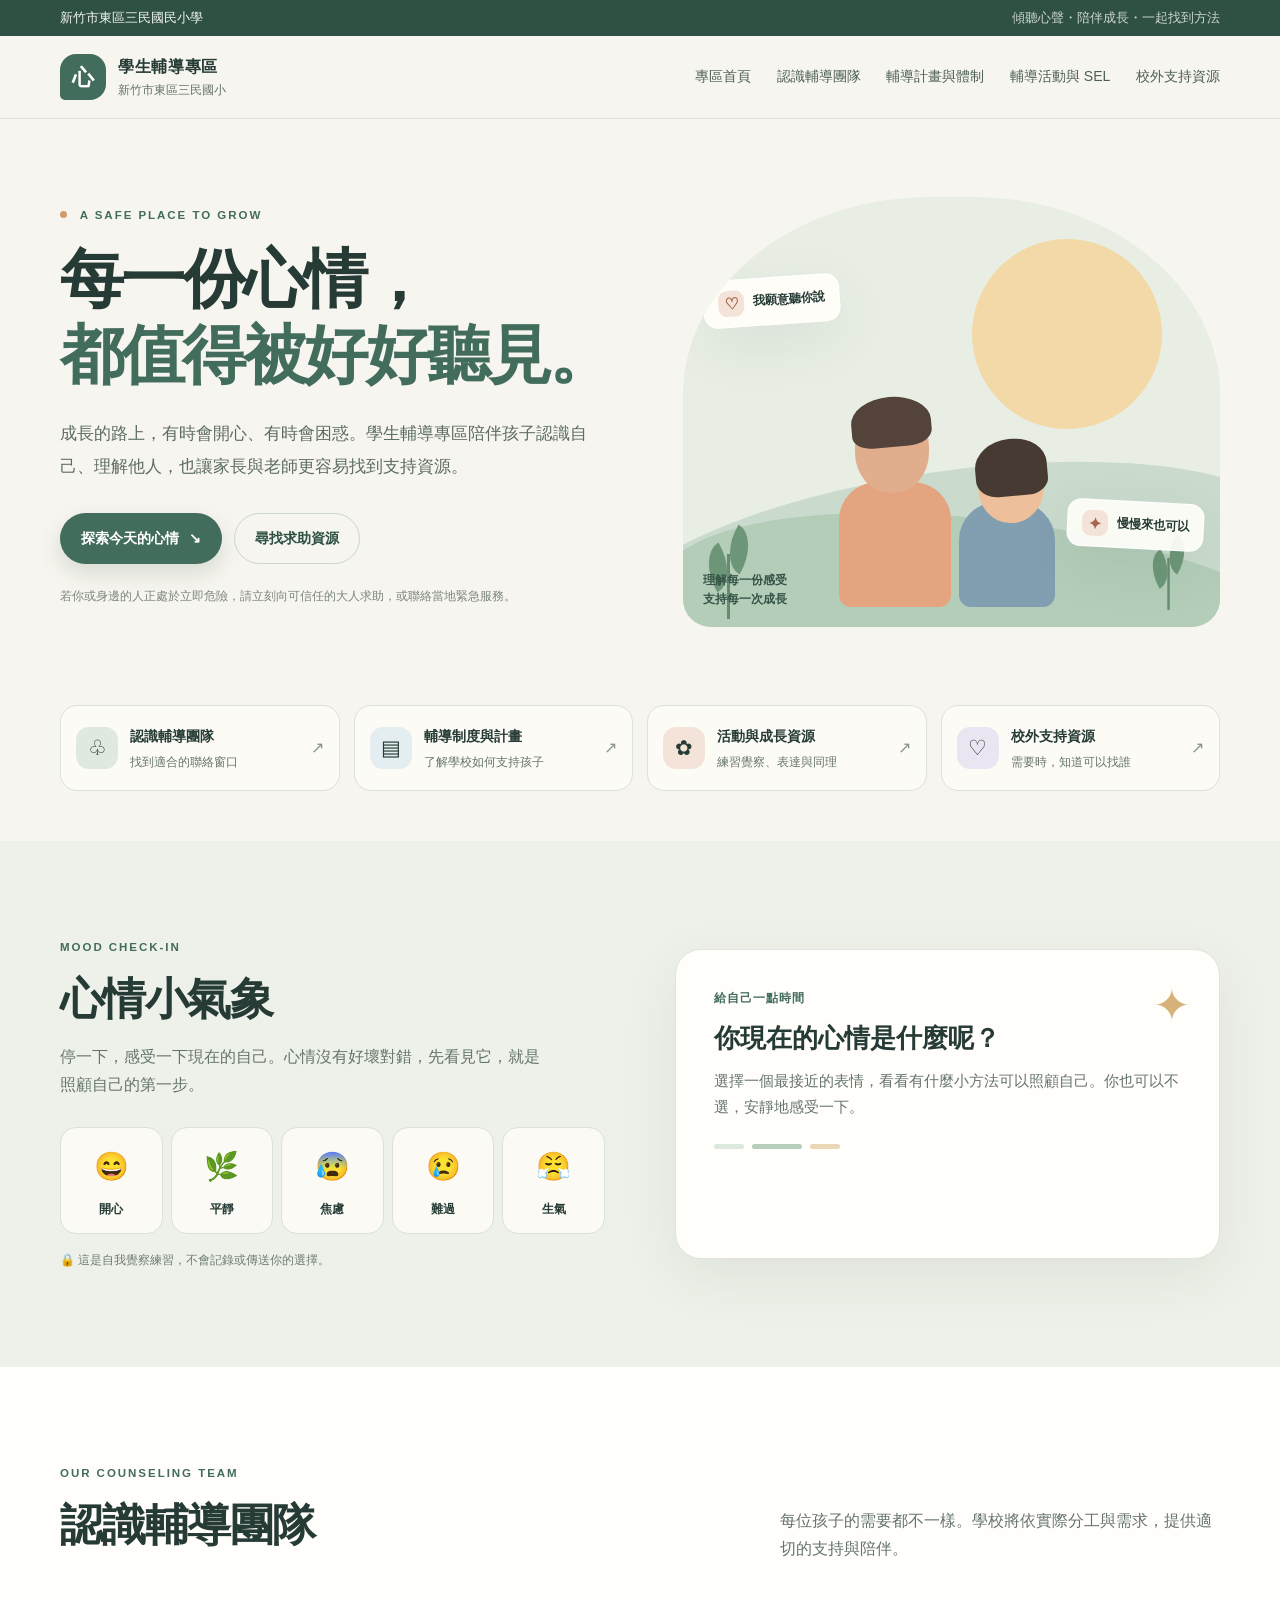
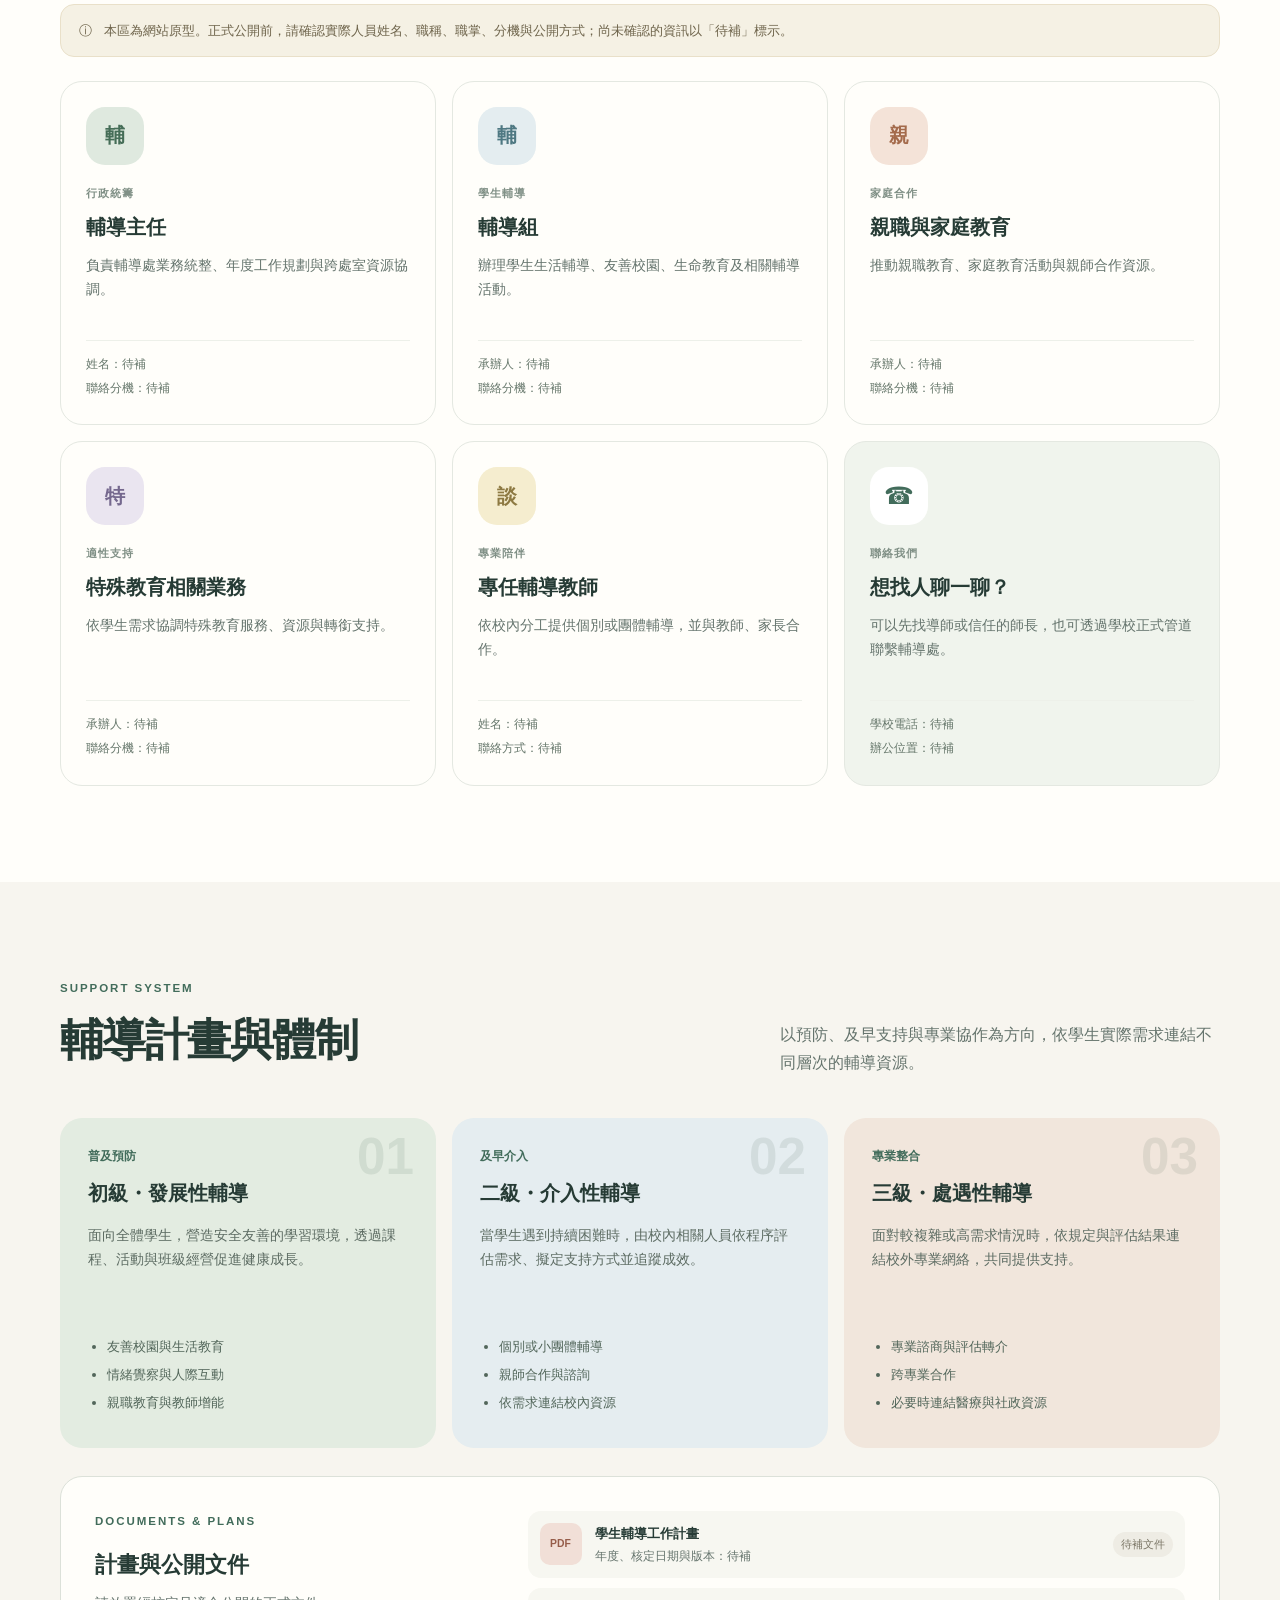
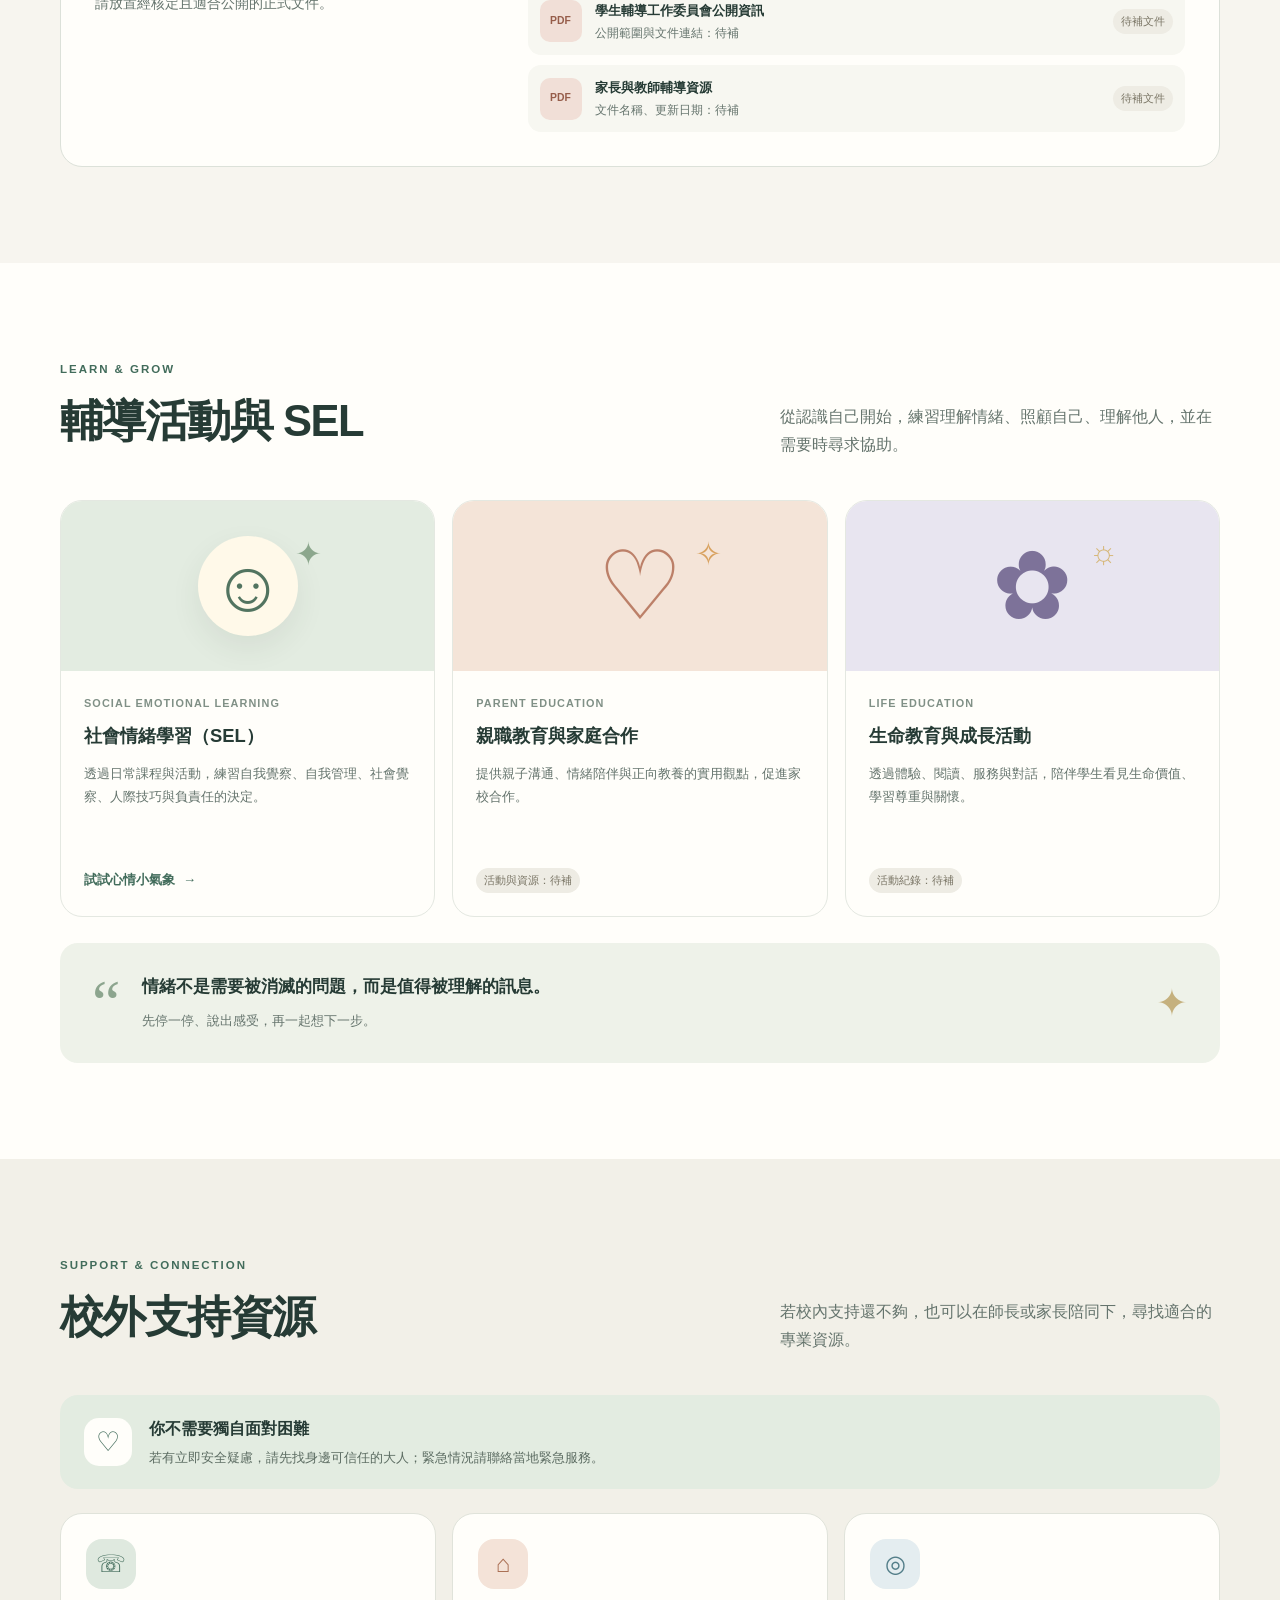
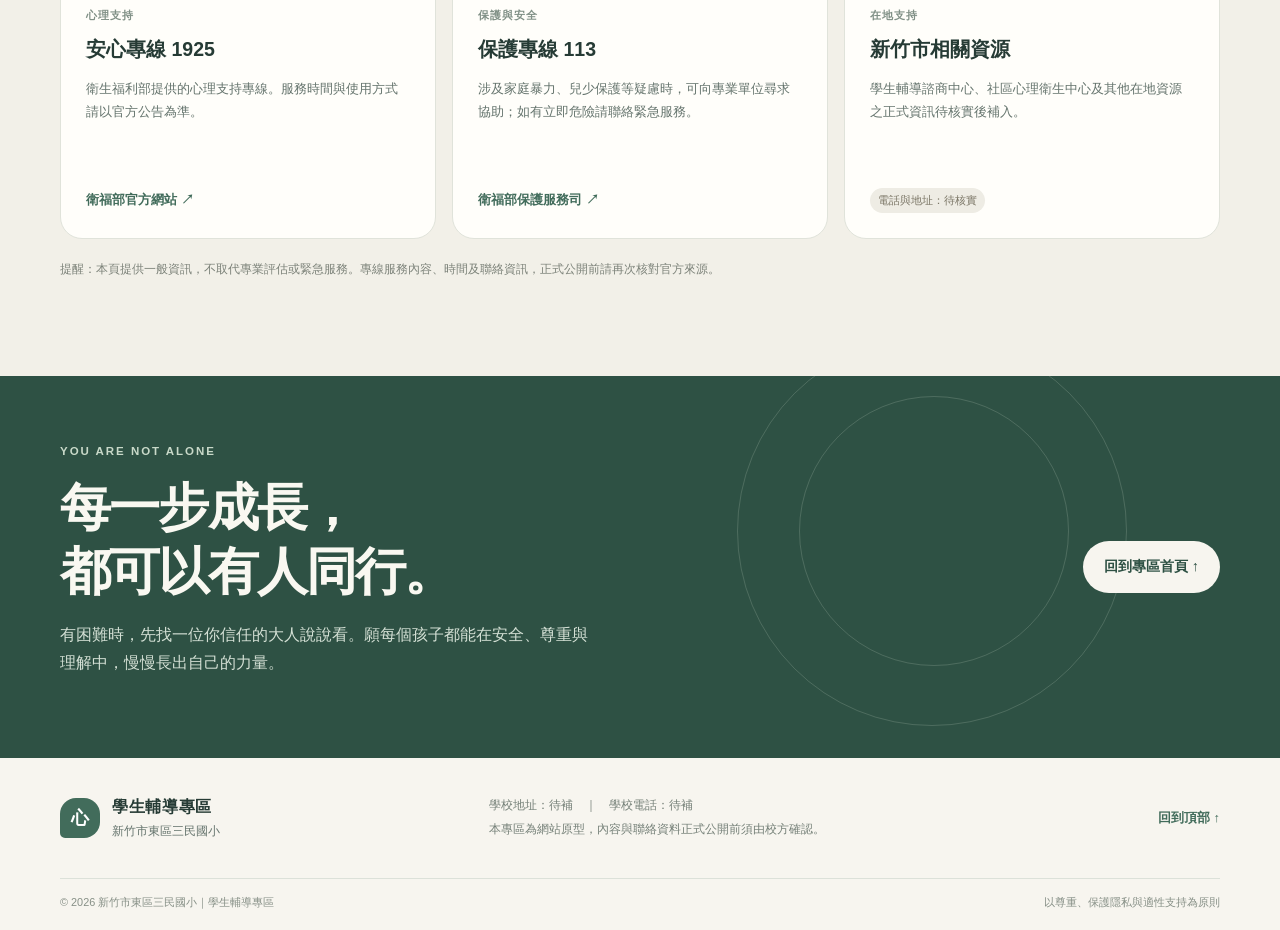
==== index.html @ 76ba7588 "Add files via upload" ====
<!doctype html>
<html lang="zh-Hant">
<head>
  <meta charset="utf-8">
  <meta name="viewport" content="width=device-width, initial-scale=1">
  <meta name="description" content="新竹市東區三民國小學生輔導專區，提供學生輔導、情緒覺察、親職教育與校外支持資源。">
  <meta name="theme-color" content="#f7f5ef">
  <title>學生輔導專區｜新竹市東區三民國小</title>
  <link rel="stylesheet" href="styles.css">
</head>
<body>
  <a class="skip-link" href="#main">跳至主要內容</a>
  <div class="utility-bar">
    <div class="container utility-inner">
      <span>新竹市東區三民國民小學</span>
      <span class="utility-note">傾聽心聲・陪伴成長・一起找到方法</span>
    </div>
  </div>

  <header class="site-header">
    <div class="container header-inner">
      <a class="brand" href="#home" aria-label="學生輔導專區首頁">
        <span class="brand-mark" aria-hidden="true">心</span>
        <span class="brand-copy">
          <strong>學生輔導專區</strong>
          <small>新竹市東區三民國小</small>
        </span>
      </a>
      <button class="menu-toggle" id="menuToggle" aria-expanded="false" aria-controls="primaryNav">
        <span aria-hidden="true">☰</span><span class="sr-only">開啟導覽選單</span>
      </button>
      <nav class="primary-nav" id="primaryNav" aria-label="主要導覽">
        <a href="#home">專區首頁</a>
        <a href="#team">認識輔導團隊</a>
        <a href="#system">輔導計畫與體制</a>
        <a href="#activities">輔導活動與 SEL</a>
        <a href="#resources">校外支持資源</a>
      </nav>
    </div>
  </header>

  <main id="main">
    <section class="hero section" id="home">
      <div class="container hero-grid">
        <div class="hero-copy">
          <p class="eyebrow"><span class="eyebrow-dot"></span> A SAFE PLACE TO GROW</p>
          <h1>每一份心情，<br><span>都值得被好好聽見。</span></h1>
          <p class="hero-lead">成長的路上，有時會開心、有時會困惑。學生輔導專區陪伴孩子認識自己、理解他人，也讓家長與老師更容易找到支持資源。</p>
          <div class="hero-actions">
            <a class="button button-primary" href="#mood">探索今天的心情 <span aria-hidden="true">↘</span></a>
            <a class="button button-secondary" href="#resources">尋找求助資源</a>
          </div>
          <p class="small-note">若你或身邊的人正處於立即危險，請立刻向可信任的大人求助，或聯絡當地緊急服務。</p>
        </div>
        <div class="hero-art" aria-label="溫暖陪伴的抽象插畫">
          <div class="sun"></div><div class="hill hill-back"></div><div class="hill hill-front"></div>
          <div class="floating-card card-one"><span class="mini-icon">♡</span><span>我願意聽你說</span></div>
          <div class="floating-card card-two"><span class="mini-icon">✦</span><span>慢慢來也可以</span></div>
          <div class="plant plant-left"><i></i><i></i><b></b></div>
          <div class="plant plant-right"><i></i><i></i><b></b></div>
          <div class="people">
            <div class="person adult"><span class="hair"></span><span class="face"></span><span class="body"></span></div>
            <div class="person child"><span class="hair"></span><span class="face"></span><span class="body"></span></div>
          </div>
          <div class="art-caption">理解每一份感受<br>支持每一次成長</div>
        </div>
      </div>
    </section>

    <section class="quick-links section-tight">
      <div class="container quick-grid">
        <a class="quick-card" href="#team"><span class="quick-icon sage">♧</span><span><strong>認識輔導團隊</strong><small>找到適合的聯絡窗口</small></span><b aria-hidden="true">↗</b></a>
        <a class="quick-card" href="#system"><span class="quick-icon blue">▤</span><span><strong>輔導制度與計畫</strong><small>了解學校如何支持孩子</small></span><b aria-hidden="true">↗</b></a>
        <a class="quick-card" href="#activities"><span class="quick-icon peach">✿</span><span><strong>活動與成長資源</strong><small>練習覺察、表達與同理</small></span><b aria-hidden="true">↗</b></a>
        <a class="quick-card" href="#resources"><span class="quick-icon lavender">♡</span><span><strong>校外支持資源</strong><small>需要時，知道可以找誰</small></span><b aria-hidden="true">↗</b></a>
      </div>
    </section>

    <section class="section mood-section" id="mood">
      <div class="container two-col">
        <div>
          <p class="eyebrow">MOOD CHECK-IN</p>
          <h2>心情小氣象</h2>
          <p class="section-lead">停一下，感受一下現在的自己。心情沒有好壞對錯，先看見它，就是照顧自己的第一步。</p>
          <div class="mood-options" role="group" aria-label="選擇今天的心情">
            <button class="mood-option" data-mood="happy" aria-pressed="false"><span>😄</span><strong>開心</strong></button>
            <button class="mood-option" data-mood="calm" aria-pressed="false"><span>🌿</span><strong>平靜</strong></button>
            <button class="mood-option" data-mood="worried" aria-pressed="false"><span>😰</span><strong>焦慮</strong></button>
            <button class="mood-option" data-mood="sad" aria-pressed="false"><span>😢</span><strong>難過</strong></button>
            <button class="mood-option" data-mood="angry" aria-pressed="false"><span>😤</span><strong>生氣</strong></button>
          </div>
          <p class="privacy-note"><span aria-hidden="true">🔒</span> 這是自我覺察練習，不會記錄或傳送你的選擇。</p>
        </div>
        <div class="mood-result" id="moodResult" aria-live="polite">
          <div class="result-sparkle">✦</div>
          <p class="result-label">給自己一點時間</p>
          <h3>你現在的心情是什麼呢？</h3>
          <p>選擇一個最接近的表情，看看有什麼小方法可以照顧自己。你也可以不選，安靜地感受一下。</p>
          <div class="breathing-line"><span></span><span></span><span></span></div>
        </div>
      </div>
    </section>

    <section class="section team-section" id="team">
      <div class="container">
        <div class="section-heading">
          <div><p class="eyebrow">OUR COUNSELING TEAM</p><h2>認識輔導團隊</h2></div>
          <p>每位孩子的需要都不一樣。學校將依實際分工與需求，提供適切的支持與陪伴。</p>
        </div>
        <div class="notice-box"><span aria-hidden="true">ⓘ</span><p>本區為網站原型。正式公開前，請確認實際人員姓名、職稱、職掌、分機與公開方式；尚未確認的資訊以「待補」標示。</p></div>
        <div class="team-grid">
          <article class="team-card">
            <div class="avatar avatar-green">輔</div><p class="card-kicker">行政統籌</p><h3>輔導主任</h3><p>負責輔導處業務統整、年度工作規劃與跨處室資源協調。</p><div class="card-meta"><span>姓名：待補</span><span>聯絡分機：待補</span></div>
          </article>
          <article class="team-card">
            <div class="avatar avatar-blue">輔</div><p class="card-kicker">學生輔導</p><h3>輔導組</h3><p>辦理學生生活輔導、友善校園、生命教育及相關輔導活動。</p><div class="card-meta"><span>承辦人：待補</span><span>聯絡分機：待補</span></div>
          </article>
          <article class="team-card">
            <div class="avatar avatar-peach">親</div><p class="card-kicker">家庭合作</p><h3>親職與家庭教育</h3><p>推動親職教育、家庭教育活動與親師合作資源。</p><div class="card-meta"><span>承辦人：待補</span><span>聯絡分機：待補</span></div>
          </article>
          <article class="team-card">
            <div class="avatar avatar-lavender">特</div><p class="card-kicker">適性支持</p><h3>特殊教育相關業務</h3><p>依學生需求協調特殊教育服務、資源與轉銜支持。</p><div class="card-meta"><span>承辦人：待補</span><span>聯絡分機：待補</span></div>
          </article>
          <article class="team-card">
            <div class="avatar avatar-yellow">談</div><p class="card-kicker">專業陪伴</p><h3>專任輔導教師</h3><p>依校內分工提供個別或團體輔導，並與教師、家長合作。</p><div class="card-meta"><span>姓名：待補</span><span>聯絡方式：待補</span></div>
          </article>
          <article class="team-card team-card-contact">
            <div class="contact-symbol">☎</div><p class="card-kicker">聯絡我們</p><h3>想找人聊一聊？</h3><p>可以先找導師或信任的師長，也可透過學校正式管道聯繫輔導處。</p><div class="card-meta"><span>學校電話：待補</span><span>辦公位置：待補</span></div>
          </article>
        </div>
      </div>
    </section>

    <section class="section system-section" id="system">
      <div class="container">
        <div class="section-heading">
          <div><p class="eyebrow">SUPPORT SYSTEM</p><h2>輔導計畫與體制</h2></div>
          <p>以預防、及早支持與專業協作為方向，依學生實際需求連結不同層次的輔導資源。</p>
        </div>
        <div class="tier-grid">
          <article class="tier-card tier-one"><span class="tier-number">01</span><p class="tier-label">普及預防</p><h3>初級・發展性輔導</h3><p>面向全體學生，營造安全友善的學習環境，透過課程、活動與班級經營促進健康成長。</p><ul><li>友善校園與生活教育</li><li>情緒覺察與人際互動</li><li>親職教育與教師增能</li></ul></article>
          <article class="tier-card tier-two"><span class="tier-number">02</span><p class="tier-label">及早介入</p><h3>二級・介入性輔導</h3><p>當學生遇到持續困難時，由校內相關人員依程序評估需求、擬定支持方式並追蹤成效。</p><ul><li>個別或小團體輔導</li><li>親師合作與諮詢</li><li>依需求連結校內資源</li></ul></article>
          <article class="tier-card tier-three"><span class="tier-number">03</span><p class="tier-label">專業整合</p><h3>三級・處遇性輔導</h3><p>面對較複雜或高需求情況時，依規定與評估結果連結校外專業網絡，共同提供支持。</p><ul><li>專業諮商與評估轉介</li><li>跨專業合作</li><li>必要時連結醫療與社政資源</li></ul></article>
        </div>
        <div class="documents-panel">
          <div><p class="eyebrow">DOCUMENTS & PLANS</p><h3>計畫與公開文件</h3><p>請放置經核定且適合公開的正式文件。</p></div>
          <div class="document-list">
            <div class="document-row"><span class="file-icon">PDF</span><span><strong>學生輔導工作計畫</strong><small>年度、核定日期與版本：待補</small></span><span class="status-pill">待補文件</span></div>
            <div class="document-row"><span class="file-icon">PDF</span><span><strong>學生輔導工作委員會公開資訊</strong><small>公開範圍與文件連結：待補</small></span><span class="status-pill">待補文件</span></div>
            <div class="document-row"><span class="file-icon">PDF</span><span><strong>家長與教師輔導資源</strong><small>文件名稱、更新日期：待補</small></span><span class="status-pill">待補文件</span></div>
          </div>
        </div>
      </div>
    </section>

    <section class="section activities-section" id="activities">
      <div class="container">
        <div class="section-heading">
          <div><p class="eyebrow">LEARN & GROW</p><h2>輔導活動與 SEL</h2></div>
          <p>從認識自己開始，練習理解情緒、照顧自己、理解他人，並在需要時尋求協助。</p>
        </div>
        <div class="activity-grid">
          <article class="activity-card activity-sel"><div class="activity-illustration"><span class="illustration-face">☺</span><span class="illustration-leaf">✦</span></div><div class="activity-content"><p class="card-kicker">SOCIAL EMOTIONAL LEARNING</p><h3>社會情緒學習（SEL）</h3><p>透過日常課程與活動，練習自我覺察、自我管理、社會覺察、人際技巧與負責任的決定。</p><a href="#mood" class="text-link">試試心情小氣象 <span>→</span></a></div></article>
          <article class="activity-card activity-family"><div class="activity-illustration"><span class="family-heart">♡</span><span class="family-spark">✧</span></div><div class="activity-content"><p class="card-kicker">PARENT EDUCATION</p><h3>親職教育與家庭合作</h3><p>提供親子溝通、情緒陪伴與正向教養的實用觀點，促進家校合作。</p><span class="coming-label">活動與資源：待補</span></div></article>
          <article class="activity-card activity-life"><div class="activity-illustration"><span class="life-flower">✿</span><span class="life-sun">☼</span></div><div class="activity-content"><p class="card-kicker">LIFE EDUCATION</p><h3>生命教育與成長活動</h3><p>透過體驗、閱讀、服務與對話，陪伴學生看見生命價值、學習尊重與關懷。</p><span class="coming-label">活動紀錄：待補</span></div></article>
        </div>
        <div class="quote-band"><span class="quote-mark">“</span><div><p>情緒不是需要被消滅的問題，而是值得被理解的訊息。</p><small>先停一停、說出感受，再一起想下一步。</small></div><span class="quote-decoration">✦</span></div>
      </div>
    </section>

    <section class="section resources-section" id="resources">
      <div class="container">
        <div class="section-heading">
          <div><p class="eyebrow">SUPPORT & CONNECTION</p><h2>校外支持資源</h2></div>
          <p>若校內支持還不夠，也可以在師長或家長陪同下，尋找適合的專業資源。</p>
        </div>
        <div class="safety-banner"><span class="safety-icon">♡</span><div><strong>你不需要獨自面對困難</strong><p>若有立即安全疑慮，請先找身邊可信任的大人；緊急情況請聯絡當地緊急服務。</p></div></div>
        <div class="resource-grid">
          <article class="resource-card"><div class="resource-icon icon-green">☏</div><p class="card-kicker">心理支持</p><h3>安心專線 1925</h3><p>衛生福利部提供的心理支持專線。服務時間與使用方式請以官方公告為準。</p><a href="https://www.mohw.gov.tw/" target="_blank" rel="noopener noreferrer" class="text-link">衛福部官方網站 ↗</a></article>
          <article class="resource-card"><div class="resource-icon icon-peach">⌂</div><p class="card-kicker">保護與安全</p><h3>保護專線 113</h3><p>涉及家庭暴力、兒少保護等疑慮時，可向專業單位尋求協助；如有立即危險請聯絡緊急服務。</p><a href="https://dep.mohw.gov.tw/DOPS/" target="_blank" rel="noopener noreferrer" class="text-link">衛福部保護服務司 ↗</a></article>
          <article class="resource-card"><div class="resource-icon icon-blue">◎</div><p class="card-kicker">在地支持</p><h3>新竹市相關資源</h3><p>學生輔導諮商中心、社區心理衛生中心及其他在地資源之正式資訊待核實後補入。</p><span class="coming-label">電話與地址：待核實</span></article>
        </div>
        <p class="resource-disclaimer">提醒：本頁提供一般資訊，不取代專業評估或緊急服務。專線服務內容、時間及聯絡資訊，正式公開前請再次核對官方來源。</p>
      </div>
    </section>

    <section class="closing-section">
      <div class="container closing-inner">
        <div><p class="eyebrow">YOU ARE NOT ALONE</p><h2>每一步成長，<br>都可以有人同行。</h2><p>有困難時，先找一位你信任的大人說說看。願每個孩子都能在安全、尊重與理解中，慢慢長出自己的力量。</p></div>
        <a class="button button-light" href="#home">回到專區首頁 ↑</a>
        <div class="closing-orbit orbit-one"></div><div class="closing-orbit orbit-two"></div>
      </div>
    </section>
  </main>

  <footer class="site-footer">
    <div class="container footer-main">
      <div class="footer-brand"><span class="brand-mark" aria-hidden="true">心</span><div><strong>學生輔導專區</strong><small>新竹市東區三民國小</small></div></div>
      <div class="footer-info"><p>學校地址：待補　｜　學校電話：待補</p><p>本專區為網站原型，內容與聯絡資料正式公開前須由校方確認。</p></div>
      <a class="back-top" href="#home">回到頂部 ↑</a>
    </div>
    <div class="container footer-bottom"><span>© <span id="currentYear"></span> 新竹市東區三民國小｜學生輔導專區</span><span>以尊重、保護隱私與適性支持為原則</span></div>
  </footer>
  <script src="script.js"></script>
</body>
</html>
---- styles.css ----
:root {
  --paper: #f7f5ef;
  --paper-deep: #efede4;
  --white: #fffefa;
  --ink: #263b35;
  --muted: #65746d;
  --green: #426c5b;
  --green-dark: #2e5144;
  --sage: #dfe9df;
  --blue: #e4edf0;
  --peach: #f4e3d8;
  --lavender: #eae5f0;
  --yellow: #f5edcf;
  --line: #dce1d9;
  --shadow: 0 18px 55px rgba(41, 61, 50, .08);
  --radius: 22px;
}
* { box-sizing: border-box; }
html { scroll-behavior: smooth; scroll-padding-top: 95px; }
body { margin: 0; color: var(--ink); background: var(--paper); font-family: "Noto Sans TC", "PingFang TC", "Microsoft JhengHei", sans-serif; line-height: 1.75; }
a { color: inherit; }
button { font: inherit; }
.container { width: min(1160px, calc(100% - 40px)); margin-inline: auto; }
.sr-only { position: absolute; width: 1px; height: 1px; padding: 0; margin: -1px; overflow: hidden; clip: rect(0,0,0,0); white-space: nowrap; border: 0; }
.skip-link { position: absolute; top: -60px; left: 12px; z-index: 1000; background: var(--ink); color: white; padding: 10px 16px; border-radius: 8px; }
.skip-link:focus { top: 12px; }
.utility-bar { background: var(--green-dark); color: #f4f6ee; font-size: .8rem; }
.utility-inner { display: flex; justify-content: space-between; gap: 18px; padding-block: 7px; }
.utility-note { opacity: .8; }
.site-header { position: sticky; top: 0; z-index: 100; background: rgba(247,245,239,.93); backdrop-filter: blur(14px); border-bottom: 1px solid rgba(220,225,217,.8); }
.header-inner { display: flex; align-items: center; justify-content: space-between; gap: 24px; min-height: 82px; }
.brand, .footer-brand { display: flex; align-items: center; gap: 12px; text-decoration: none; }
.brand-mark { display: grid; place-items: center; width: 46px; height: 46px; border-radius: 16px 16px 16px 5px; color: white; background: var(--green); font-size: 1.35rem; font-weight: 800; }
.brand-copy { display: grid; line-height: 1.4; }
.brand-copy strong, .footer-brand strong { font-size: 1rem; letter-spacing: .04em; }
.brand-copy small, .footer-brand small { color: var(--muted); font-size: .75rem; margin-top: 4px; }
.primary-nav { display: flex; align-items: center; gap: clamp(12px, 2vw, 28px); }
.primary-nav a { text-decoration: none; font-size: .88rem; color: #4d5f56; padding: 9px 0; border-bottom: 2px solid transparent; transition: color .2s, border-color .2s; }
.primary-nav a:hover, .primary-nav a:focus-visible { color: var(--green-dark); border-color: var(--green); }
.menu-toggle { display: none; border: 1px solid var(--line); background: var(--white); border-radius: 12px; padding: 8px 12px; color: var(--ink); }
.section { padding: 96px 0; }
.section-tight { padding: 18px 0 50px; }
.hero { padding: 78px 0 60px; overflow: hidden; }
.hero-grid { display: grid; grid-template-columns: 1.03fr .97fr; align-items: center; gap: 52px; }
.eyebrow { color: var(--green); font-size: .72rem; font-weight: 800; letter-spacing: .17em; margin: 0 0 15px; }
.eyebrow-dot { display: inline-block; width: 7px; height: 7px; background: #d39a72; border-radius: 50%; margin-right: 8px; vertical-align: 1px; }
h1, h2, h3, p { margin-top: 0; }
h1 { font-size: clamp(2.6rem, 5vw, 4.45rem); line-height: 1.2; letter-spacing: -.045em; margin-bottom: 24px; }
h1 span { color: var(--green); }
.hero-lead { max-width: 560px; color: #5c6c63; font-size: 1.04rem; line-height: 1.95; }
.hero-actions { display: flex; flex-wrap: wrap; gap: 12px; margin-top: 30px; }
.button { display: inline-flex; align-items: center; justify-content: center; gap: 10px; padding: 12px 20px; border-radius: 999px; text-decoration: none; font-weight: 700; font-size: .9rem; border: 1px solid transparent; transition: transform .2s, background .2s; }
.button:hover { transform: translateY(-2px); }
.button-primary { background: var(--green); color: white; box-shadow: 0 9px 22px rgba(66,108,91,.18); }
.button-primary:hover { background: var(--green-dark); }
.button-secondary { background: transparent; border-color: #cbd6cc; color: var(--green-dark); }
.small-note { color: #7a857d; font-size: .75rem; margin-top: 22px; max-width: 500px; }
.hero-art { position: relative; min-height: 430px; border-radius: 46% 46% 28px 28px; background: #e8eee4; overflow: hidden; isolation: isolate; }
.sun { position: absolute; width: 190px; height: 190px; background: #f2d9a7; border-radius: 50%; top: 42px; right: 58px; }
.hill { position: absolute; width: 130%; height: 220px; border-radius: 50% 50% 0 0; left: -15%; }
.hill-back { background: #cadbce; bottom: -64px; transform: rotate(-8deg); }
.hill-front { background: #b3cdb9; bottom: -115px; left: -5%; transform: rotate(8deg); }
.floating-card { position: absolute; z-index: 4; display: flex; align-items: center; gap: 9px; background: rgba(255,254,250,.92); border: 1px solid rgba(255,255,255,.9); border-radius: 14px; padding: 10px 14px; box-shadow: var(--shadow); font-size: .77rem; font-weight: 700; }
.card-one { top: 80px; left: 20px; transform: rotate(-4deg); }
.card-two { right: 16px; bottom: 78px; transform: rotate(3deg); }
.mini-icon { display: grid; place-items: center; width: 26px; height: 26px; background: var(--peach); color: #a8664c; border-radius: 9px; font-size: 1rem; }
.people { position: absolute; z-index: 3; bottom: 20px; left: 50%; transform: translateX(-50%); display: flex; align-items: flex-end; gap: 8px; }
.person { position: relative; width: 112px; height: 190px; }
.person .face { position: absolute; width: 66px; height: 76px; border-radius: 45% 45% 48% 48%; top: 30px; left: 23px; background: #d99f7d; z-index: 2; }
.person .hair { position: absolute; width: 72px; height: 57px; border-radius: 50% 50% 30% 25%; top: 22px; left: 20px; background: #4b4038; z-index: 3; transform: rotate(-5deg); }
.person .body { position: absolute; width: 105px; height: 105px; bottom: 0; left: 4px; border-radius: 38px 38px 12px 12px; background: #668c79; }
.person.adult { height: 230px; }
.person.adult .face { width: 74px; height: 84px; left: 20px; top: 32px; background: #e1ae8d; }
.person.adult .hair { width: 80px; height: 50px; left: 16px; top: 20px; background: #53433a; }
.person.adult .body { width: 112px; height: 125px; background: #e4a47f; }
.person.child .face { background: #edc09b; }
.person.child .hair { background: #473a32; border-radius: 50% 45% 28% 30%; }
.person.child .body { background: #819fb0; width: 96px; }
.art-caption { position: absolute; z-index: 5; left: 20px; bottom: 19px; color: #365447; font-size: .78rem; font-weight: 800; line-height: 1.5; }
.plant { position: absolute; z-index: 2; bottom: 8px; width: 55px; height: 90px; }
.plant-left { left: 18px; }.plant-right { right: 24px; transform: scale(.8); }
.plant b { position: absolute; bottom: 0; left: 26px; width: 3px; height: 65px; background: #668c70; }
.plant i { position: absolute; display: block; width: 26px; height: 43px; background: #6d9678; border-radius: 100% 0 100% 0; transform: rotate(-30deg); bottom: 30px; left: 4px; }
.plant i:nth-child(2) { left: 25px; bottom: 48px; transform: rotate(30deg) scaleX(-1); }
.quick-grid { display: grid; grid-template-columns: repeat(4, 1fr); gap: 14px; }
.quick-card { display: flex; align-items: center; gap: 12px; min-width: 0; padding: 18px 15px; border: 1px solid var(--line); background: rgba(255,254,250,.72); border-radius: 17px; text-decoration: none; transition: transform .2s, box-shadow .2s; }
.quick-card:hover { transform: translateY(-3px); box-shadow: var(--shadow); }
.quick-card > span:nth-child(2) { flex: 1; min-width: 0; }
.quick-card strong, .quick-card small { display: block; }
.quick-card strong { font-size: .87rem; }
.quick-card small { color: var(--muted); font-size: .72rem; margin-top: 3px; }
.quick-card > b { color: #87958b; font-weight: 400; }
.quick-icon { flex: 0 0 42px; width: 42px; height: 42px; display: grid; place-items: center; border-radius: 13px; font-size: 1.3rem; }
.sage { background: var(--sage); }.blue { background: var(--blue); }.peach { background: var(--peach); }.lavender { background: var(--lavender); }
.mood-section { background: #eef1e9; }
.two-col { display: grid; grid-template-columns: 1fr 1fr; gap: 70px; align-items: center; }
h2 { font-size: clamp(2rem, 3.4vw, 3rem); letter-spacing: -.035em; line-height: 1.25; margin-bottom: 17px; }
.section-lead { max-width: 480px; color: var(--muted); margin-bottom: 28px; }
.mood-options { display: grid; grid-template-columns: repeat(5, minmax(0, 1fr)); gap: 8px; }
.mood-option { display: flex; flex-direction: column; align-items: center; gap: 8px; padding: 14px 5px 12px; border: 1px solid #d9e1d8; border-radius: 16px; background: rgba(255,254,250,.75); color: var(--ink); cursor: pointer; transition: transform .2s, border-color .2s, background .2s; }
.mood-option span { font-size: 1.75rem; }
.mood-option strong { font-size: .77rem; }
.mood-option:hover { transform: translateY(-3px); }
.mood-option[aria-pressed="true"] { border-color: var(--green); background: white; box-shadow: 0 0 0 2px rgba(66,108,91,.12); }
.privacy-note { margin: 16px 0 0; font-size: .75rem; color: #6e7c72; }
.mood-result { position: relative; padding: 38px 38px 32px; min-height: 310px; background: var(--white); border: 1px solid #e0e4dc; border-radius: 26px; box-shadow: var(--shadow); overflow: hidden; }
.result-sparkle { position: absolute; right: 28px; top: 16px; font-size: 2.8rem; color: #d6b27a; }
.result-label { color: var(--green); font-weight: 800; font-size: .75rem; letter-spacing: .08em; }
.mood-result h3 { font-size: 1.6rem; margin: 12px 0; line-height: 1.4; }
.mood-result p:not(.result-label) { color: var(--muted); font-size: .92rem; }
.breathing-line { display: flex; gap: 8px; margin-top: 24px; }
.breathing-line span { width: 30px; height: 5px; border-radius: 10px; background: #dce9dc; }
.breathing-line span:nth-child(2) { width: 50px; background: #b5cfba; }
.breathing-line span:nth-child(3) { background: #e9d7b5; }
.section-heading { display: flex; justify-content: space-between; align-items: end; gap: 40px; margin-bottom: 34px; }
.section-heading > p { max-width: 440px; color: var(--muted); margin-bottom: 7px; }
.team-section { background: var(--white); }
.notice-box { display: flex; gap: 12px; padding: 14px 18px; background: #f5f1e4; border: 1px solid #e9e0c9; border-radius: 14px; margin-bottom: 24px; color: #6e644b; font-size: .83rem; }
.notice-box p { margin: 0; }
.team-grid { display: grid; grid-template-columns: repeat(3, 1fr); gap: 16px; }
.team-card { padding: 25px; border: 1px solid #e4e8e1; border-radius: var(--radius); background: #fffefa; transition: transform .2s, box-shadow .2s; }
.team-card:hover { transform: translateY(-3px); box-shadow: var(--shadow); }
.avatar { display: grid; place-items: center; width: 58px; height: 58px; border-radius: 19px; font-size: 1.25rem; font-weight: 800; margin-bottom: 19px; }
.avatar-green { background: var(--sage); color: #456d57; }.avatar-blue { background: var(--blue); color: #4e7882; }.avatar-peach { background: var(--peach); color: #a46b4c; }.avatar-lavender { background: var(--lavender); color: #75688e; }.avatar-yellow { background: var(--yellow); color: #8d7942; }
.card-kicker { color: #809086; font-size: .68rem; font-weight: 800; letter-spacing: .1em; margin-bottom: 7px; }
.team-card h3, .resource-card h3 { margin-bottom: 10px; font-size: 1.22rem; }
.team-card > p:not(.card-kicker) { color: var(--muted); font-size: .86rem; min-height: 72px; }
.card-meta { display: flex; flex-direction: column; gap: 3px; border-top: 1px solid #edf0e9; padding-top: 13px; color: #66776b; font-size: .76rem; }
.team-card-contact { background: #f0f4ed; }
.contact-symbol { display: grid; place-items: center; width: 58px; height: 58px; background: white; border-radius: 19px; color: var(--green); font-size: 1.5rem; margin-bottom: 19px; }
.system-section { background: var(--paper); }
.tier-grid { display: grid; grid-template-columns: repeat(3, 1fr); gap: 16px; }
.tier-card { position: relative; padding: 28px; border-radius: var(--radius); overflow: hidden; }
.tier-one { background: #e3ece1; }.tier-two { background: #e5edf0; }.tier-three { background: #f1e6dc; }
.tier-number { position: absolute; top: 13px; right: 22px; font-size: 3.2rem; font-weight: 900; color: rgba(47,76,59,.1); line-height: 1; }
.tier-label { font-size: .75rem; font-weight: 800; color: var(--green); margin-bottom: 9px; }
.tier-card h3 { font-size: 1.25rem; margin-bottom: 13px; }
.tier-card > p:not(.tier-label) { font-size: .86rem; color: #5d6c63; min-height: 98px; }
.tier-card ul { padding-left: 19px; color: #52665a; font-size: .82rem; margin-bottom: 0; }
.tier-card li { margin: 5px 0; }
.documents-panel { display: grid; grid-template-columns: .75fr 1.25fr; gap: 38px; padding: 34px; margin-top: 28px; background: var(--white); border: 1px solid var(--line); border-radius: var(--radius); }
.documents-panel h3 { font-size: 1.35rem; margin-bottom: 8px; }
.documents-panel p:not(.eyebrow) { color: var(--muted); font-size: .85rem; }
.document-list { display: grid; gap: 10px; }
.document-row { display: flex; align-items: center; gap: 13px; padding: 12px; border-radius: 13px; background: #f7f7f1; }
.file-icon { display: grid; place-items: center; flex: 0 0 42px; height: 42px; background: #f1dfd7; color: #965d4a; border-radius: 10px; font-size: .65rem; font-weight: 900; }
.document-row > span:nth-child(2) { flex: 1; min-width: 0; }
.document-row strong, .document-row small { display: block; }
.document-row strong { font-size: .82rem; }.document-row small { color: var(--muted); font-size: .72rem; }
.status-pill, .coming-label { display: inline-block; padding: 3px 8px; border-radius: 99px; background: #eeece4; color: #7a7565; font-size: .68rem; white-space: nowrap; }
.activities-section { background: var(--white); }
.activity-grid { display: grid; grid-template-columns: repeat(3, 1fr); gap: 17px; }
.activity-card { overflow: hidden; border: 1px solid #e4e8e1; border-radius: var(--radius); background: #fffefa; }
.activity-illustration { height: 170px; display: grid; place-items: center; position: relative; overflow: hidden; }
.activity-sel .activity-illustration { background: #e3ece1; }.activity-family .activity-illustration { background: #f4e4d8; }.activity-life .activity-illustration { background: #e8e5f0; }
.illustration-face { display: grid; place-items: center; width: 100px; height: 100px; border-radius: 50%; background: #fff9e9; color: #527460; font-size: 4.5rem; line-height: 1; box-shadow: 0 12px 30px rgba(50,70,55,.08); }
.illustration-leaf { position: absolute; top: 25px; right: 30%; font-size: 2rem; color: #8ca78d; }
.family-heart { font-size: 6rem; color: #bc8069; line-height: 1; }.family-spark { position: absolute; top: 25px; right: 28%; color: #d8a15e; font-size: 2rem; }
.life-flower { font-size: 6rem; color: #7d7299; line-height: 1; }.life-sun { position: absolute; right: 27%; top: 23px; color: #d6b778; font-size: 2rem; }
.activity-content { padding: 23px; }.activity-content h3 { font-size: 1.15rem; margin-bottom: 10px; }.activity-content > p:not(.card-kicker) { color: var(--muted); font-size: .84rem; min-height: 90px; }
.text-link { display: inline-flex; gap: 8px; align-items: center; color: var(--green); font-size: .82rem; font-weight: 800; text-decoration: none; }
.text-link:hover { text-decoration: underline; }
.quote-band { display: flex; align-items: center; gap: 22px; position: relative; overflow: hidden; padding: 26px 32px; margin-top: 26px; background: #eef2e9; border-radius: 18px; }
.quote-mark { color: #8ca58e; font-family: Georgia, serif; font-size: 4rem; line-height: .8; }
.quote-band p { margin: 0 0 5px; font-size: 1.04rem; font-weight: 800; }.quote-band small { color: var(--muted); font-size: .8rem; }.quote-decoration { margin-left: auto; color: #c5b17e; font-size: 2.4rem; }
.resources-section { background: #f2f0e8; }
.safety-banner { display: flex; align-items: center; gap: 17px; padding: 20px 24px; border-radius: 18px; background: #e3ece1; margin-bottom: 24px; }
.safety-icon { display: grid; place-items: center; flex: 0 0 48px; height: 48px; border-radius: 15px; background: #fffefa; color: var(--green); font-size: 1.7rem; }
.safety-banner strong { font-size: 1rem; }.safety-banner p { margin: 3px 0 0; color: #5c6c62; font-size: .83rem; }
.resource-grid { display: grid; grid-template-columns: repeat(3, 1fr); gap: 16px; }
.resource-card { padding: 25px; border: 1px solid #e0e3da; border-radius: var(--radius); background: var(--white); }
.resource-icon { display: grid; place-items: center; width: 50px; height: 50px; border-radius: 16px; font-size: 1.5rem; margin-bottom: 17px; }
.icon-green { background: var(--sage); color: var(--green); }.icon-peach { background: var(--peach); color: #a96e52; }.icon-blue { background: var(--blue); color: #537e89; }
.resource-card > p:not(.card-kicker) { min-height: 95px; color: var(--muted); font-size: .84rem; }
.resource-disclaimer { margin: 20px 0 0; color: #7c8279; font-size: .75rem; }
.closing-section { background: var(--green-dark); color: #f9f8f1; overflow: hidden; }
.closing-inner { min-height: 310px; display: flex; align-items: center; justify-content: space-between; gap: 30px; position: relative; padding-block: 65px; }
.closing-inner > div:first-child { position: relative; z-index: 2; max-width: 570px; }
.closing-inner .eyebrow { color: #c9d9c9; }
.closing-inner h2 { font-size: clamp(2.2rem, 4vw, 3.2rem); }
.closing-inner p:not(.eyebrow) { color: #d4e0d5; max-width: 540px; }
.button-light { position: relative; z-index: 2; background: #f7f5ef; color: var(--green-dark); white-space: nowrap; }
.closing-orbit { position: absolute; border: 1px solid rgba(218,232,216,.18); border-radius: 50%; }
.orbit-one { width: 390px; height: 390px; right: 8%; top: -40px; }.orbit-two { width: 270px; height: 270px; right: 13%; top: 20px; }
.site-footer { background: #f7f5ef; }
.footer-main { display: grid; grid-template-columns: 1fr 1.6fr auto; align-items: center; gap: 28px; padding-block: 34px; }
.footer-brand .brand-mark { width: 40px; height: 40px; font-size: 1.1rem; }
.footer-brand > div { display: grid; line-height: 1.4; }
.footer-info { color: #758078; font-size: .76rem; }.footer-info p { margin: 3px 0; }
.back-top { text-decoration: none; font-size: .8rem; color: var(--green); font-weight: 800; white-space: nowrap; }
.footer-bottom { display: flex; justify-content: space-between; gap: 20px; border-top: 1px solid var(--line); padding-block: 14px 18px; color: #879087; font-size: .68rem; }
:focus-visible { outline: 3px solid #c18c5d; outline-offset: 3px; border-radius: 5px; }
@media (max-width: 980px) {
  .primary-nav { gap: 13px; }.primary-nav a { font-size: .79rem; }
  .hero-grid { gap: 30px; }.hero-art { min-height: 380px; }
  .quick-grid { grid-template-columns: repeat(2, 1fr); }
  .two-col { gap: 35px; }
  .team-grid { grid-template-columns: repeat(2, 1fr); }
  .tier-grid { grid-template-columns: 1fr; }.tier-card > p:not(.tier-label) { min-height: auto; }
  .documents-panel { grid-template-columns: 1fr; gap: 15px; }
}
@media (max-width: 720px) {
  .container { width: min(100% - 30px, 560px); }
  .utility-note { display: none; }
  .header-inner { min-height: 72px; }
  .menu-toggle { display: inline-flex; align-items: center; gap: 8px; }
  .primary-nav { display: none; position: absolute; top: 100%; left: 0; right: 0; padding: 12px 20px 18px; background: var(--paper); border-bottom: 1px solid var(--line); box-shadow: 0 12px 20px rgba(40,60,45,.06); }
  .primary-nav.is-open { display: grid; gap: 0; }
  .primary-nav a { padding: 12px 5px; font-size: .92rem; border-bottom: 1px solid #e4e8df; }
  .section { padding: 68px 0; }.hero { padding: 54px 0 38px; }
  .hero-grid, .two-col { grid-template-columns: 1fr; }
  .hero-grid { gap: 30px; }.hero-art { min-height: 350px; }
  h1 { font-size: clamp(2.5rem, 11vw, 3.7rem); }
  .quick-grid { gap: 9px; }.quick-card { padding: 13px 10px; gap: 8px; }.quick-icon { flex-basis: 34px; width: 34px; height: 34px; font-size: 1.05rem; }.quick-card strong { font-size: .78rem; }.quick-card small { font-size: .66rem; }
  .mood-options { gap: 5px; }.mood-option { padding: 12px 2px 10px; border-radius: 12px; }.mood-option span { font-size: 1.45rem; }.mood-option strong { font-size: .69rem; }
  .mood-result { padding: 30px 25px; min-height: auto; }
  .section-heading { display: block; margin-bottom: 25px; }.section-heading > p { margin-top: 12px; }
  .team-grid, .activity-grid, .resource-grid { grid-template-columns: 1fr; }
  .team-card > p:not(.card-kicker), .activity-content > p:not(.card-kicker), .resource-card > p:not(.card-kicker) { min-height: 0; }
  .tier-card { padding: 24px; }.documents-panel { padding: 22px; }
  .document-row { align-items: flex-start; flex-wrap: wrap; }.document-row > span:nth-child(2) { min-width: 60%; }
  .status-pill { margin-left: 55px; }
  .quote-band { padding: 22px 18px; gap: 13px; }.quote-band p { font-size: .93rem; }.quote-decoration { display: none; }
  .closing-inner { display: block; padding-block: 58px; }.closing-inner .button { margin-top: 10px; }.orbit-one { right: -210px; }.orbit-two { right: -140px; }
  .footer-main { grid-template-columns: 1fr; gap: 17px; }.footer-bottom { display: block; }.footer-bottom span { display: block; margin-top: 4px; }
}
@media (prefers-reduced-motion: reduce) {
  *, *::before, *::after { scroll-behavior: auto !important; transition-duration: .01ms !important; animation-duration: .01ms !important; }
}
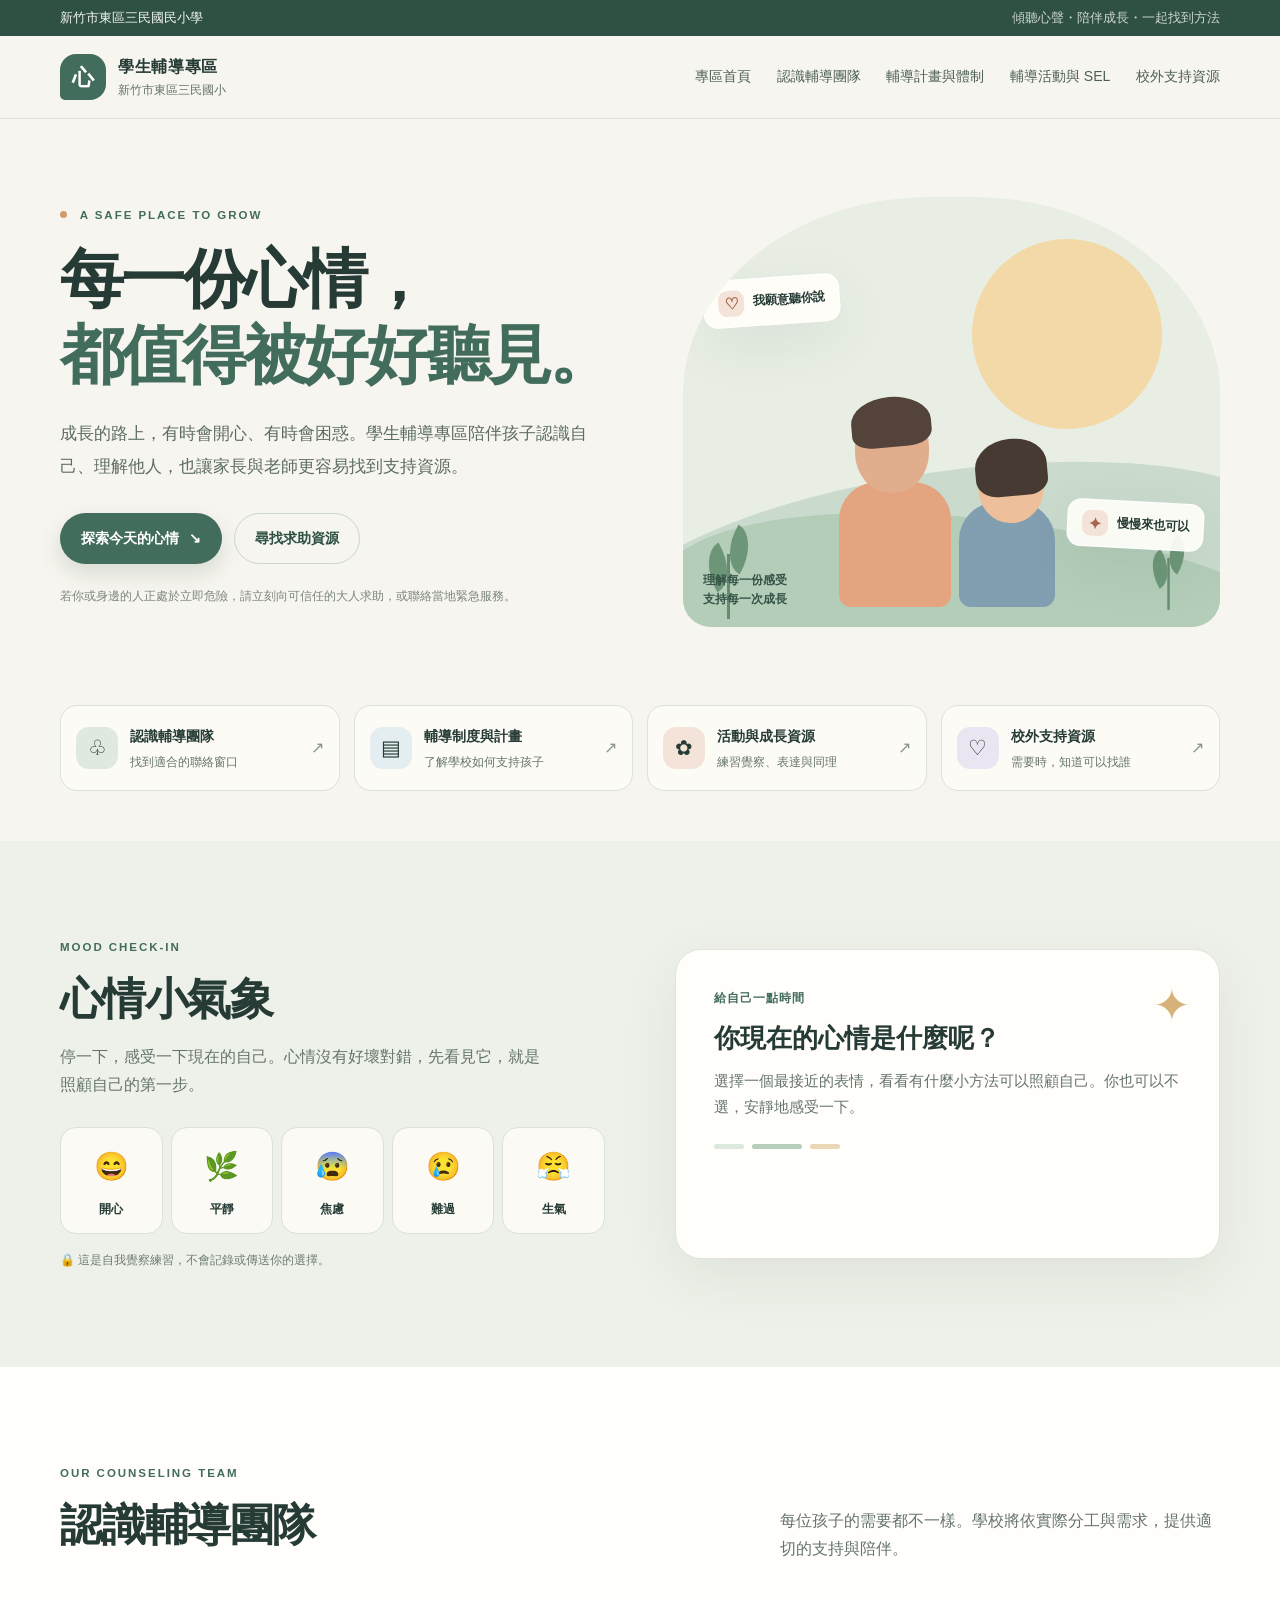
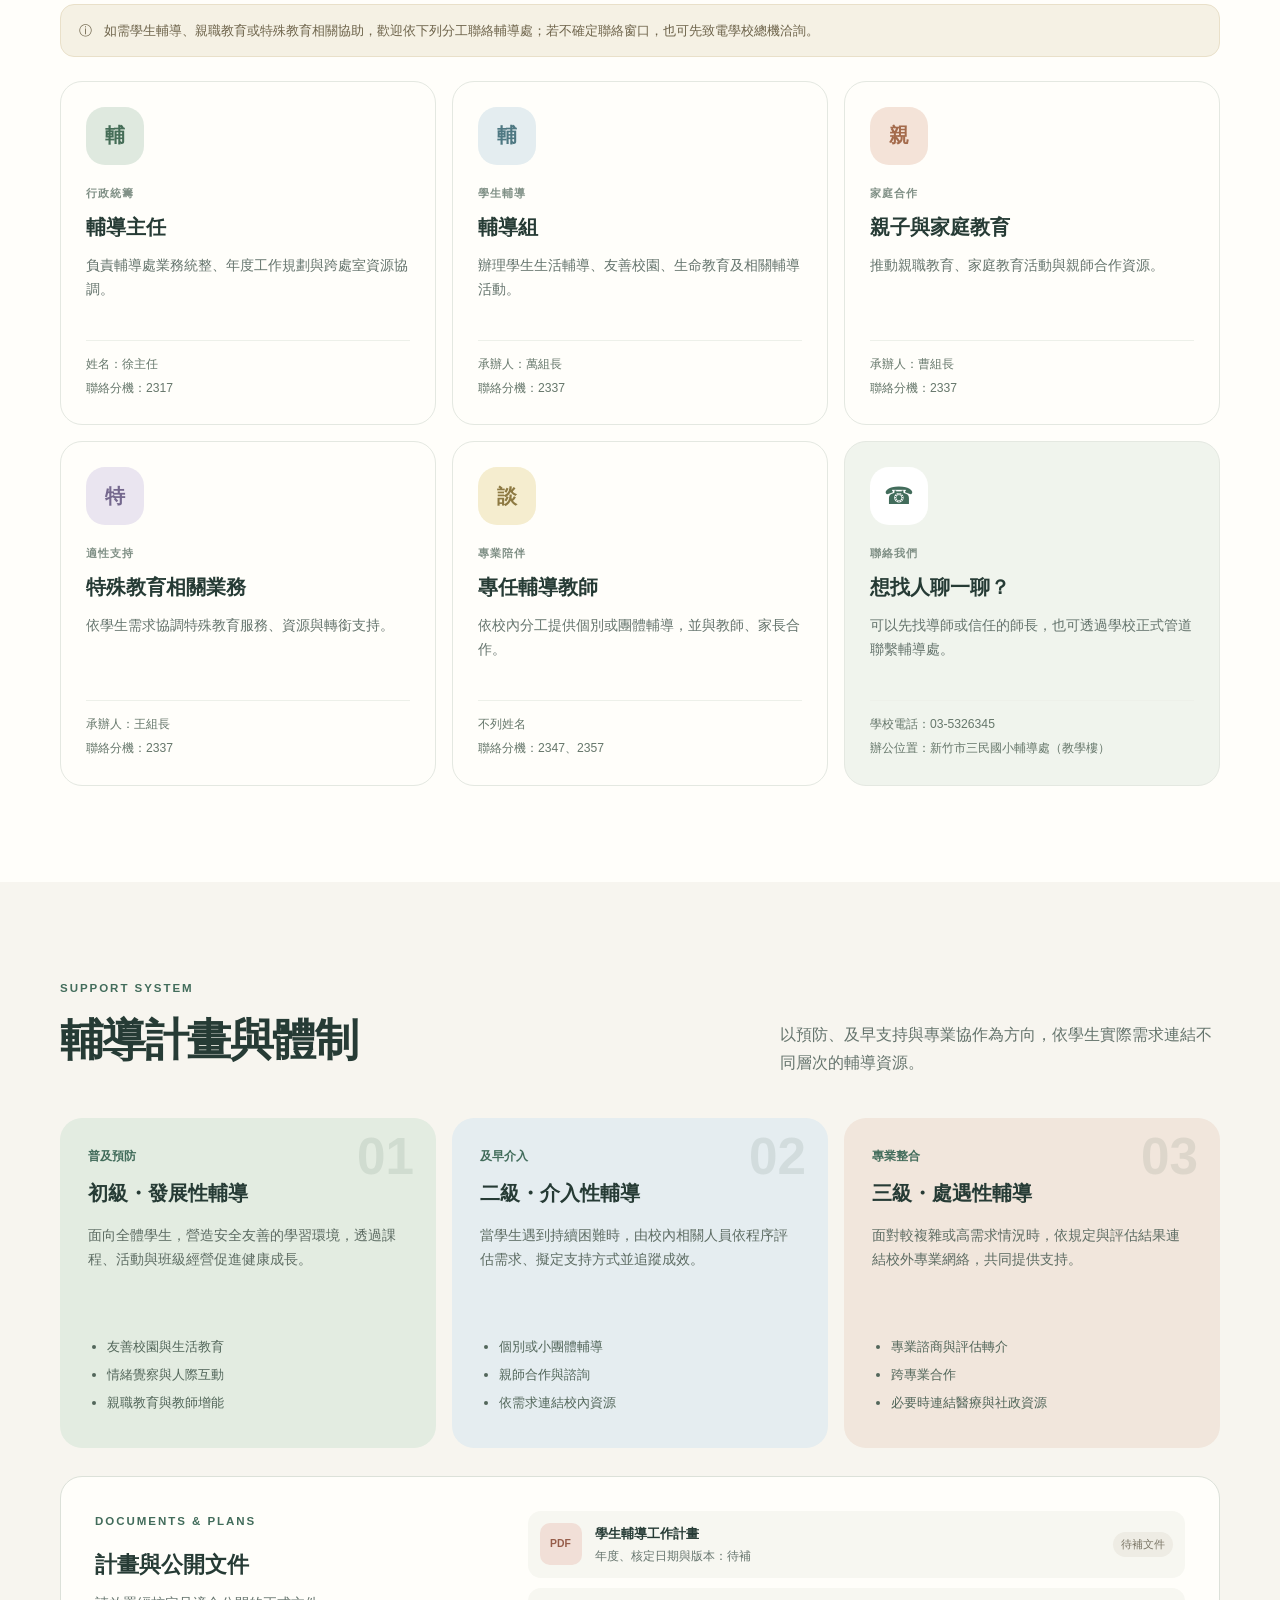
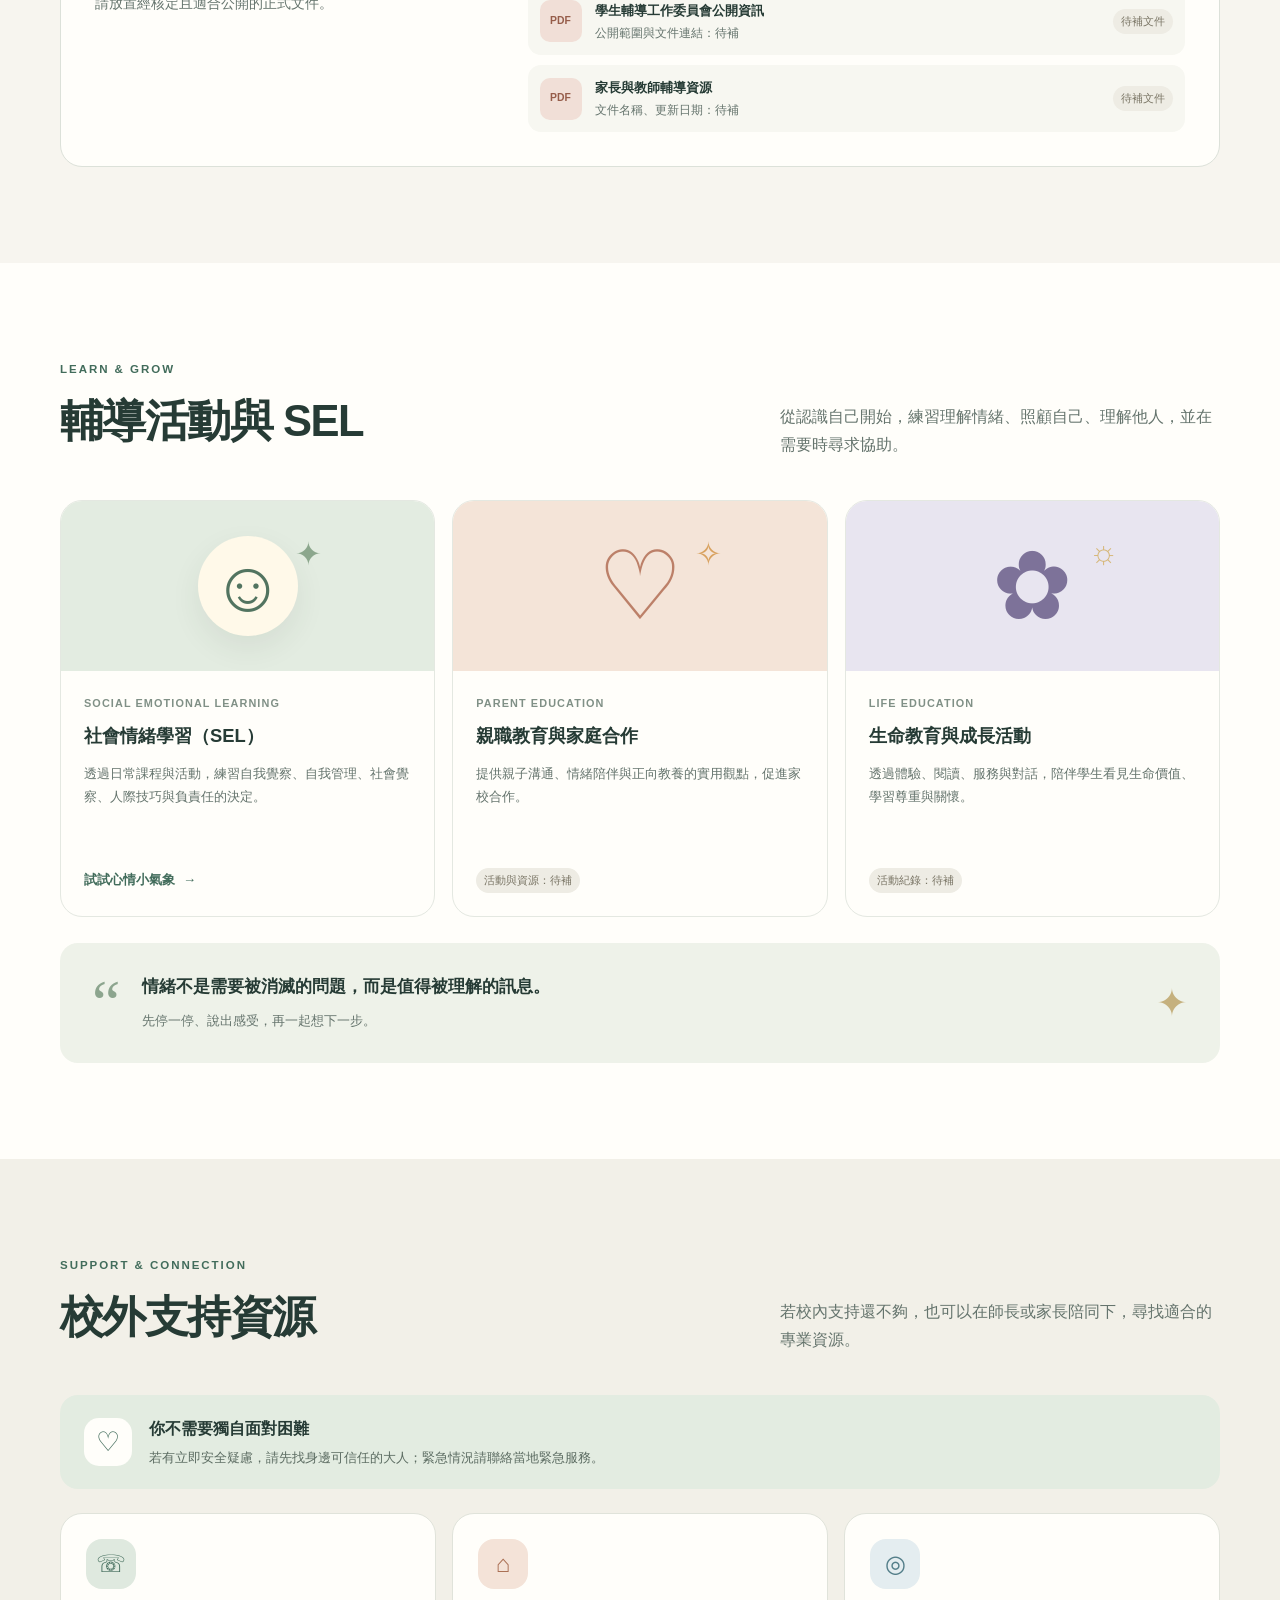
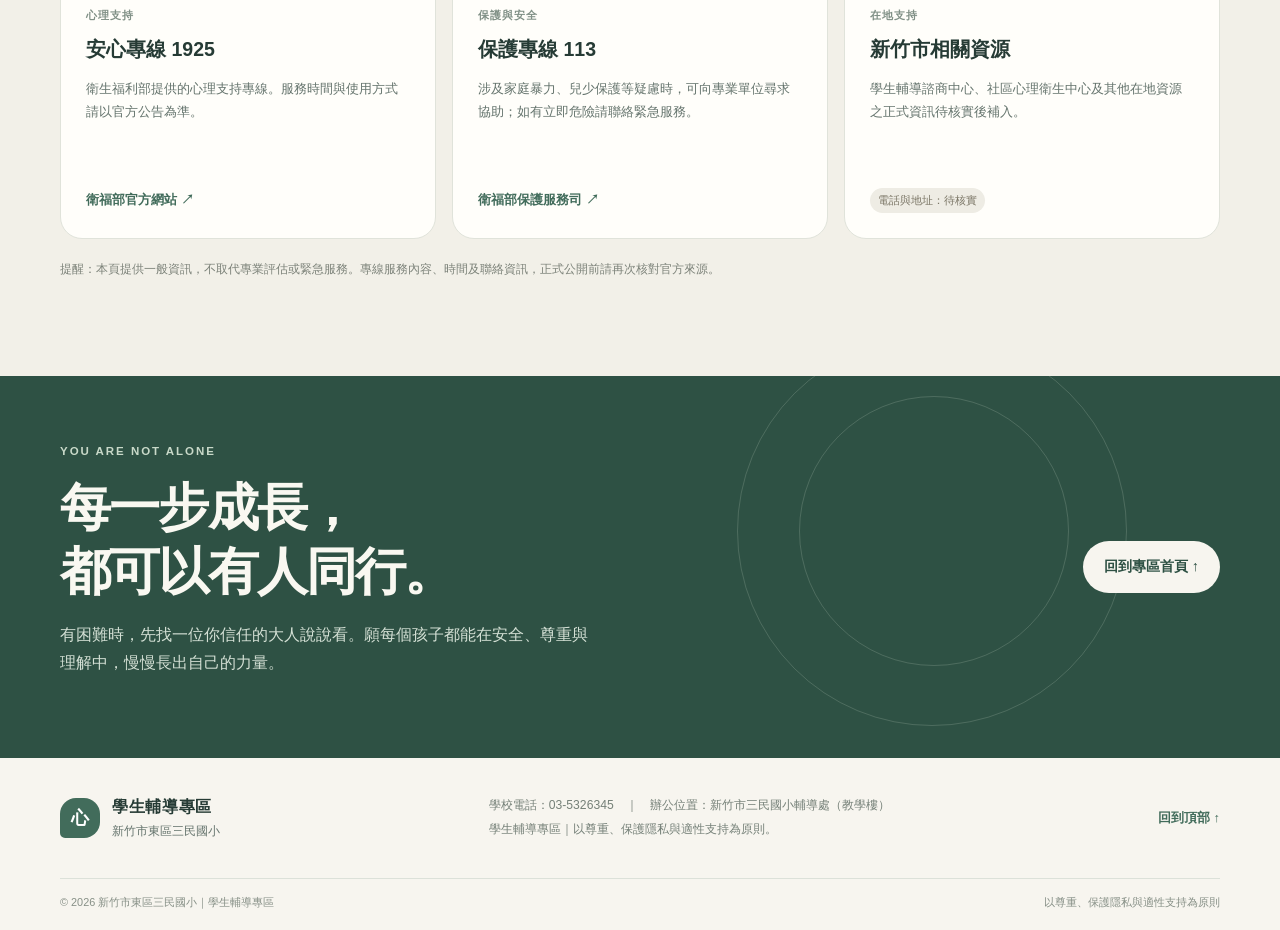
==== commit d964d7d3: "Add files via upload" ====
--- a/index.html
+++ b/index.html
@@ -107,25 +107,25 @@
           <div><p class="eyebrow">OUR COUNSELING TEAM</p><h2>認識輔導團隊</h2></div>
           <p>每位孩子的需要都不一樣。學校將依實際分工與需求，提供適切的支持與陪伴。</p>
         </div>
-        <div class="notice-box"><span aria-hidden="true">ⓘ</span><p>本區為網站原型。正式公開前，請確認實際人員姓名、職稱、職掌、分機與公開方式；尚未確認的資訊以「待補」標示。</p></div>
+        <div class="notice-box"><span aria-hidden="true">ⓘ</span><p>如需學生輔導、親職教育或特殊教育相關協助，歡迎依下列分工聯絡輔導處；若不確定聯絡窗口，也可先致電學校總機洽詢。</p></div>
         <div class="team-grid">
           <article class="team-card">
-            <div class="avatar avatar-green">輔</div><p class="card-kicker">行政統籌</p><h3>輔導主任</h3><p>負責輔導處業務統整、年度工作規劃與跨處室資源協調。</p><div class="card-meta"><span>姓名：待補</span><span>聯絡分機：待補</span></div>
-          </article>
-          <article class="team-card">
-            <div class="avatar avatar-blue">輔</div><p class="card-kicker">學生輔導</p><h3>輔導組</h3><p>辦理學生生活輔導、友善校園、生命教育及相關輔導活動。</p><div class="card-meta"><span>承辦人：待補</span><span>聯絡分機：待補</span></div>
-          </article>
-          <article class="team-card">
-            <div class="avatar avatar-peach">親</div><p class="card-kicker">家庭合作</p><h3>親職與家庭教育</h3><p>推動親職教育、家庭教育活動與親師合作資源。</p><div class="card-meta"><span>承辦人：待補</span><span>聯絡分機：待補</span></div>
-          </article>
-          <article class="team-card">
-            <div class="avatar avatar-lavender">特</div><p class="card-kicker">適性支持</p><h3>特殊教育相關業務</h3><p>依學生需求協調特殊教育服務、資源與轉銜支持。</p><div class="card-meta"><span>承辦人：待補</span><span>聯絡分機：待補</span></div>
-          </article>
-          <article class="team-card">
-            <div class="avatar avatar-yellow">談</div><p class="card-kicker">專業陪伴</p><h3>專任輔導教師</h3><p>依校內分工提供個別或團體輔導，並與教師、家長合作。</p><div class="card-meta"><span>姓名：待補</span><span>聯絡方式：待補</span></div>
+            <div class="avatar avatar-green">輔</div><p class="card-kicker">行政統籌</p><h3>輔導主任</h3><p>負責輔導處業務統整、年度工作規劃與跨處室資源協調。</p><div class="card-meta"><span>姓名：徐主任</span><span>聯絡分機：2317</span></div>
+          </article>
+          <article class="team-card">
+            <div class="avatar avatar-blue">輔</div><p class="card-kicker">學生輔導</p><h3>輔導組</h3><p>辦理學生生活輔導、友善校園、生命教育及相關輔導活動。</p><div class="card-meta"><span>承辦人：萬組長</span><span>聯絡分機：2337</span></div>
+          </article>
+          <article class="team-card">
+            <div class="avatar avatar-peach">親</div><p class="card-kicker">家庭合作</p><h3>親子與家庭教育</h3><p>推動親職教育、家庭教育活動與親師合作資源。</p><div class="card-meta"><span>承辦人：曹組長</span><span>聯絡分機：2337</span></div>
+          </article>
+          <article class="team-card">
+            <div class="avatar avatar-lavender">特</div><p class="card-kicker">適性支持</p><h3>特殊教育相關業務</h3><p>依學生需求協調特殊教育服務、資源與轉銜支持。</p><div class="card-meta"><span>承辦人：王組長</span><span>聯絡分機：2337</span></div>
+          </article>
+          <article class="team-card">
+            <div class="avatar avatar-yellow">談</div><p class="card-kicker">專業陪伴</p><h3>專任輔導教師</h3><p>依校內分工提供個別或團體輔導，並與教師、家長合作。</p><div class="card-meta"><span>不列姓名</span><span>聯絡分機：2347、2357</span></div>
           </article>
           <article class="team-card team-card-contact">
-            <div class="contact-symbol">☎</div><p class="card-kicker">聯絡我們</p><h3>想找人聊一聊？</h3><p>可以先找導師或信任的師長，也可透過學校正式管道聯繫輔導處。</p><div class="card-meta"><span>學校電話：待補</span><span>辦公位置：待補</span></div>
+            <div class="contact-symbol">☎</div><p class="card-kicker">聯絡我們</p><h3>想找人聊一聊？</h3><p>可以先找導師或信任的師長，也可透過學校正式管道聯繫輔導處。</p><div class="card-meta"><span>學校電話：03-5326345</span><span>辦公位置：新竹市三民國小輔導處（教學樓）</span></div>
           </article>
         </div>
       </div>
@@ -196,7 +196,7 @@
   <footer class="site-footer">
     <div class="container footer-main">
       <div class="footer-brand"><span class="brand-mark" aria-hidden="true">心</span><div><strong>學生輔導專區</strong><small>新竹市東區三民國小</small></div></div>
-      <div class="footer-info"><p>學校地址：待補　｜　學校電話：待補</p><p>本專區為網站原型，內容與聯絡資料正式公開前須由校方確認。</p></div>
+      <div class="footer-info"><p>學校電話：03-5326345　｜　辦公位置：新竹市三民國小輔導處（教學樓）</p><p>學生輔導專區｜以尊重、保護隱私與適性支持為原則。</p></div>
       <a class="back-top" href="#home">回到頂部 ↑</a>
     </div>
     <div class="container footer-bottom"><span>© <span id="currentYear"></span> 新竹市東區三民國小｜學生輔導專區</span><span>以尊重、保護隱私與適性支持為原則</span></div>
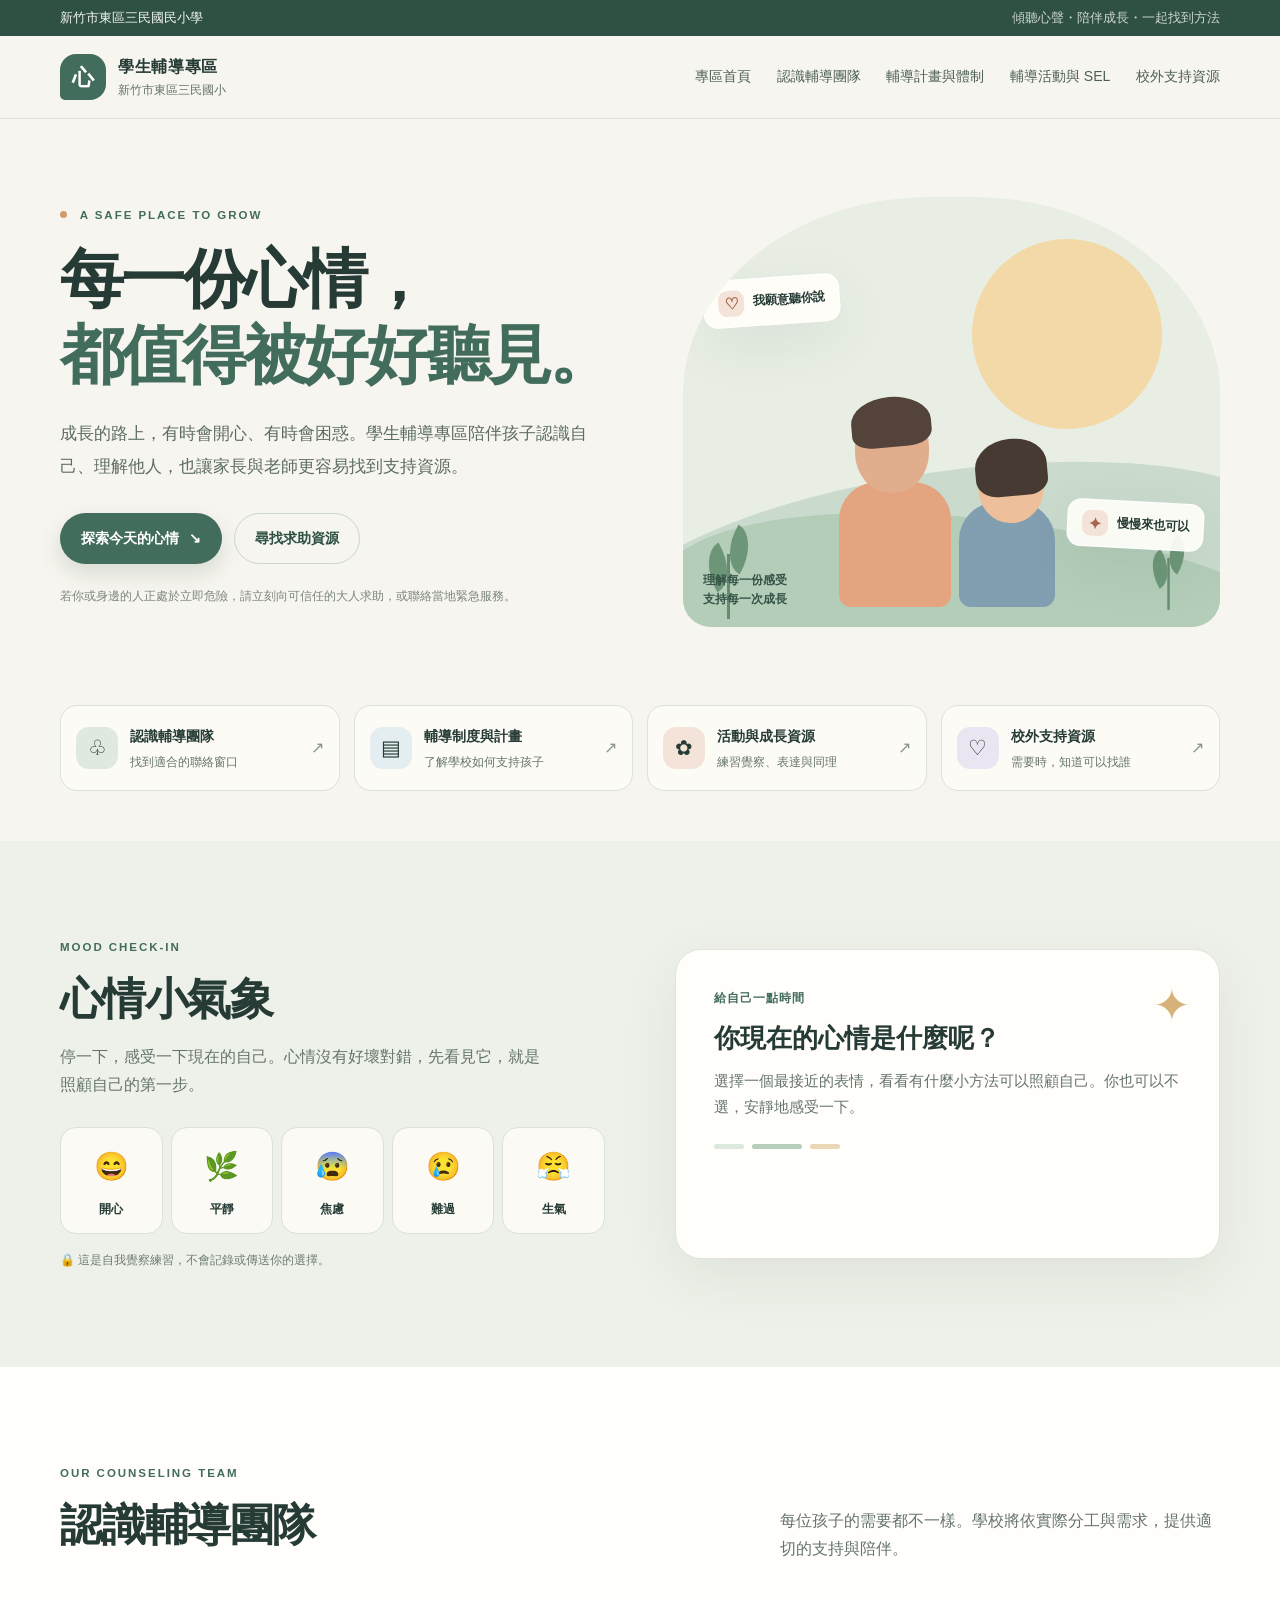
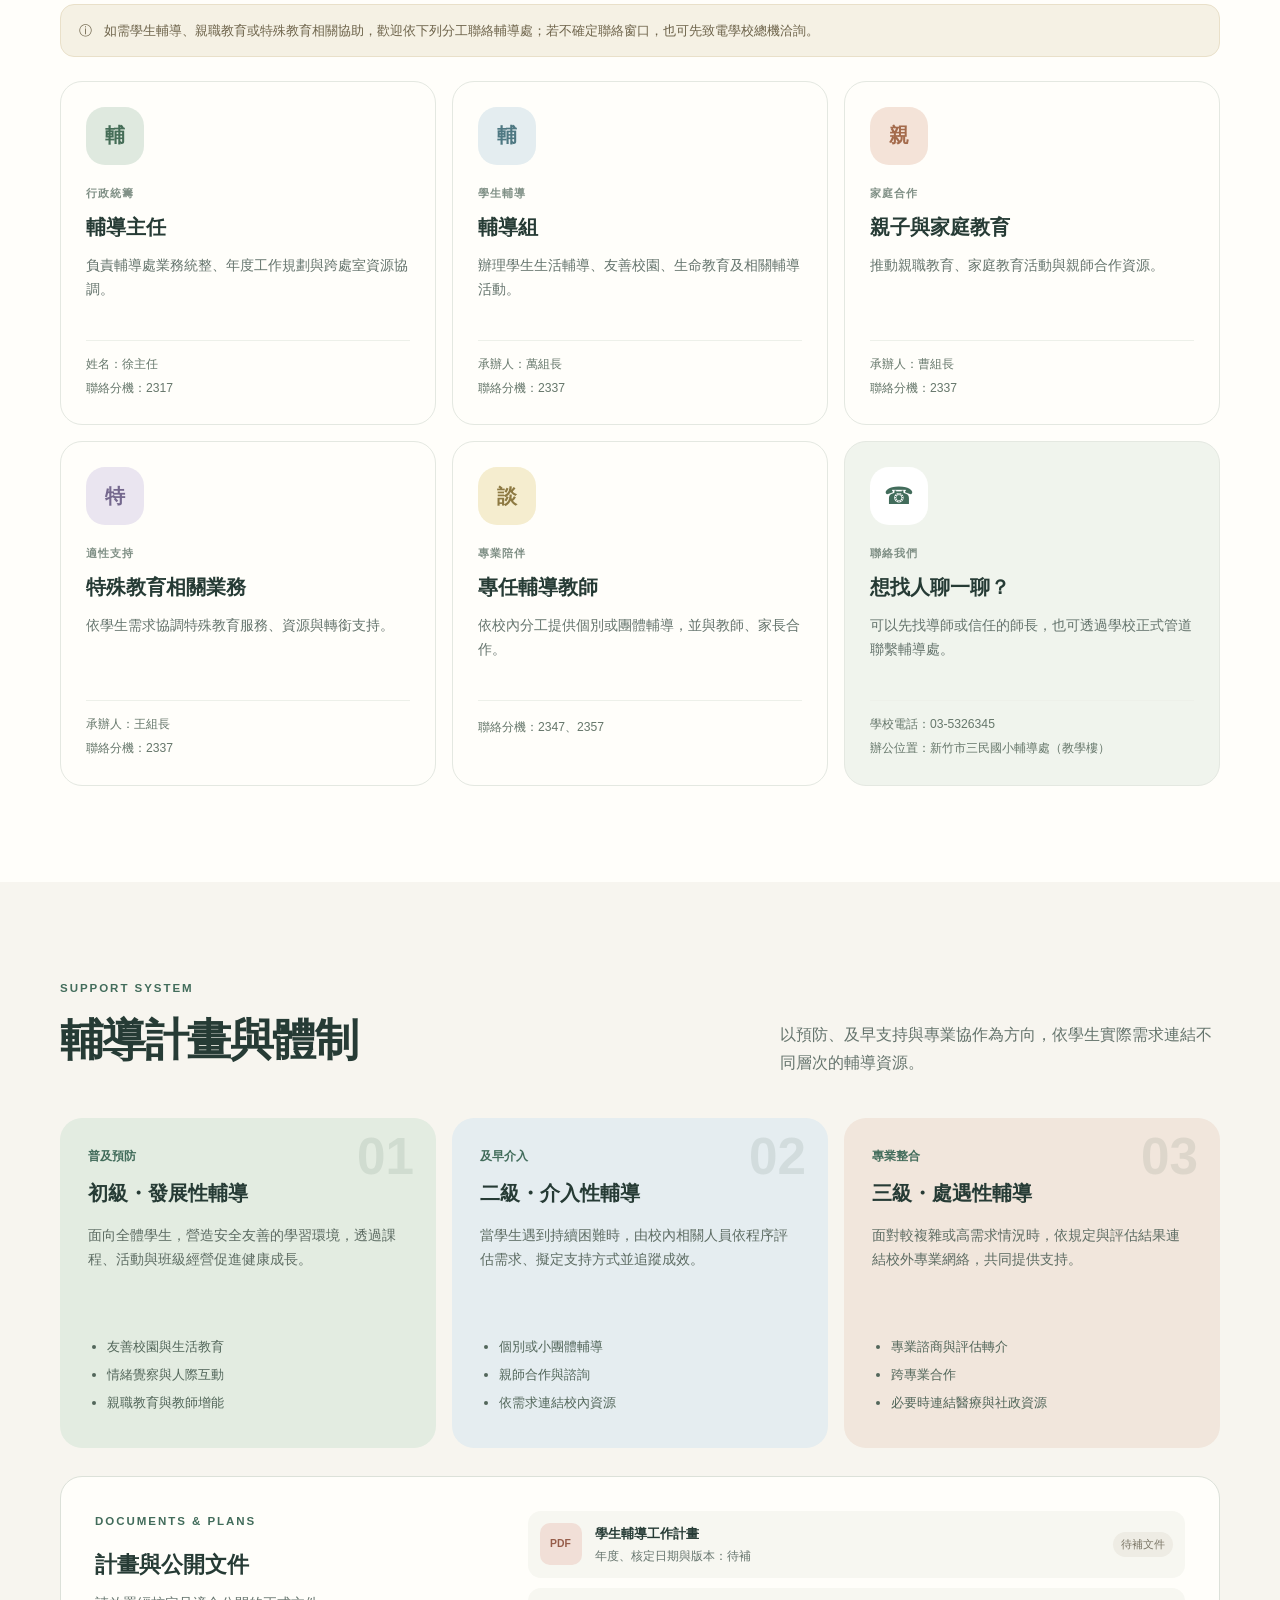
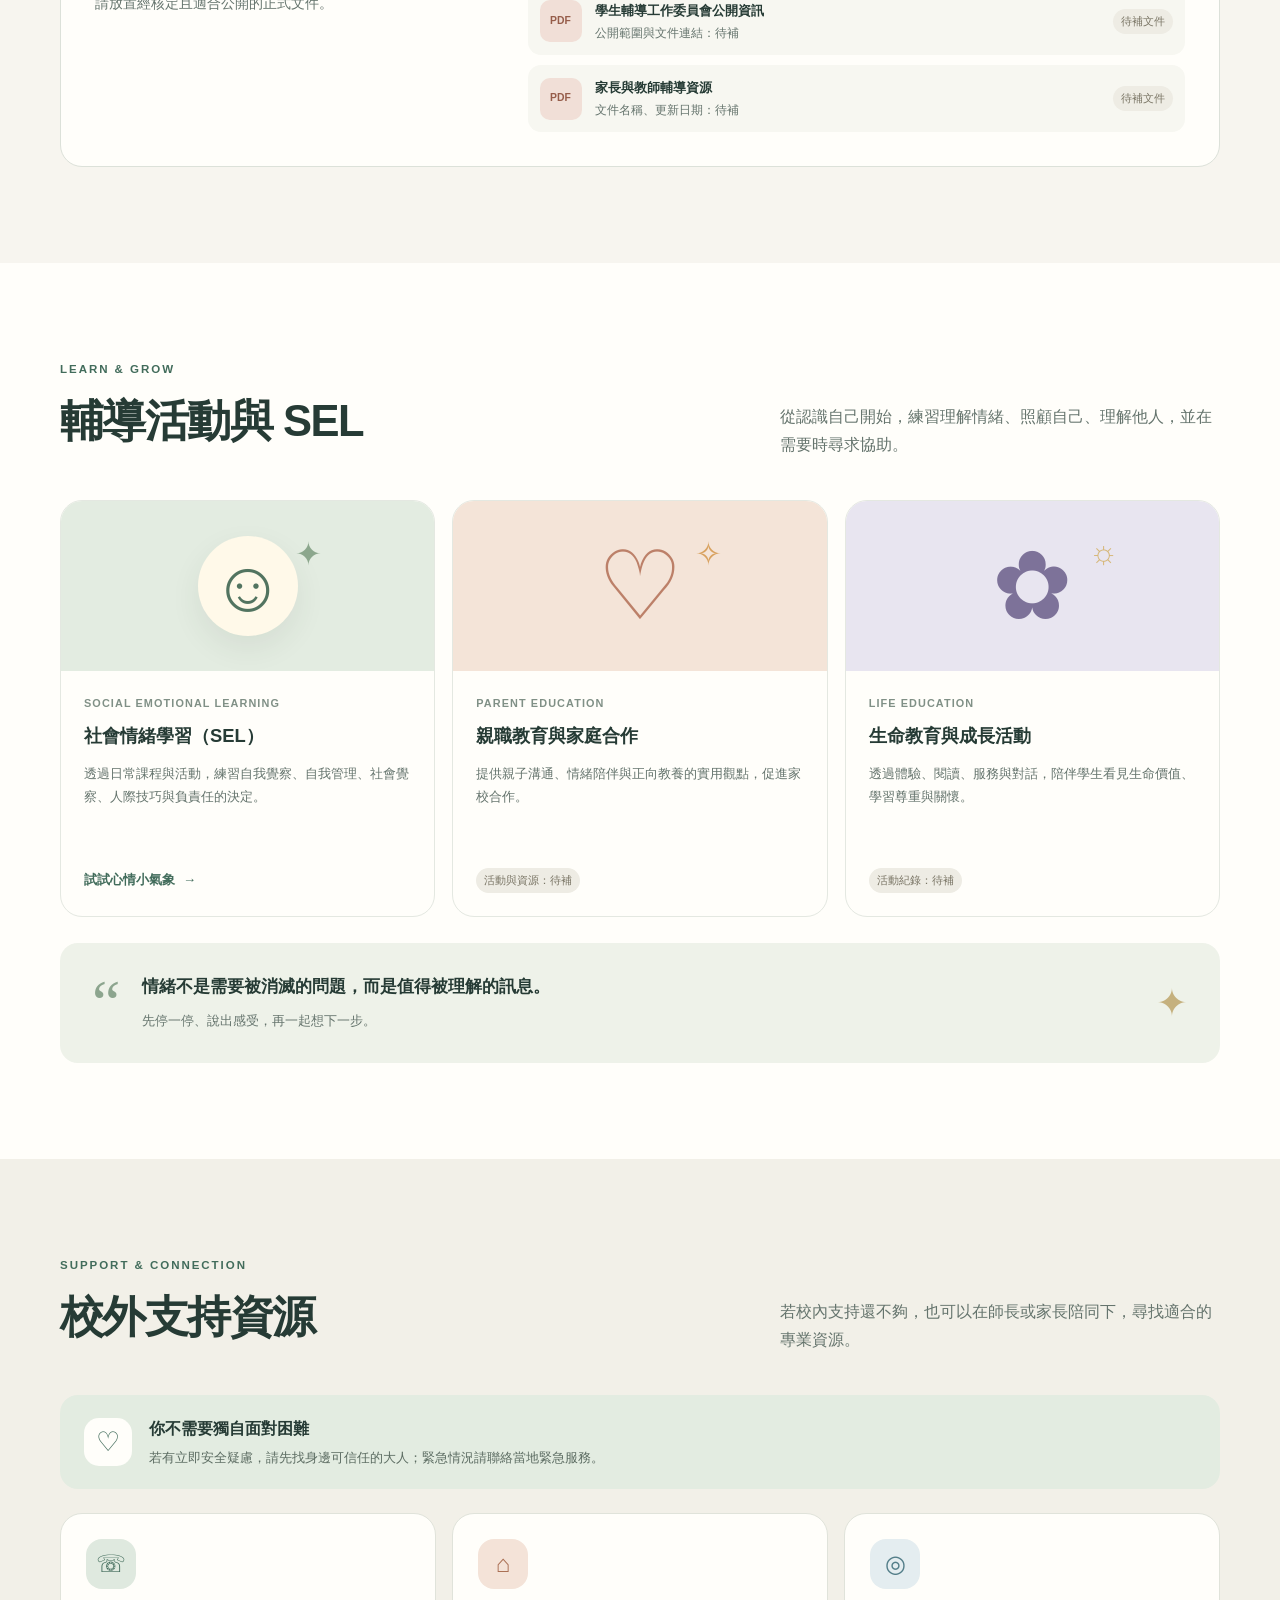
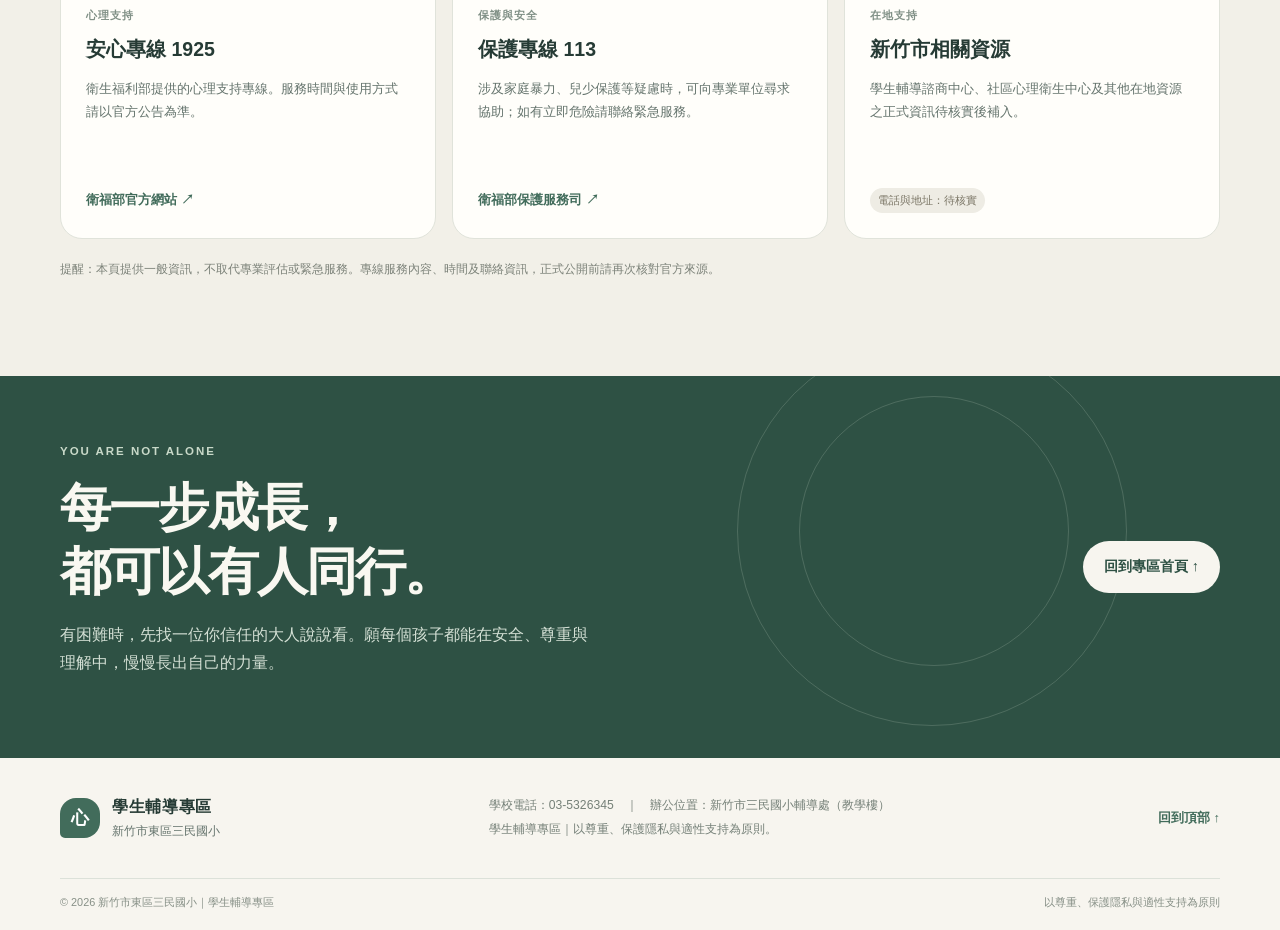
==== commit f5d58c03: "Update index.html" ====
--- a/index.html
+++ b/index.html
@@ -122,7 +122,7 @@
             <div class="avatar avatar-lavender">特</div><p class="card-kicker">適性支持</p><h3>特殊教育相關業務</h3><p>依學生需求協調特殊教育服務、資源與轉銜支持。</p><div class="card-meta"><span>承辦人：王組長</span><span>聯絡分機：2337</span></div>
           </article>
           <article class="team-card">
-            <div class="avatar avatar-yellow">談</div><p class="card-kicker">專業陪伴</p><h3>專任輔導教師</h3><p>依校內分工提供個別或團體輔導，並與教師、家長合作。</p><div class="card-meta"><span>不列姓名</span><span>聯絡分機：2347、2357</span></div>
+            <div class="avatar avatar-yellow">談</div><p class="card-kicker">專業陪伴</p><h3>專任輔導教師</h3><p>依校內分工提供個別或團體輔導，並與教師、家長合作。</p><div class="card-meta"><span></span><span>聯絡分機：2347、2357</span></div>
           </article>
           <article class="team-card team-card-contact">
             <div class="contact-symbol">☎</div><p class="card-kicker">聯絡我們</p><h3>想找人聊一聊？</h3><p>可以先找導師或信任的師長，也可透過學校正式管道聯繫輔導處。</p><div class="card-meta"><span>學校電話：03-5326345</span><span>辦公位置：新竹市三民國小輔導處（教學樓）</span></div>
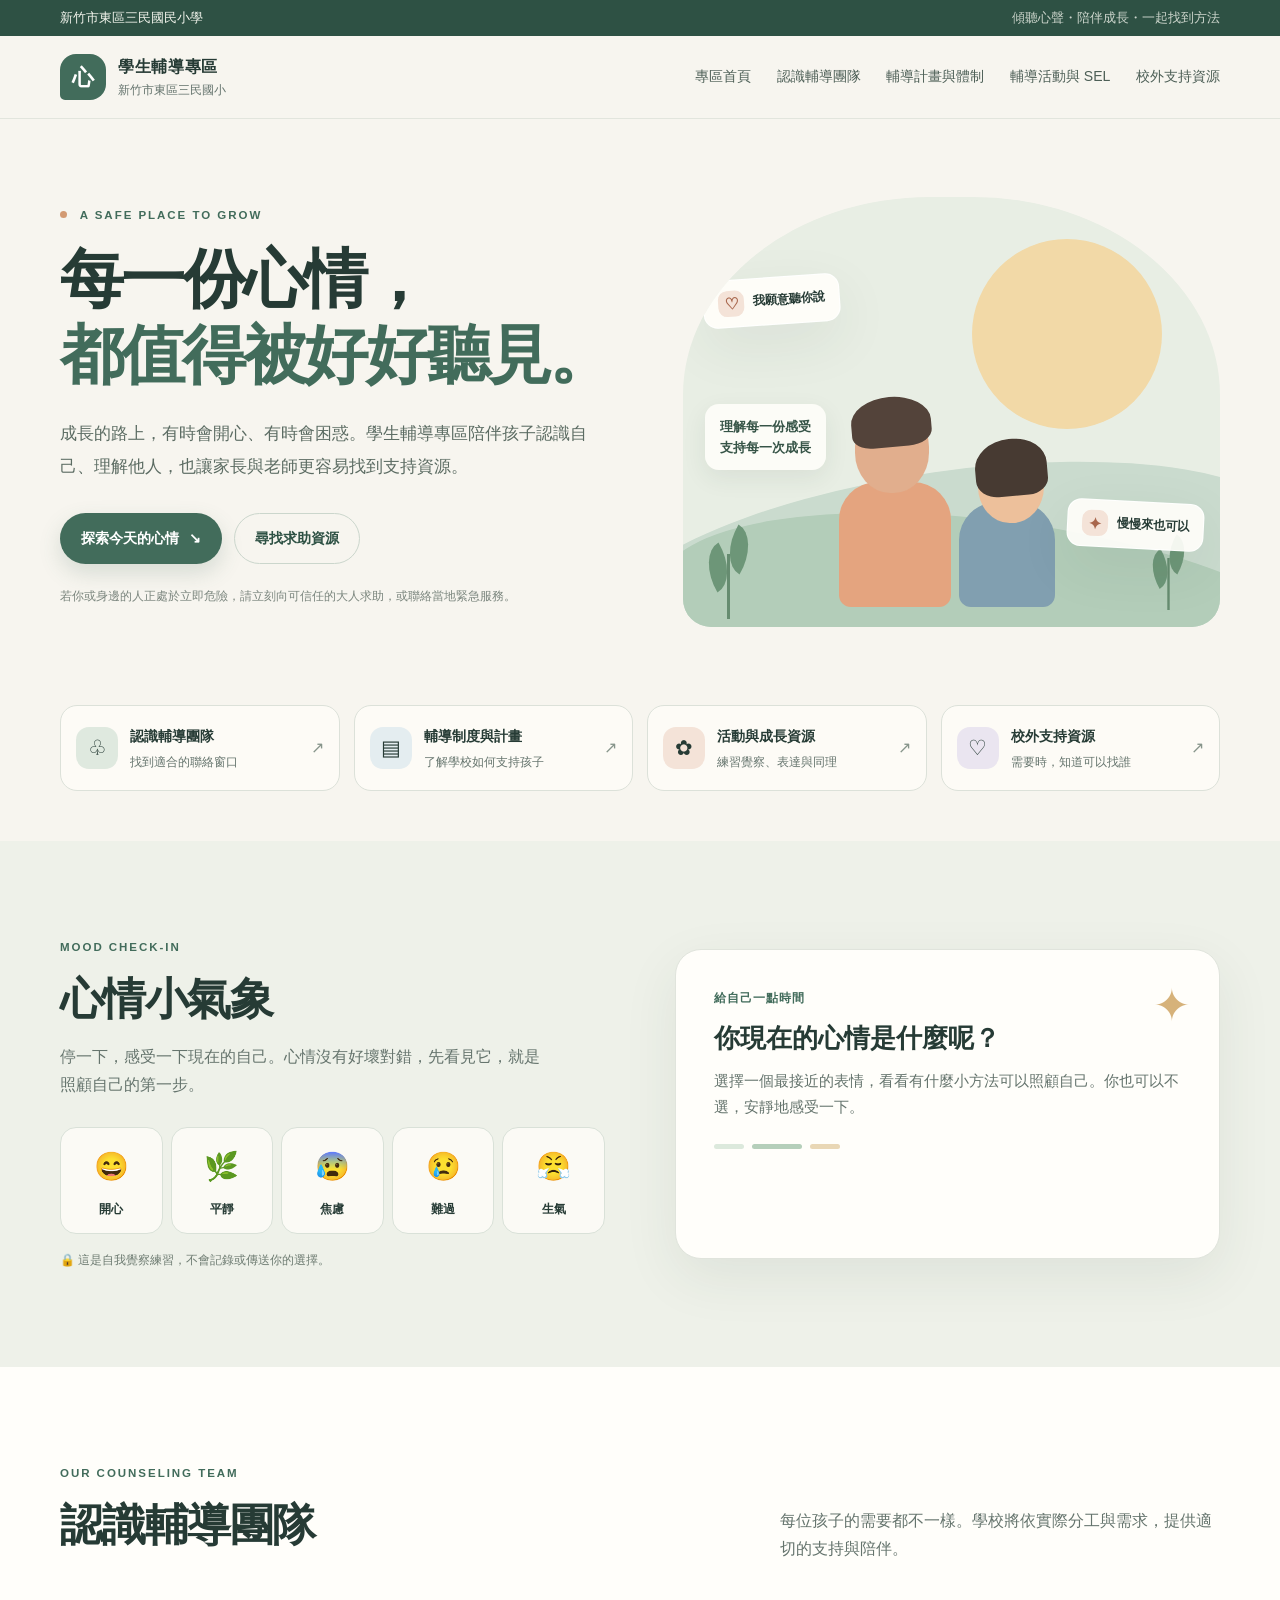
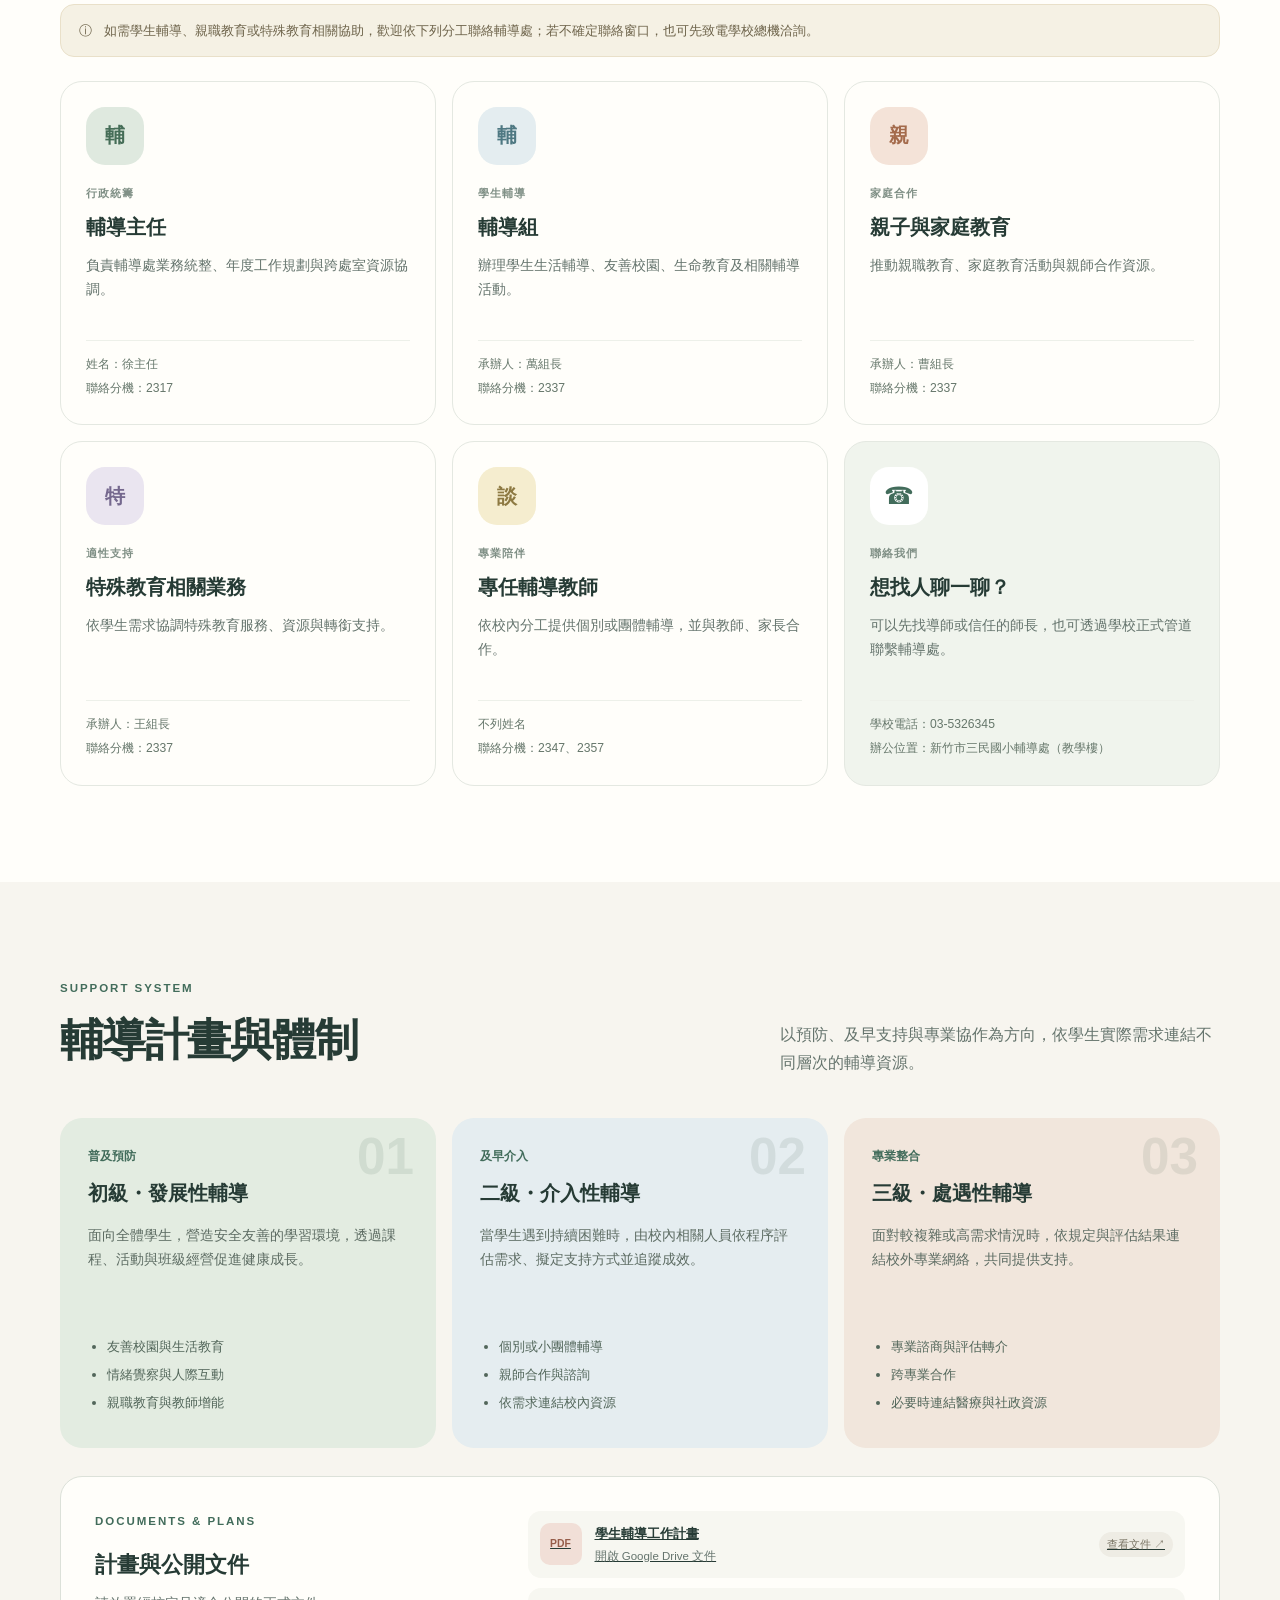
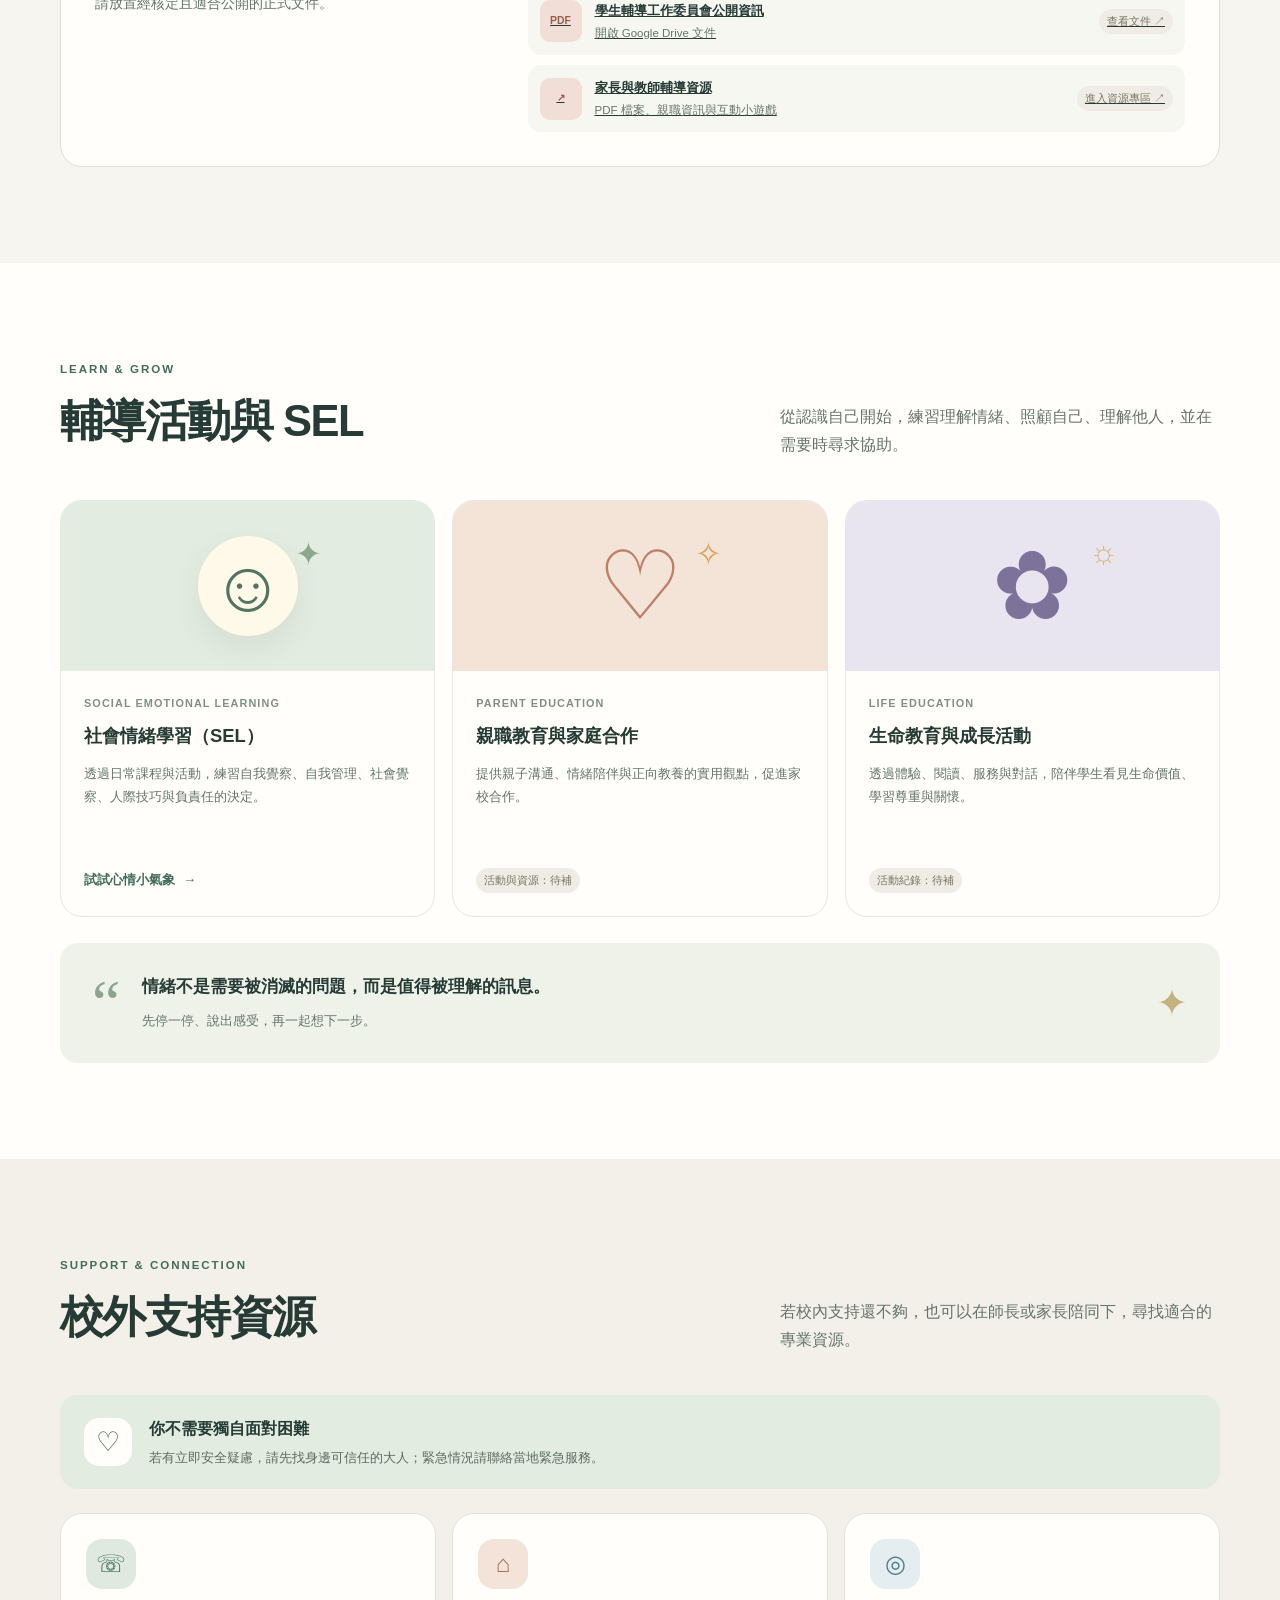
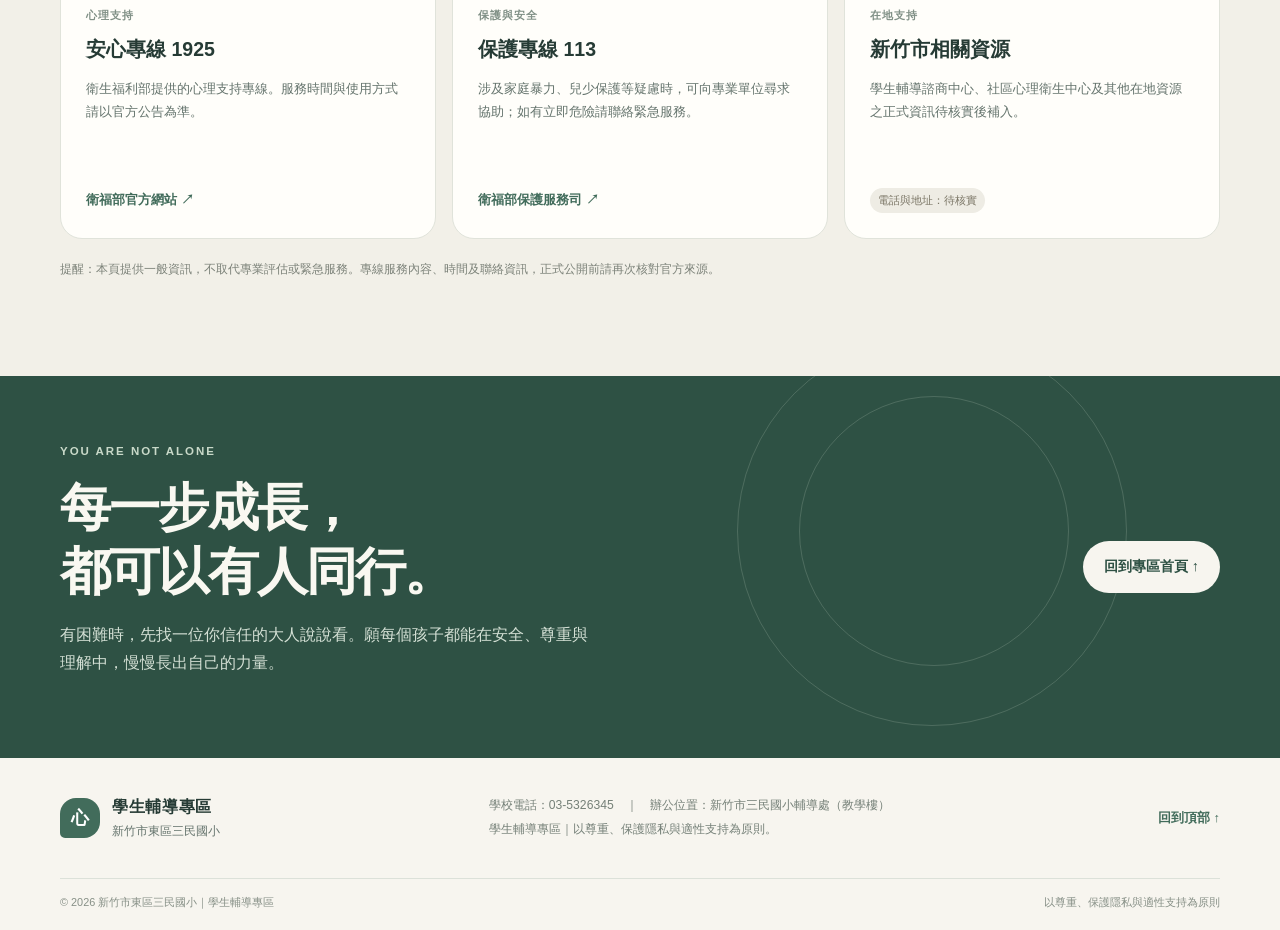
==== commit 7cab09be: "Add files via upload" ====
--- a/index.html
+++ b/index.html
@@ -122,7 +122,7 @@
             <div class="avatar avatar-lavender">特</div><p class="card-kicker">適性支持</p><h3>特殊教育相關業務</h3><p>依學生需求協調特殊教育服務、資源與轉銜支持。</p><div class="card-meta"><span>承辦人：王組長</span><span>聯絡分機：2337</span></div>
           </article>
           <article class="team-card">
-            <div class="avatar avatar-yellow">談</div><p class="card-kicker">專業陪伴</p><h3>專任輔導教師</h3><p>依校內分工提供個別或團體輔導，並與教師、家長合作。</p><div class="card-meta"><span></span><span>聯絡分機：2347、2357</span></div>
+            <div class="avatar avatar-yellow">談</div><p class="card-kicker">專業陪伴</p><h3>專任輔導教師</h3><p>依校內分工提供個別或團體輔導，並與教師、家長合作。</p><div class="card-meta"><span>不列姓名</span><span>聯絡分機：2347、2357</span></div>
           </article>
           <article class="team-card team-card-contact">
             <div class="contact-symbol">☎</div><p class="card-kicker">聯絡我們</p><h3>想找人聊一聊？</h3><p>可以先找導師或信任的師長，也可透過學校正式管道聯繫輔導處。</p><div class="card-meta"><span>學校電話：03-5326345</span><span>辦公位置：新竹市三民國小輔導處（教學樓）</span></div>
@@ -145,9 +145,9 @@
         <div class="documents-panel">
           <div><p class="eyebrow">DOCUMENTS & PLANS</p><h3>計畫與公開文件</h3><p>請放置經核定且適合公開的正式文件。</p></div>
           <div class="document-list">
-            <div class="document-row"><span class="file-icon">PDF</span><span><strong>學生輔導工作計畫</strong><small>年度、核定日期與版本：待補</small></span><span class="status-pill">待補文件</span></div>
-            <div class="document-row"><span class="file-icon">PDF</span><span><strong>學生輔導工作委員會公開資訊</strong><small>公開範圍與文件連結：待補</small></span><span class="status-pill">待補文件</span></div>
-            <div class="document-row"><span class="file-icon">PDF</span><span><strong>家長與教師輔導資源</strong><small>文件名稱、更新日期：待補</small></span><span class="status-pill">待補文件</span></div>
+            <a class="document-row document-link" href="https://drive.google.com/file/d/1GmZldthE5FtxTvCzI0TSp_wkiRXWJHow/view?usp=drive_link" target="_blank" rel="noopener noreferrer"><span class="file-icon">PDF</span><span><strong>學生輔導工作計畫</strong><small>開啟 Google Drive 文件</small></span><span class="status-pill">查看文件 ↗</span></a>
+            <a class="document-row document-link" href="https://drive.google.com/file/d/1ZSVcn5nUOhTAtHaq3iB6e8O9akgnYnOX/view?usp=drive_link" target="_blank" rel="noopener noreferrer"><span class="file-icon">PDF</span><span><strong>學生輔導工作委員會公開資訊</strong><small>開啟 Google Drive 文件</small></span><span class="status-pill">查看文件 ↗</span></a>
+            <a class="document-row document-link" href="resources.html"><span class="file-icon">↗</span><span><strong>家長與教師輔導資源</strong><small>PDF 檔案、親職資訊與互動小遊戲</small></span><span class="status-pill">進入資源專區 ↗</span></a>
           </div>
         </div>
       </div>
--- a/styles.css
+++ b/styles.css
@@ -76,7 +76,22 @@
 .person.child .face { background: #edc09b; }
 .person.child .hair { background: #473a32; border-radius: 50% 45% 28% 30%; }
 .person.child .body { background: #819fb0; width: 96px; }
-.art-caption { position: absolute; z-index: 5; left: 20px; bottom: 19px; color: #365447; font-size: .78rem; font-weight: 800; line-height: 1.5; }
+.art-caption {
+  position: absolute;
+  z-index: 5;
+  left: 22px;
+  top: 48%;
+  bottom: auto;
+  max-width: 180px;
+  padding: 12px 15px;
+  border-radius: 14px;
+  background: rgba(255, 254, 250, .88);
+  box-shadow: 0 8px 24px rgba(41, 61, 50, .08);
+  color: #365447;
+  font-size: .82rem;
+  font-weight: 800;
+  line-height: 1.6;
+}
 .plant { position: absolute; z-index: 2; bottom: 8px; width: 55px; height: 90px; }
 .plant-left { left: 18px; }.plant-right { right: 24px; transform: scale(.8); }
 .plant b { position: absolute; bottom: 0; left: 26px; width: 3px; height: 65px; background: #668c70; }
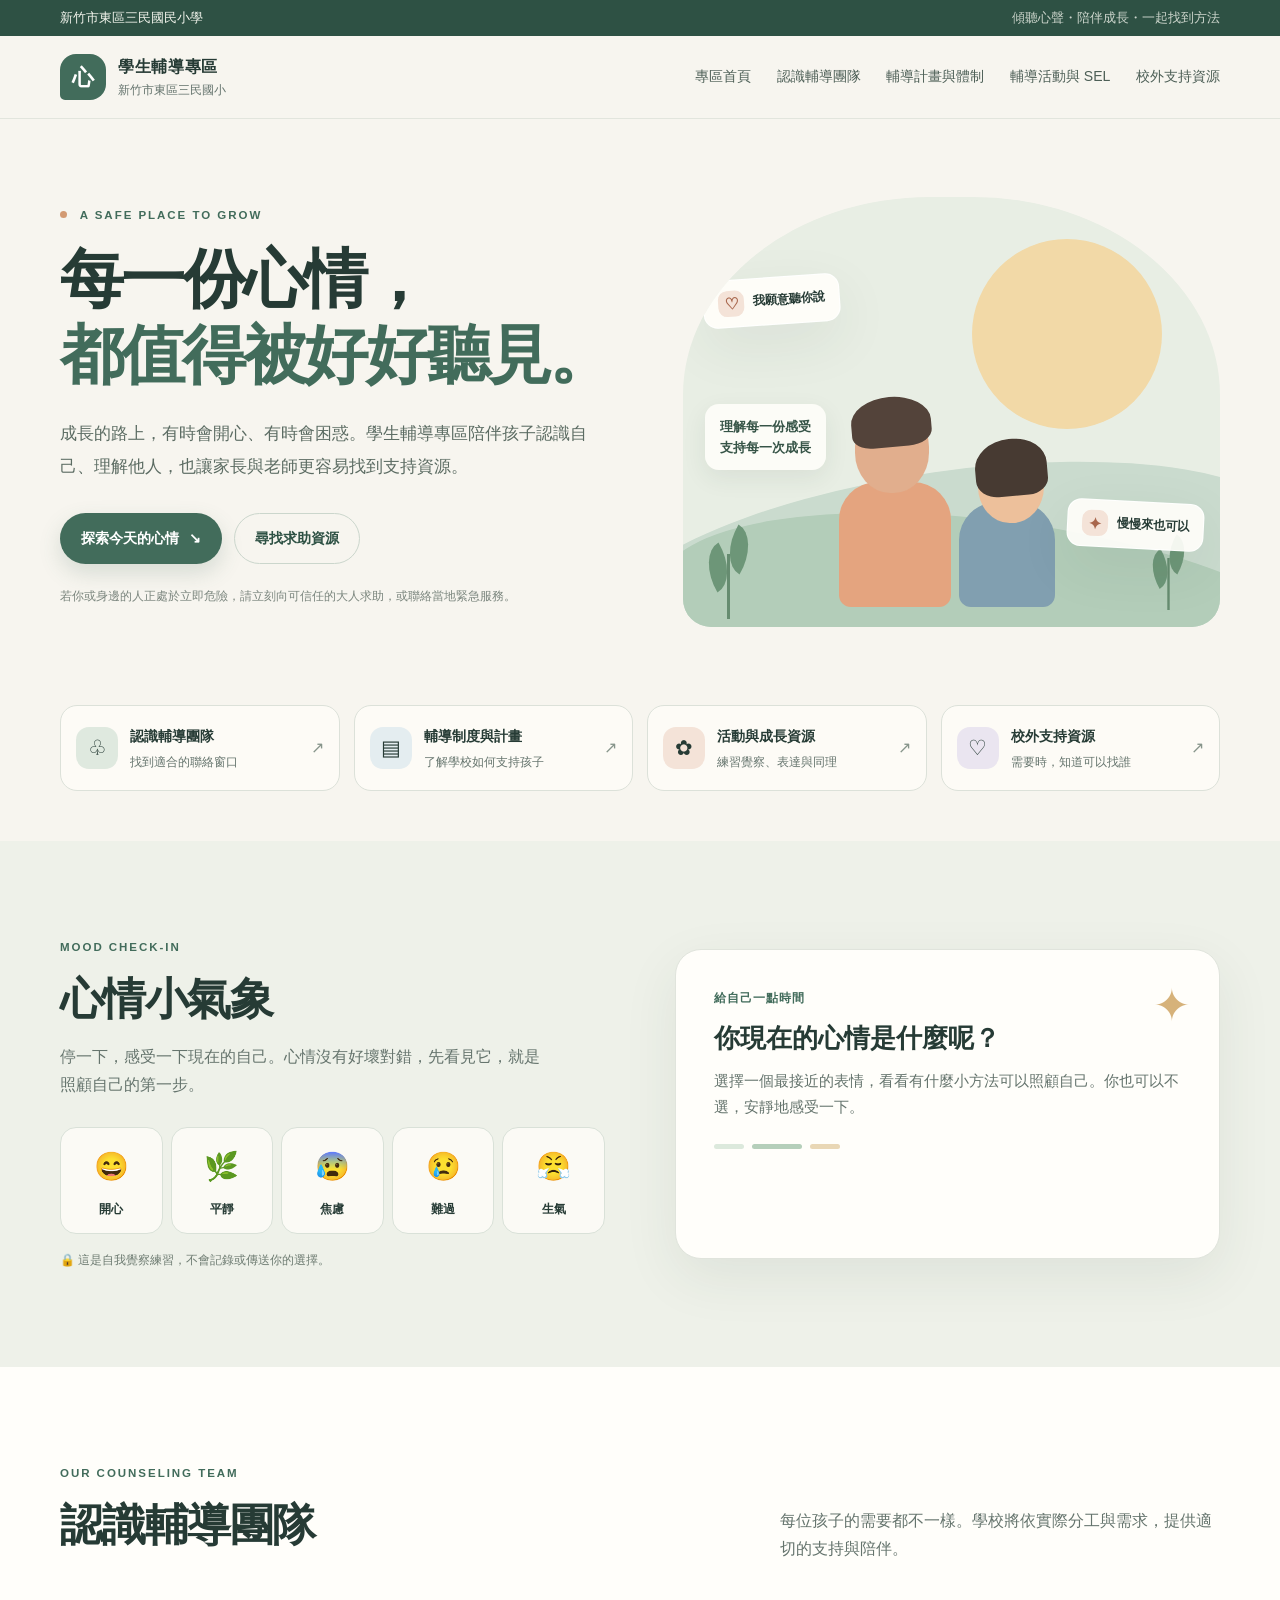
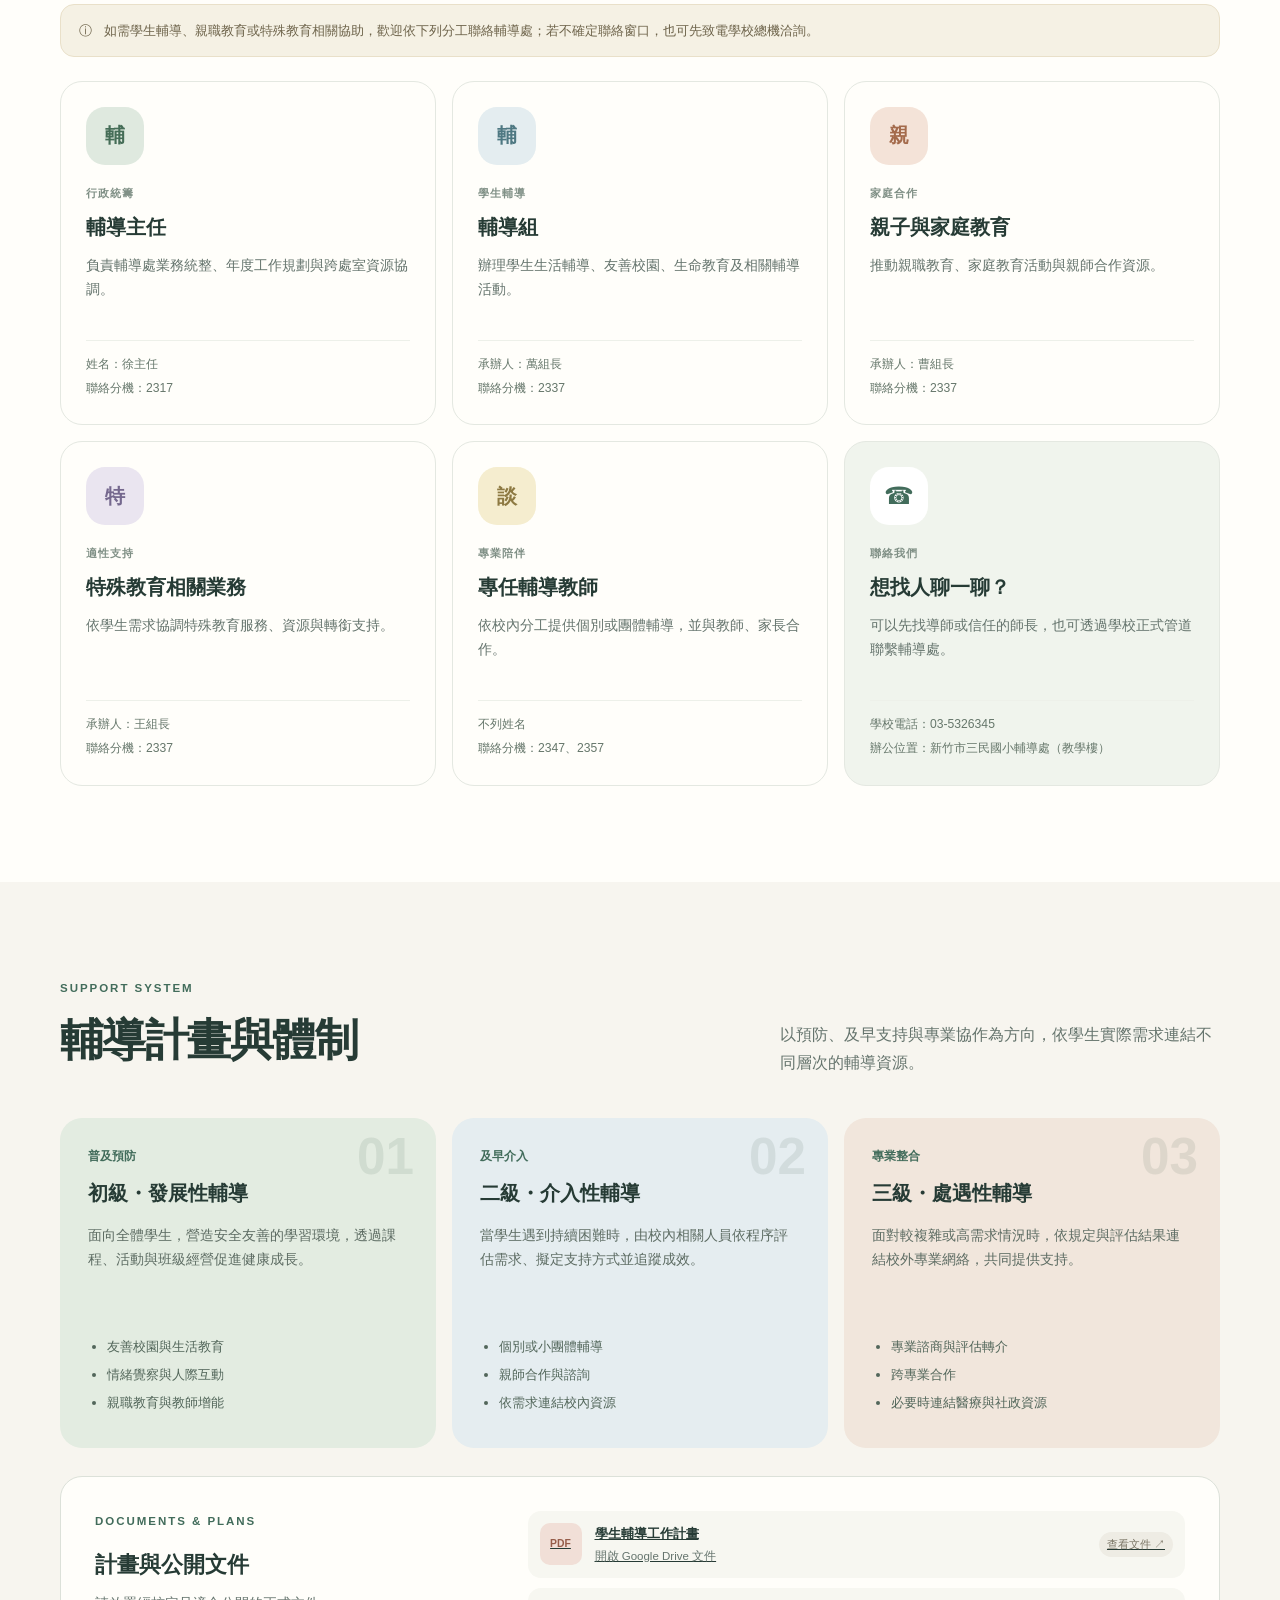
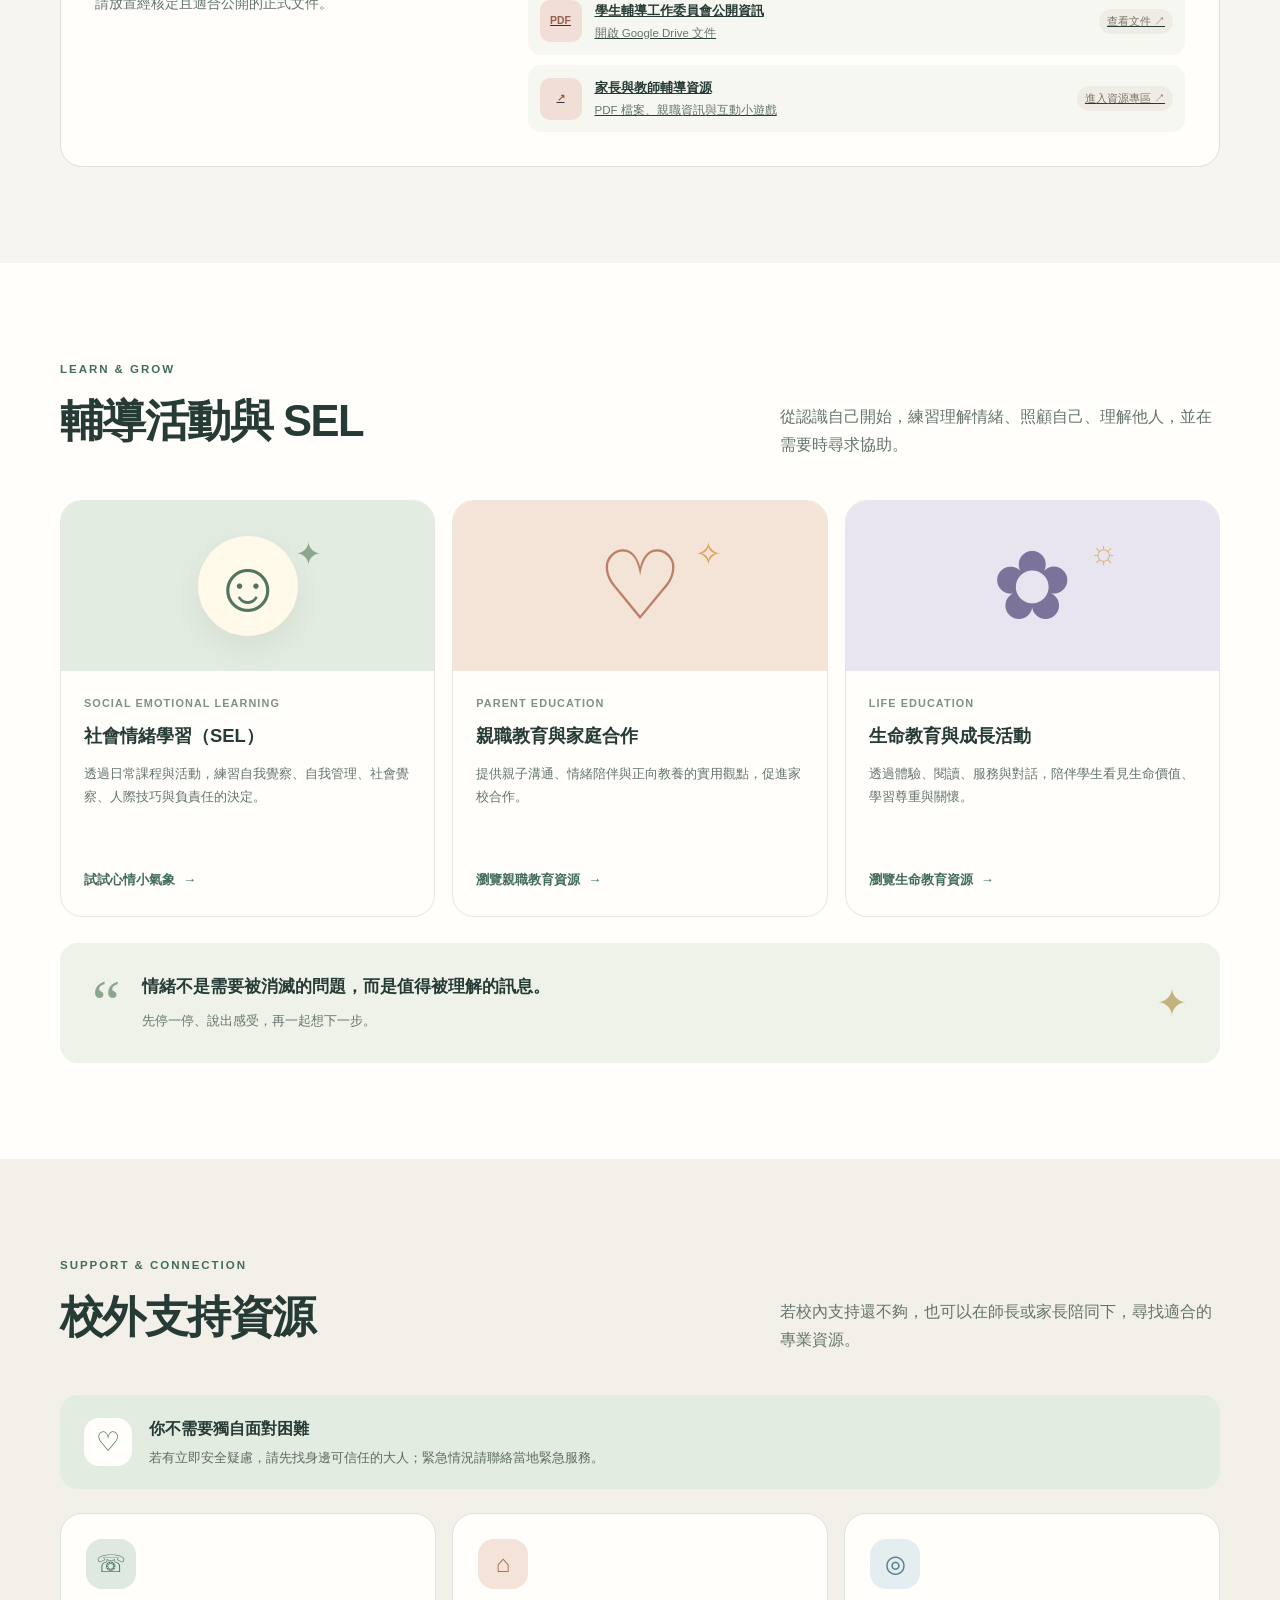
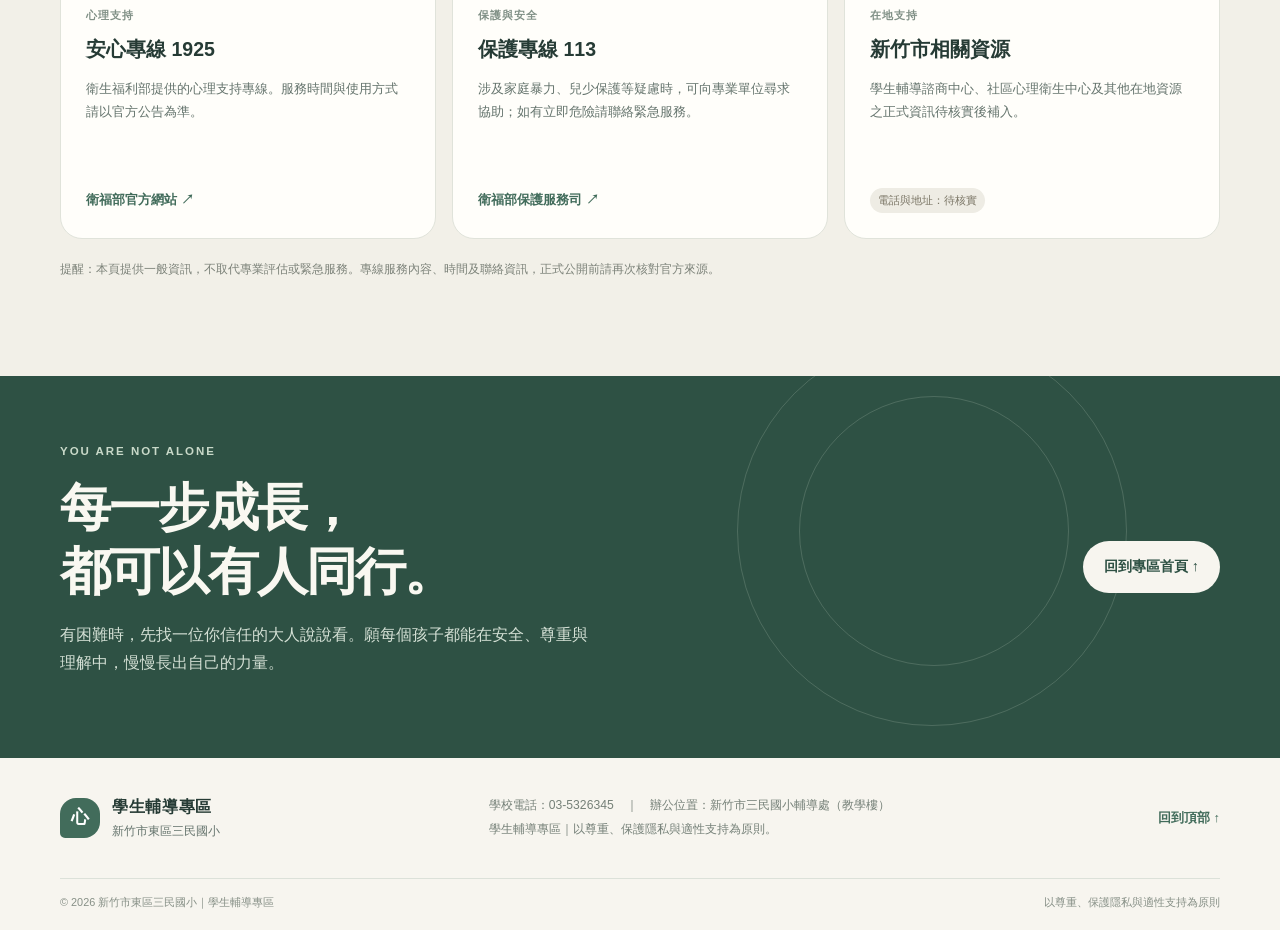
==== commit 2e780ae0: "Add files via upload" ====
--- a/index.html
+++ b/index.html
@@ -161,8 +161,8 @@
         </div>
         <div class="activity-grid">
           <article class="activity-card activity-sel"><div class="activity-illustration"><span class="illustration-face">☺</span><span class="illustration-leaf">✦</span></div><div class="activity-content"><p class="card-kicker">SOCIAL EMOTIONAL LEARNING</p><h3>社會情緒學習（SEL）</h3><p>透過日常課程與活動，練習自我覺察、自我管理、社會覺察、人際技巧與負責任的決定。</p><a href="#mood" class="text-link">試試心情小氣象 <span>→</span></a></div></article>
-          <article class="activity-card activity-family"><div class="activity-illustration"><span class="family-heart">♡</span><span class="family-spark">✧</span></div><div class="activity-content"><p class="card-kicker">PARENT EDUCATION</p><h3>親職教育與家庭合作</h3><p>提供親子溝通、情緒陪伴與正向教養的實用觀點，促進家校合作。</p><span class="coming-label">活動與資源：待補</span></div></article>
-          <article class="activity-card activity-life"><div class="activity-illustration"><span class="life-flower">✿</span><span class="life-sun">☼</span></div><div class="activity-content"><p class="card-kicker">LIFE EDUCATION</p><h3>生命教育與成長活動</h3><p>透過體驗、閱讀、服務與對話，陪伴學生看見生命價值、學習尊重與關懷。</p><span class="coming-label">活動紀錄：待補</span></div></article>
+          <article class="activity-card activity-family"><div class="activity-illustration"><span class="family-heart">♡</span><span class="family-spark">✧</span></div><div class="activity-content"><p class="card-kicker">PARENT EDUCATION</p><h3>親職教育與家庭合作</h3><p>提供親子溝通、情緒陪伴與正向教養的實用觀點，促進家校合作。</p><a href="parent-resources.html" class="text-link">瀏覽親職教育資源 <span>→</span></a></div></article>
+          <article class="activity-card activity-life"><div class="activity-illustration"><span class="life-flower">✿</span><span class="life-sun">☼</span></div><div class="activity-content"><p class="card-kicker">LIFE EDUCATION</p><h3>生命教育與成長活動</h3><p>透過體驗、閱讀、服務與對話，陪伴學生看見生命價值、學習尊重與關懷。</p><a href="life-education.html" class="text-link">瀏覽生命教育資源 <span>→</span></a></div></article>
         </div>
         <div class="quote-band"><span class="quote-mark">“</span><div><p>情緒不是需要被消滅的問題，而是值得被理解的訊息。</p><small>先停一停、說出感受，再一起想下一步。</small></div><span class="quote-decoration">✦</span></div>
       </div>
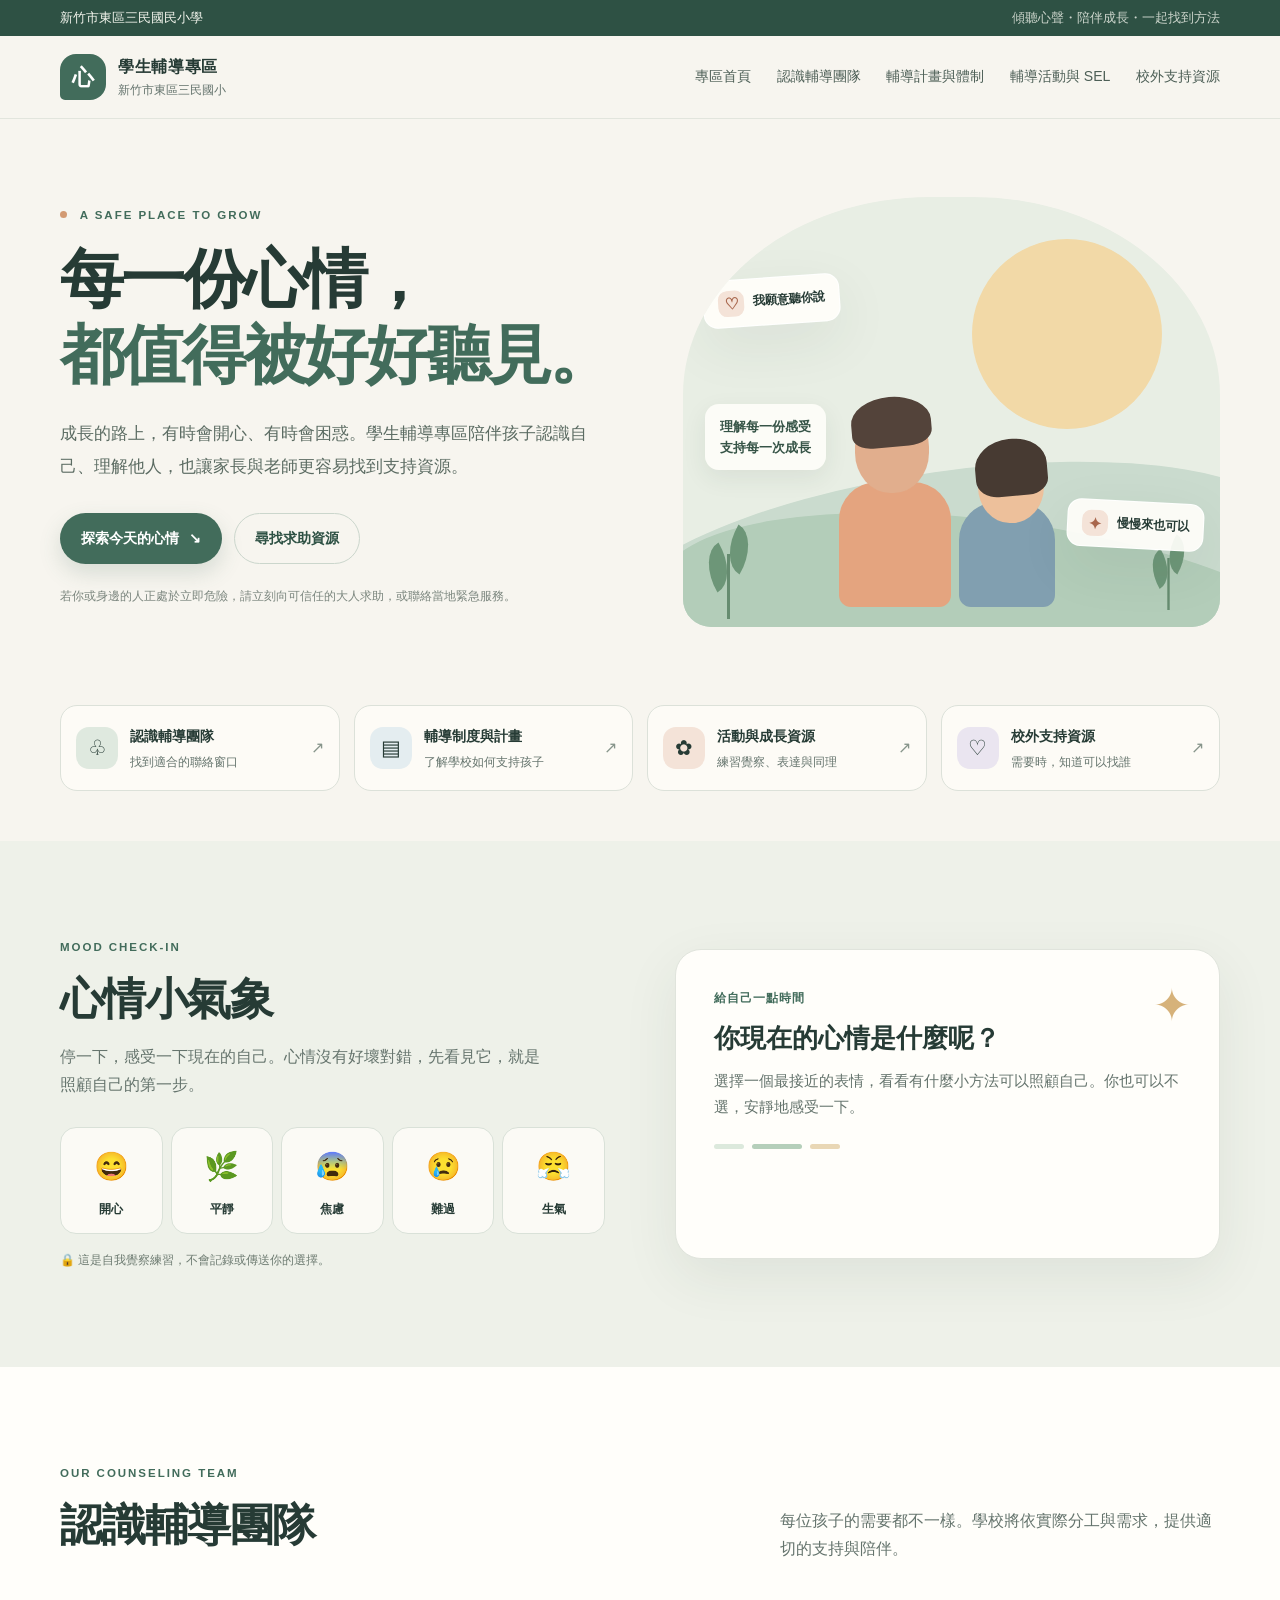
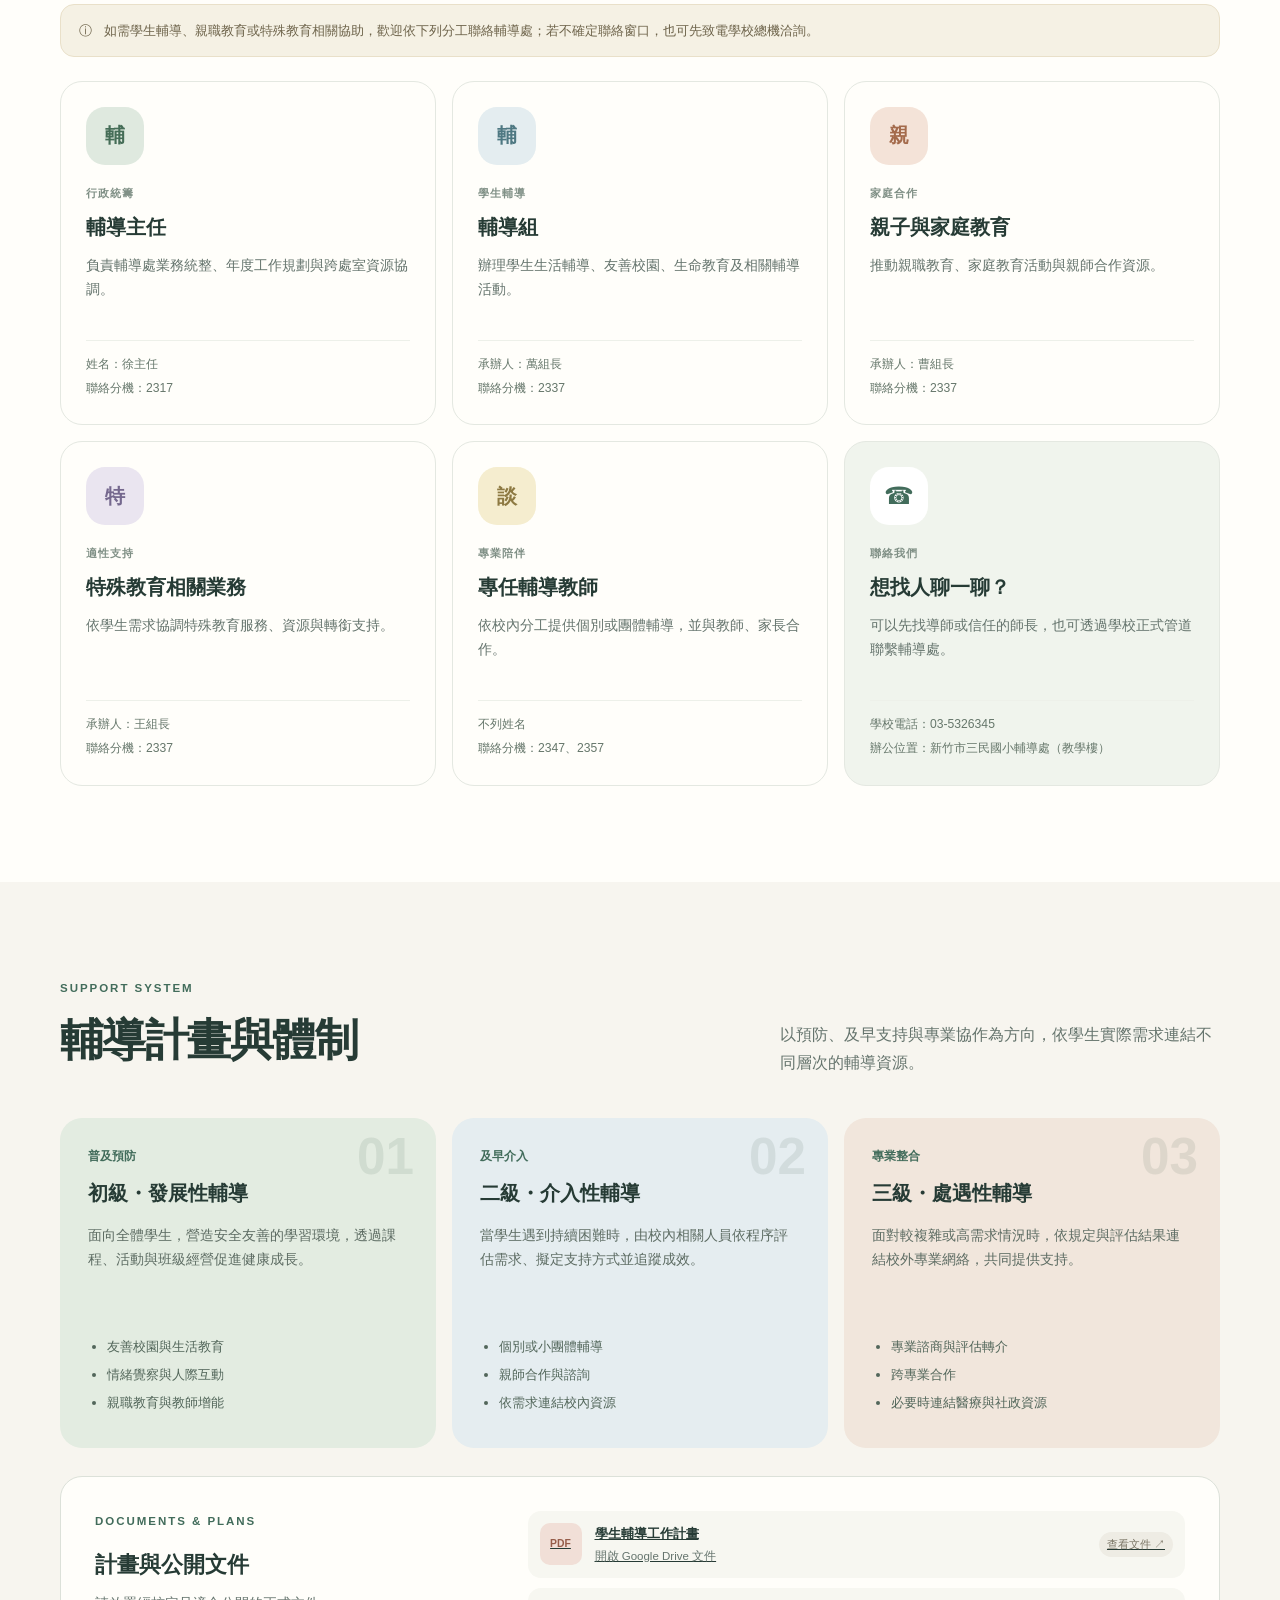
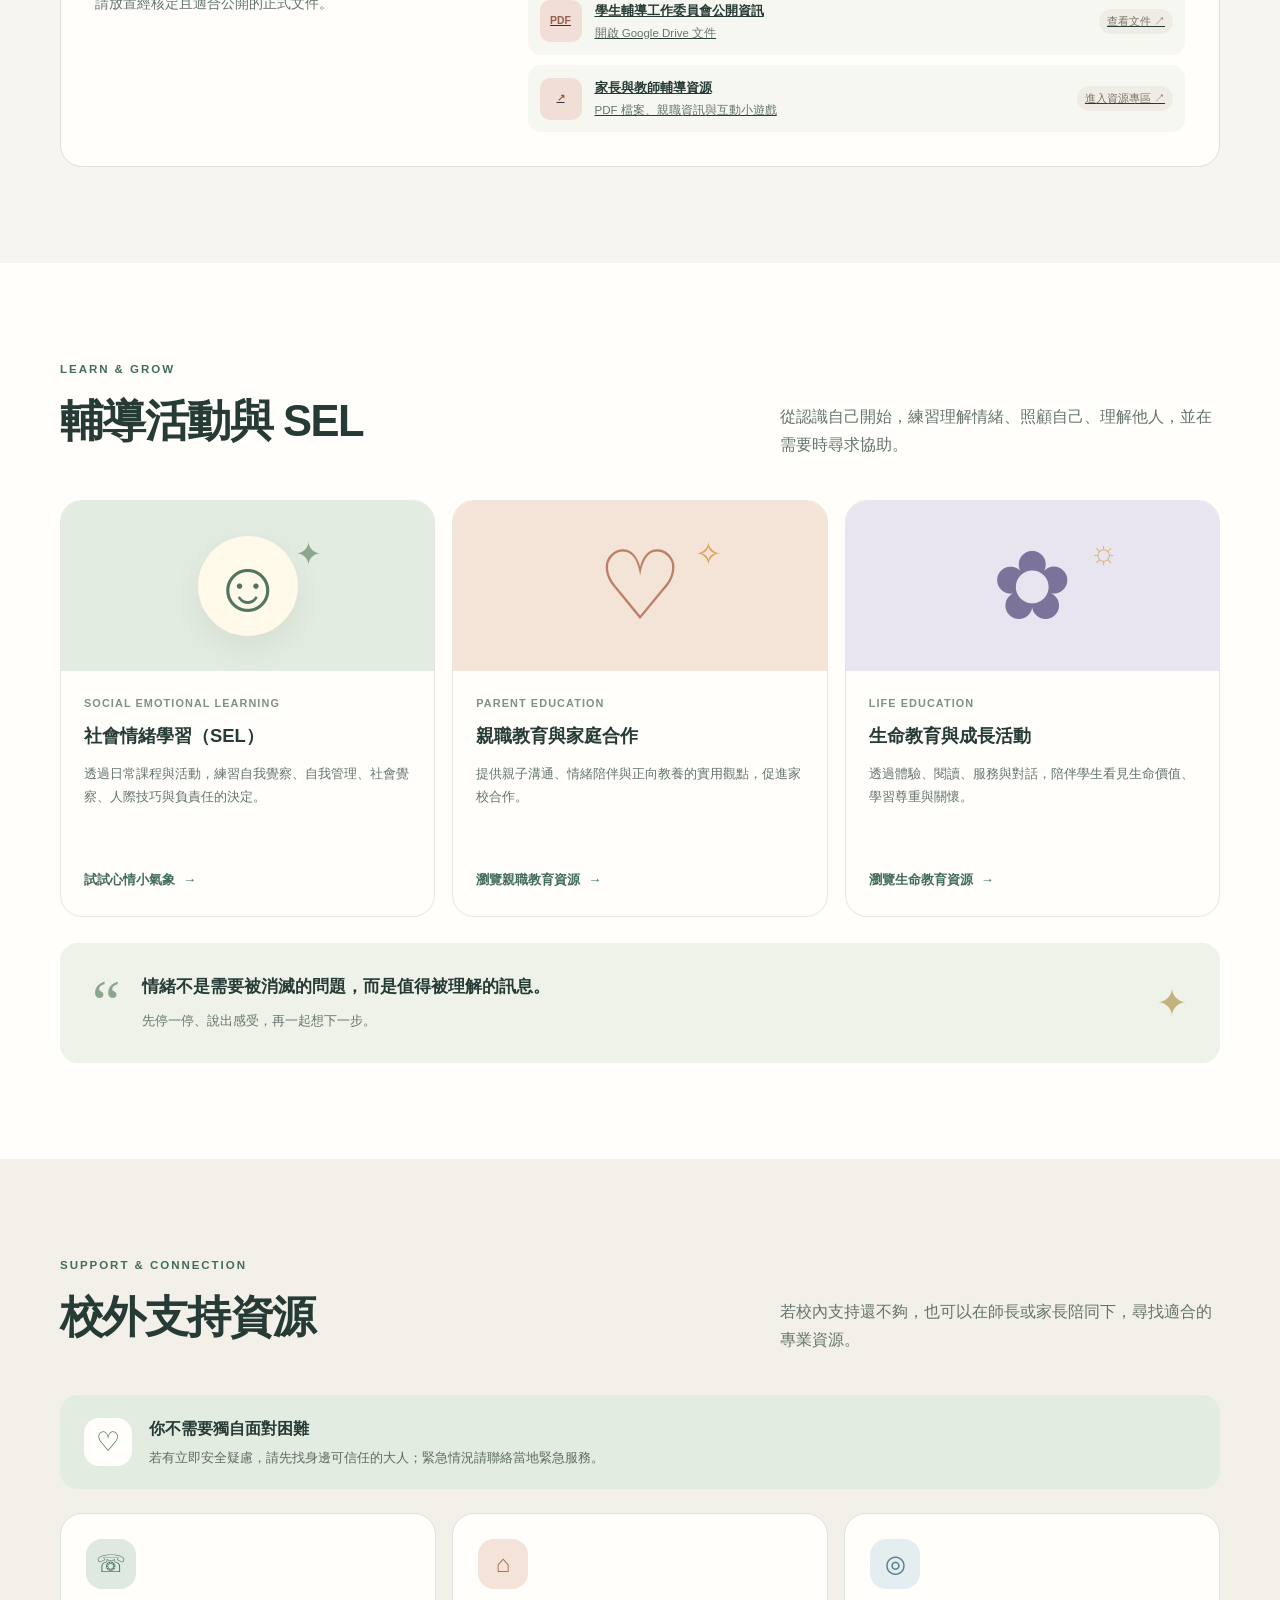
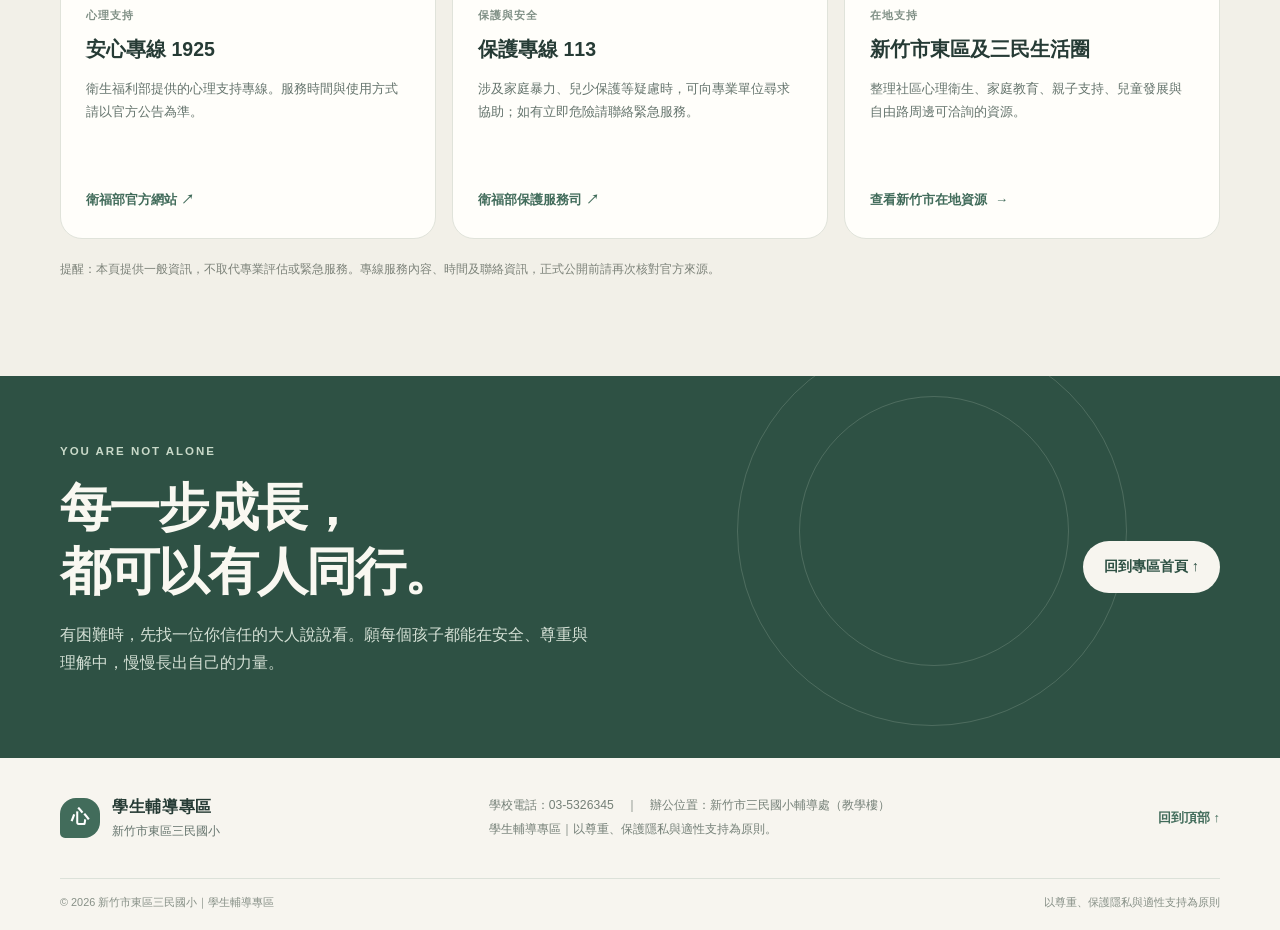
==== commit cef64c12: "Update index.html" ====
--- a/index.html
+++ b/index.html
@@ -178,7 +178,17 @@
         <div class="resource-grid">
           <article class="resource-card"><div class="resource-icon icon-green">☏</div><p class="card-kicker">心理支持</p><h3>安心專線 1925</h3><p>衛生福利部提供的心理支持專線。服務時間與使用方式請以官方公告為準。</p><a href="https://www.mohw.gov.tw/" target="_blank" rel="noopener noreferrer" class="text-link">衛福部官方網站 ↗</a></article>
           <article class="resource-card"><div class="resource-icon icon-peach">⌂</div><p class="card-kicker">保護與安全</p><h3>保護專線 113</h3><p>涉及家庭暴力、兒少保護等疑慮時，可向專業單位尋求協助；如有立即危險請聯絡緊急服務。</p><a href="https://dep.mohw.gov.tw/DOPS/" target="_blank" rel="noopener noreferrer" class="text-link">衛福部保護服務司 ↗</a></article>
-          <article class="resource-card"><div class="resource-icon icon-blue">◎</div><p class="card-kicker">在地支持</p><h3>新竹市相關資源</h3><p>學生輔導諮商中心、社區心理衛生中心及其他在地資源之正式資訊待核實後補入。</p><span class="coming-label">電話與地址：待核實</span></article>
+          
+<article class="resource-card">
+  <div class="resource-icon icon-blue">◎</div>
+  <p class="card-kicker">在地支持</p>
+  <h3>新竹市東區及三民生活圈</h3>
+  <p>整理社區心理衛生、家庭教育、親子支持、兒童發展與自由路周邊可洽詢的資源。</p>
+  <a href="local-support.html" class="text-link">
+    查看新竹市在地資源 <span>→</span>
+  </a>
+</article>
+
         </div>
         <p class="resource-disclaimer">提醒：本頁提供一般資訊，不取代專業評估或緊急服務。專線服務內容、時間及聯絡資訊，正式公開前請再次核對官方來源。</p>
       </div>
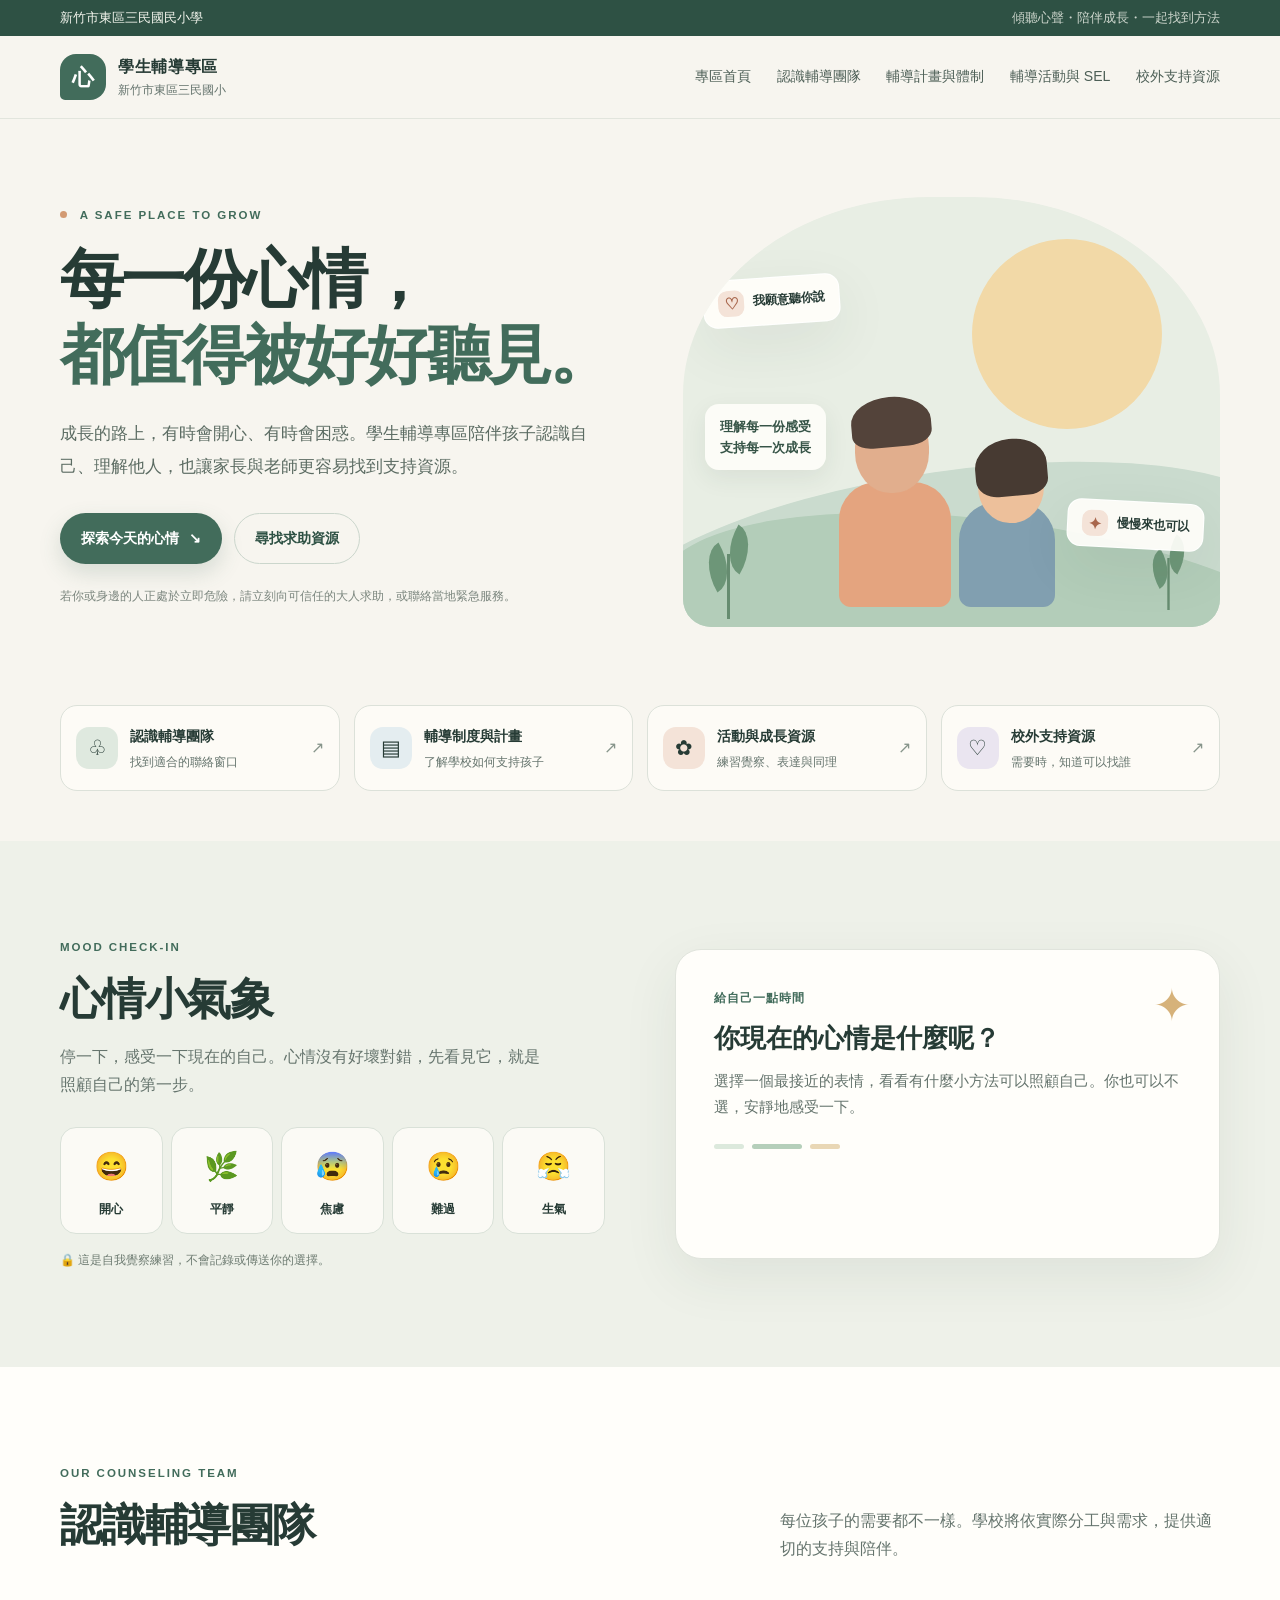
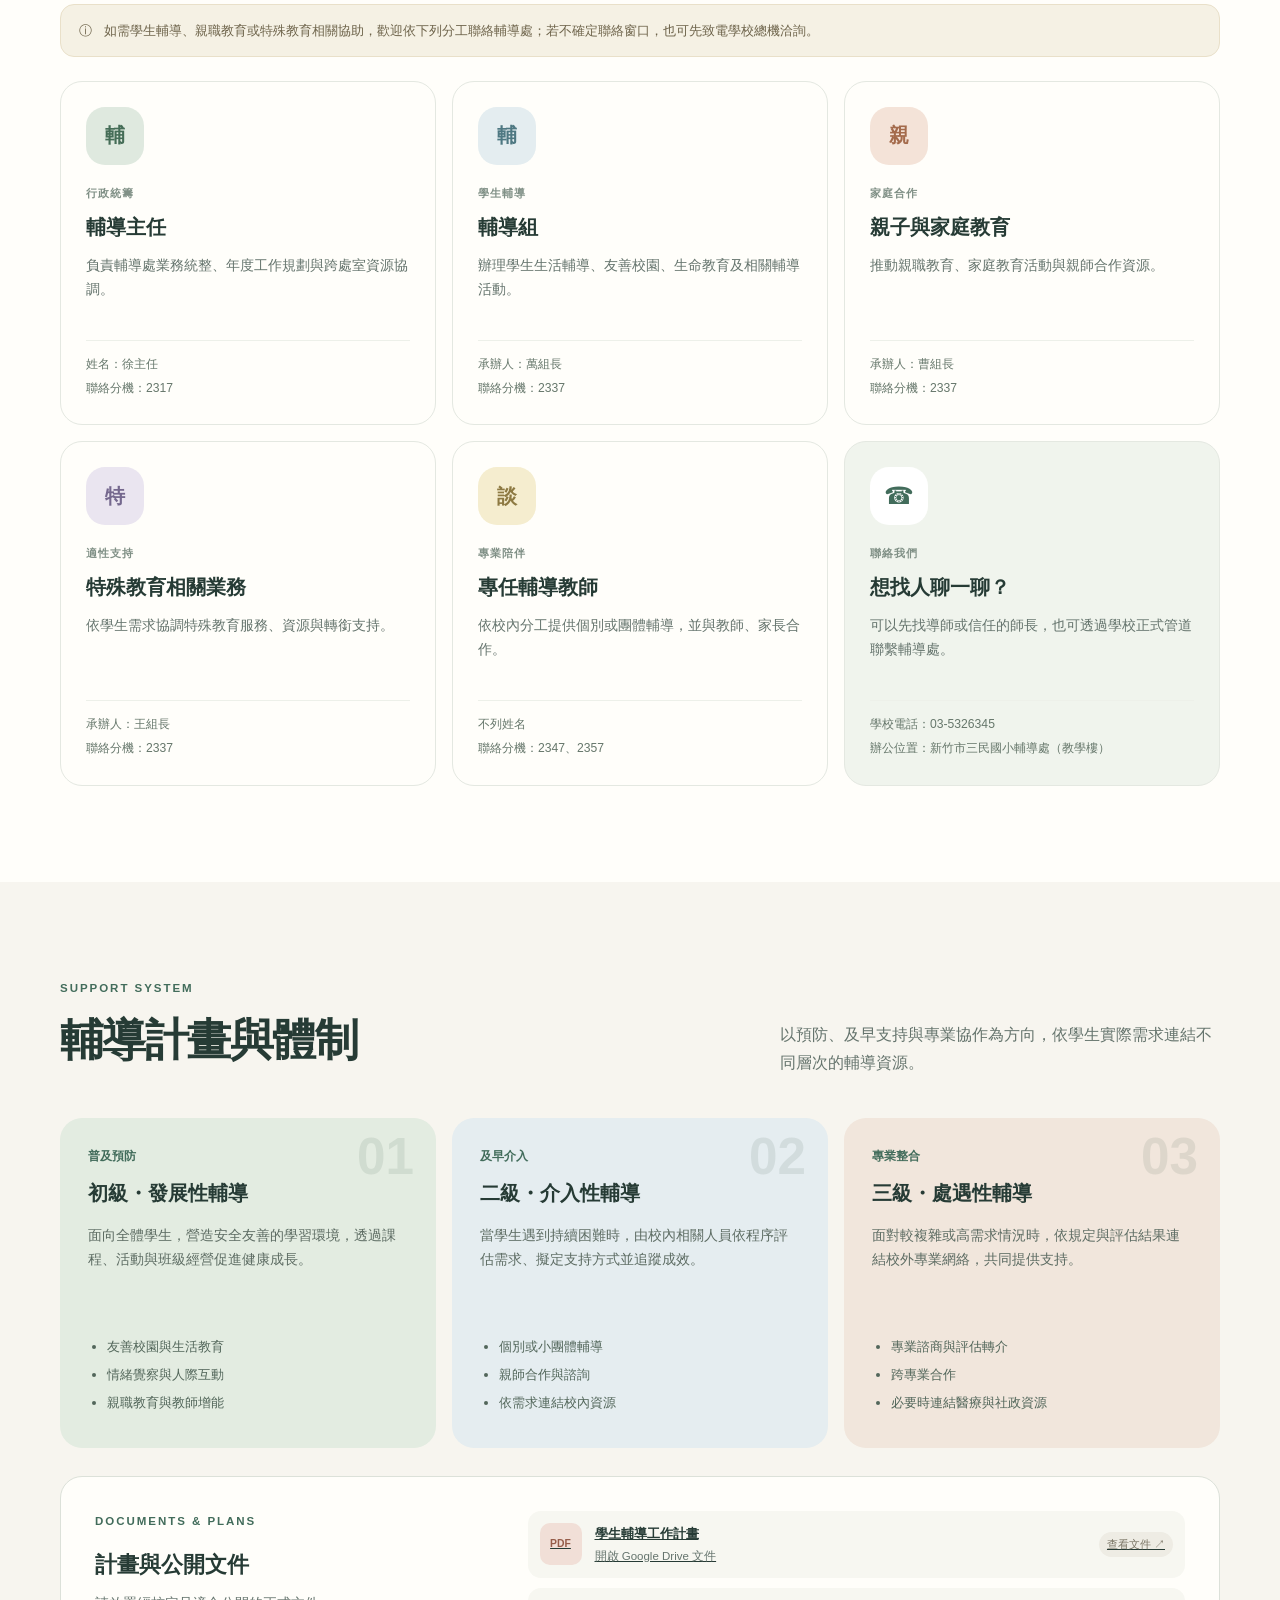
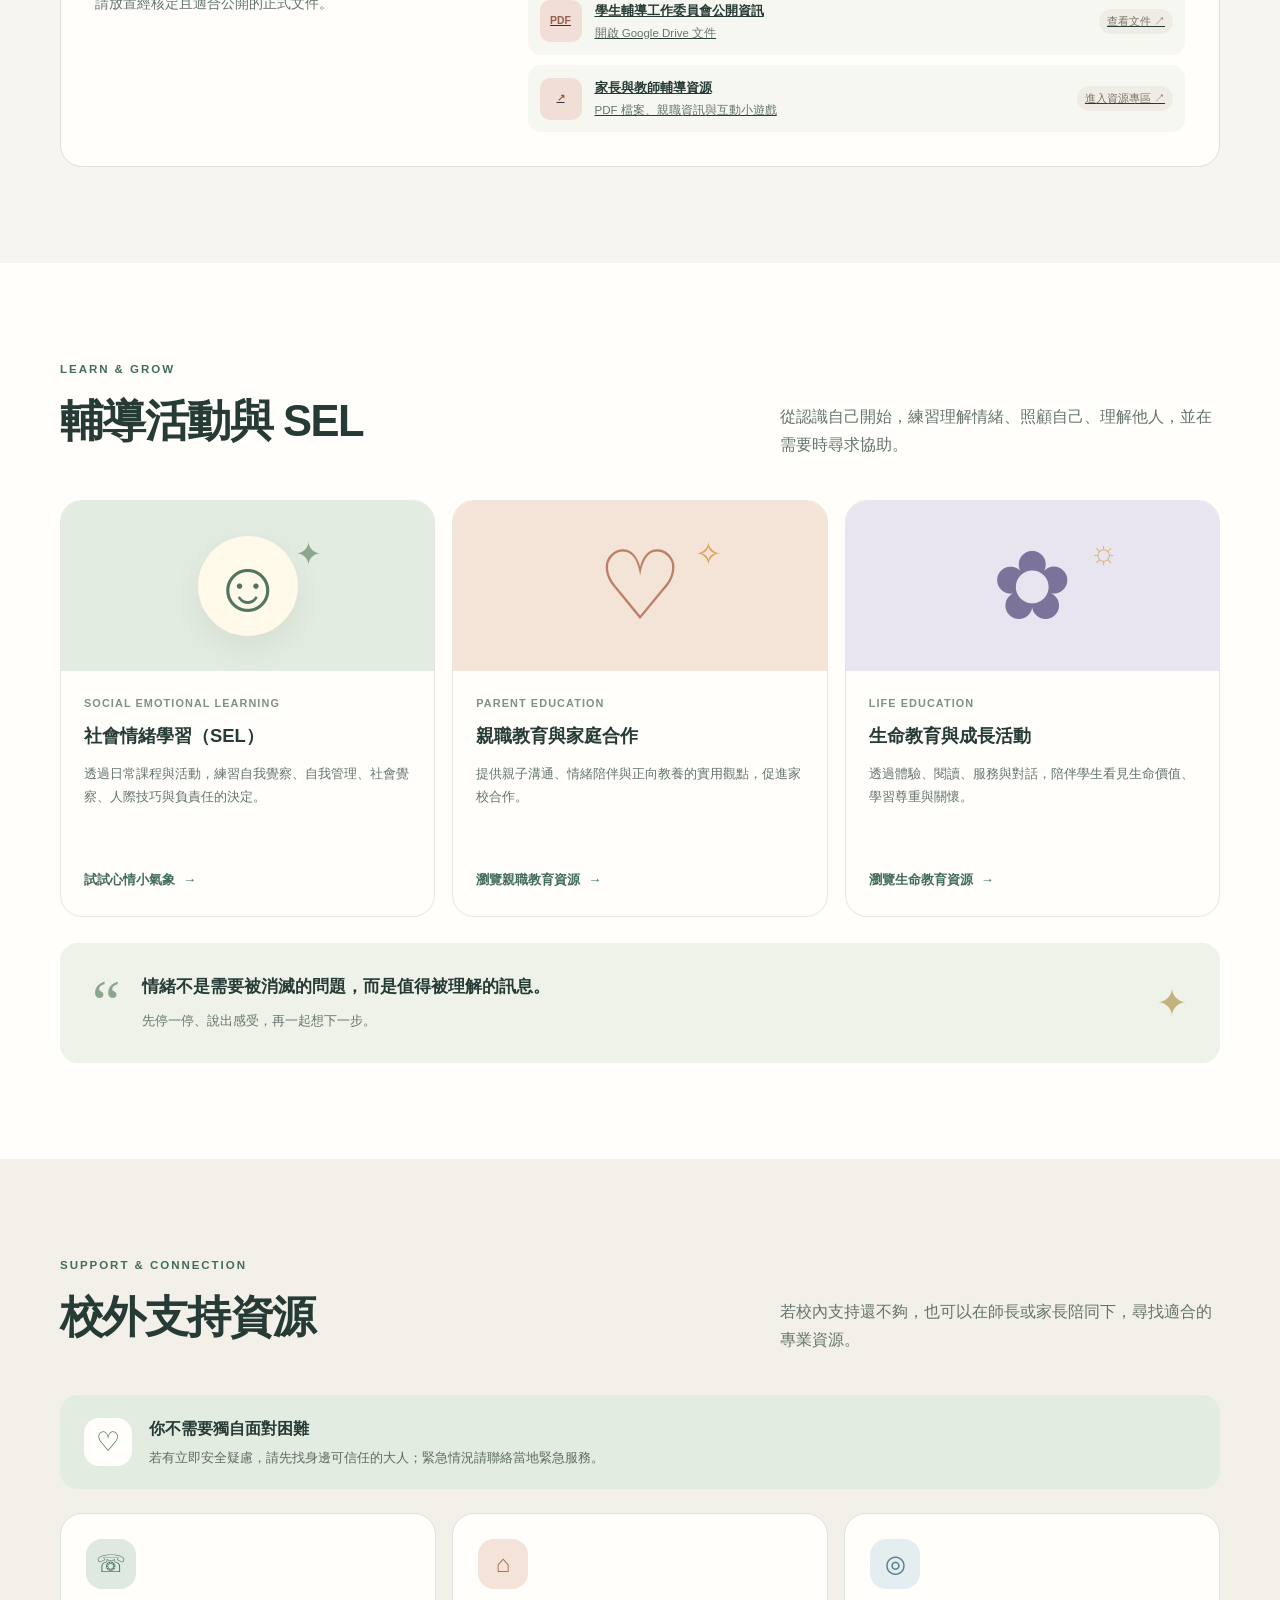
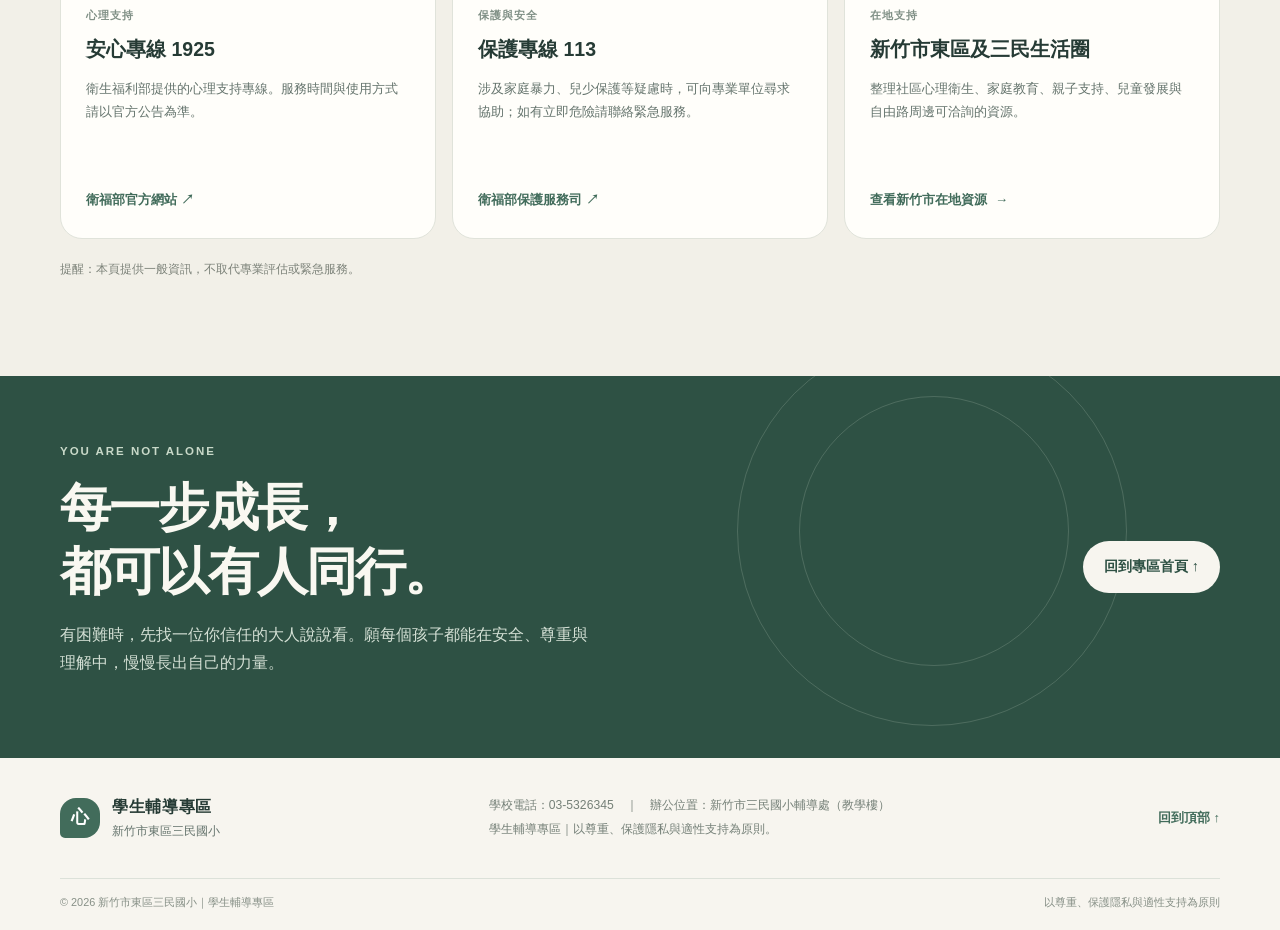
==== commit c9a8d295: "Update index.html" ====
--- a/index.html
+++ b/index.html
@@ -190,7 +190,7 @@
 </article>
 
         </div>
-        <p class="resource-disclaimer">提醒：本頁提供一般資訊，不取代專業評估或緊急服務。專線服務內容、時間及聯絡資訊，正式公開前請再次核對官方來源。</p>
+        <p class="resource-disclaimer">提醒：本頁提供一般資訊，不取代專業評估或緊急服務。</p>
       </div>
     </section>
 
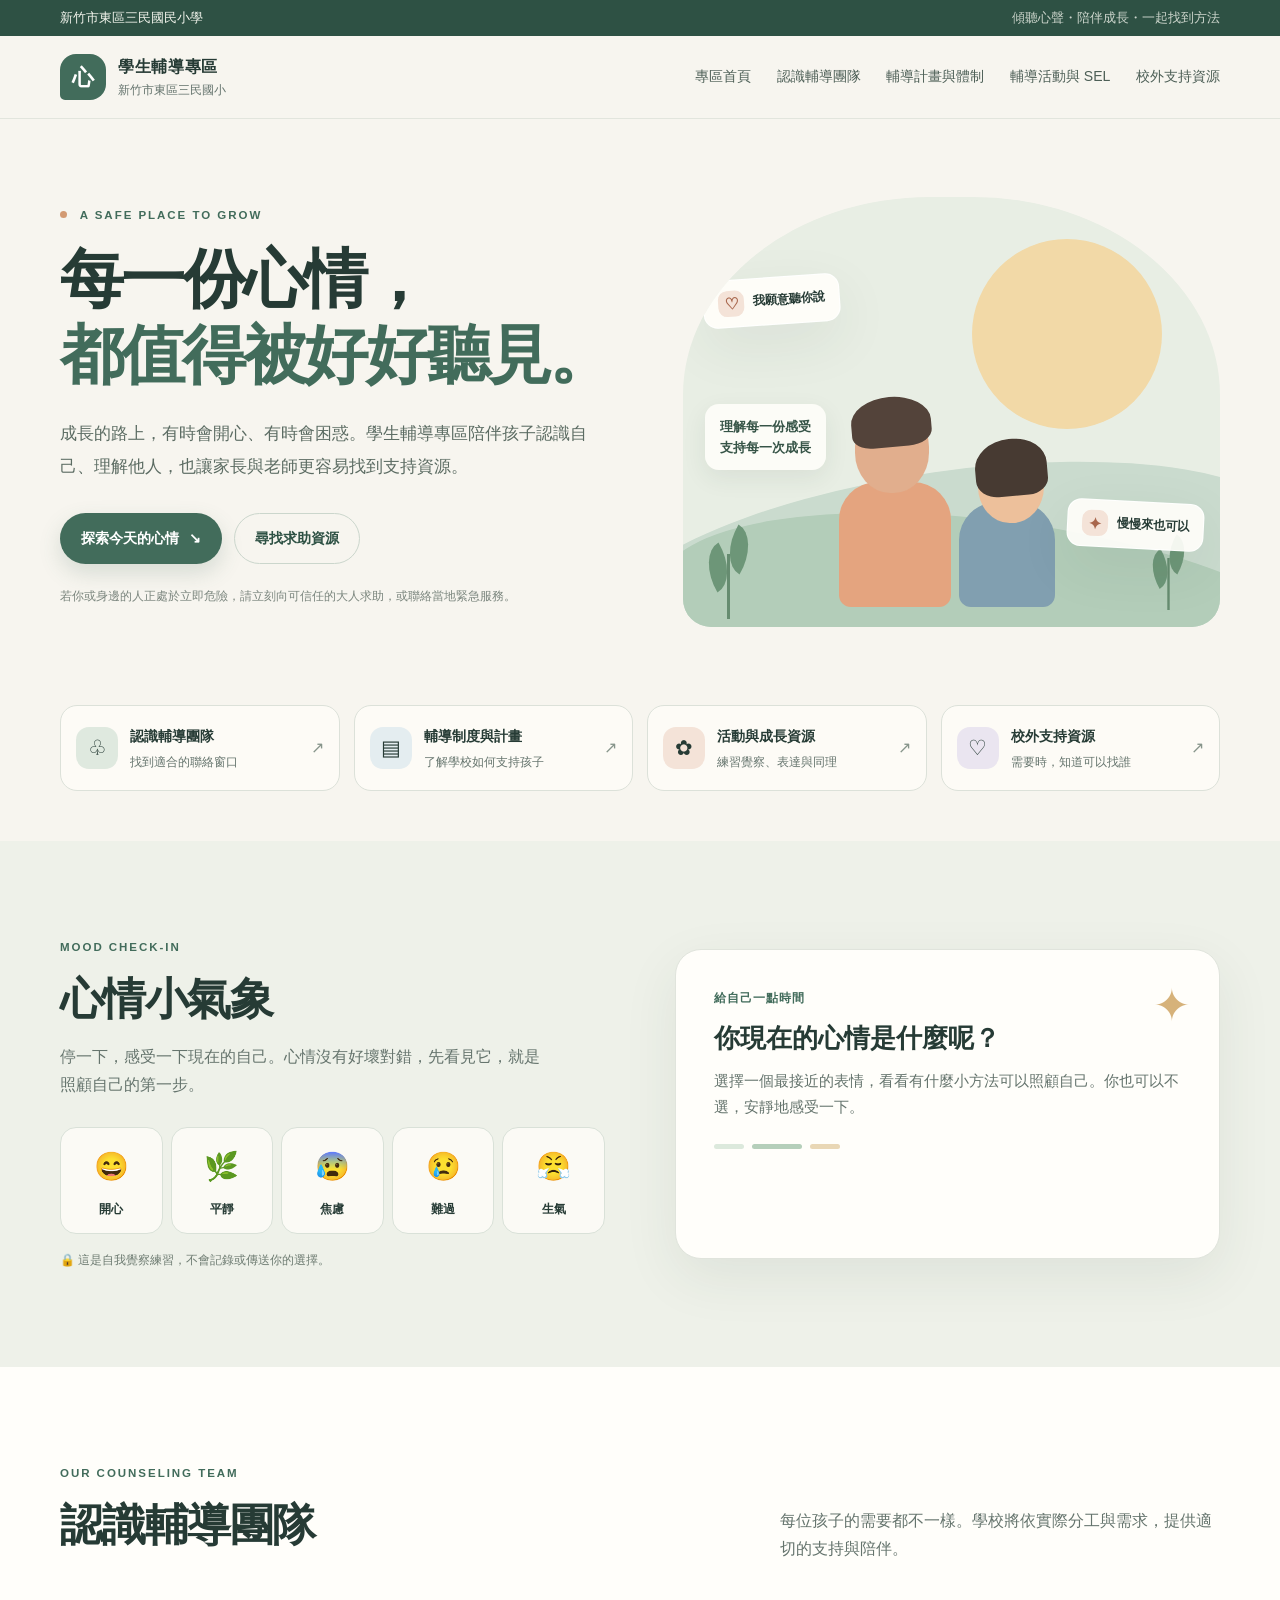
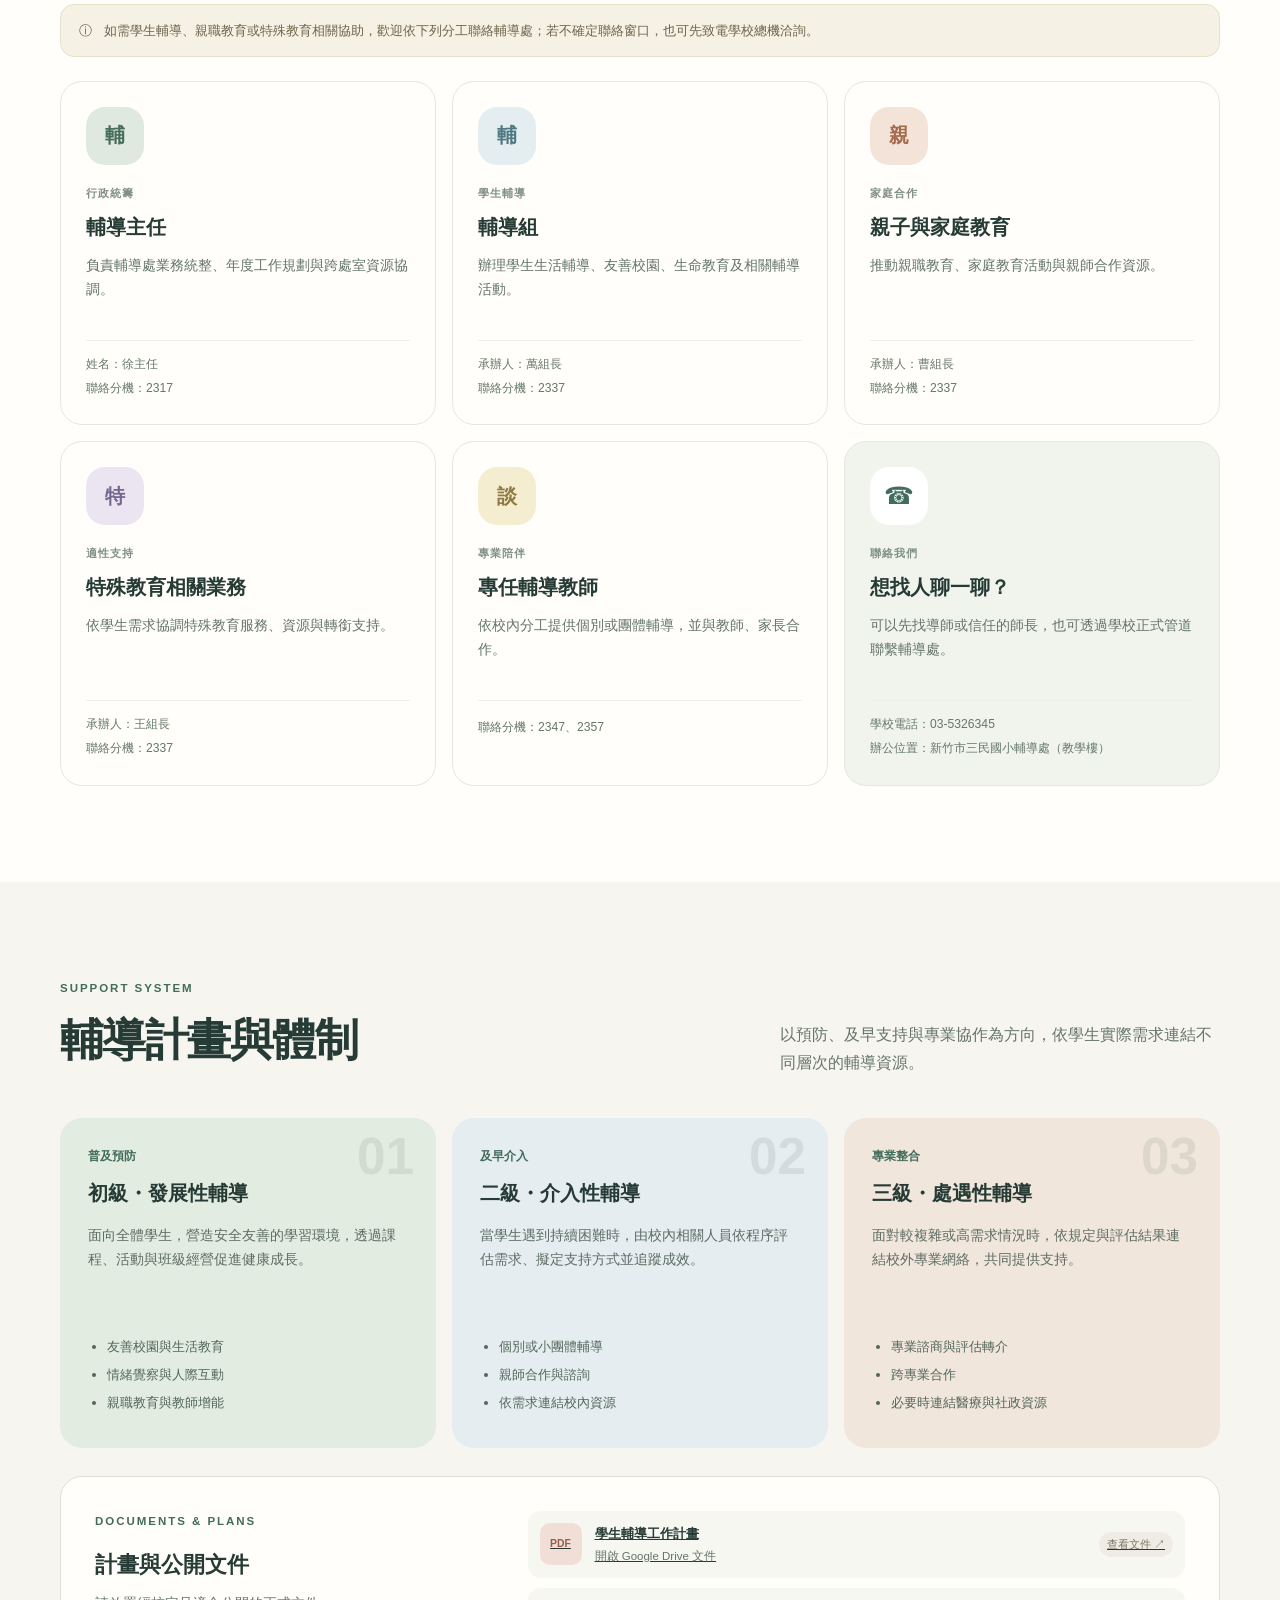
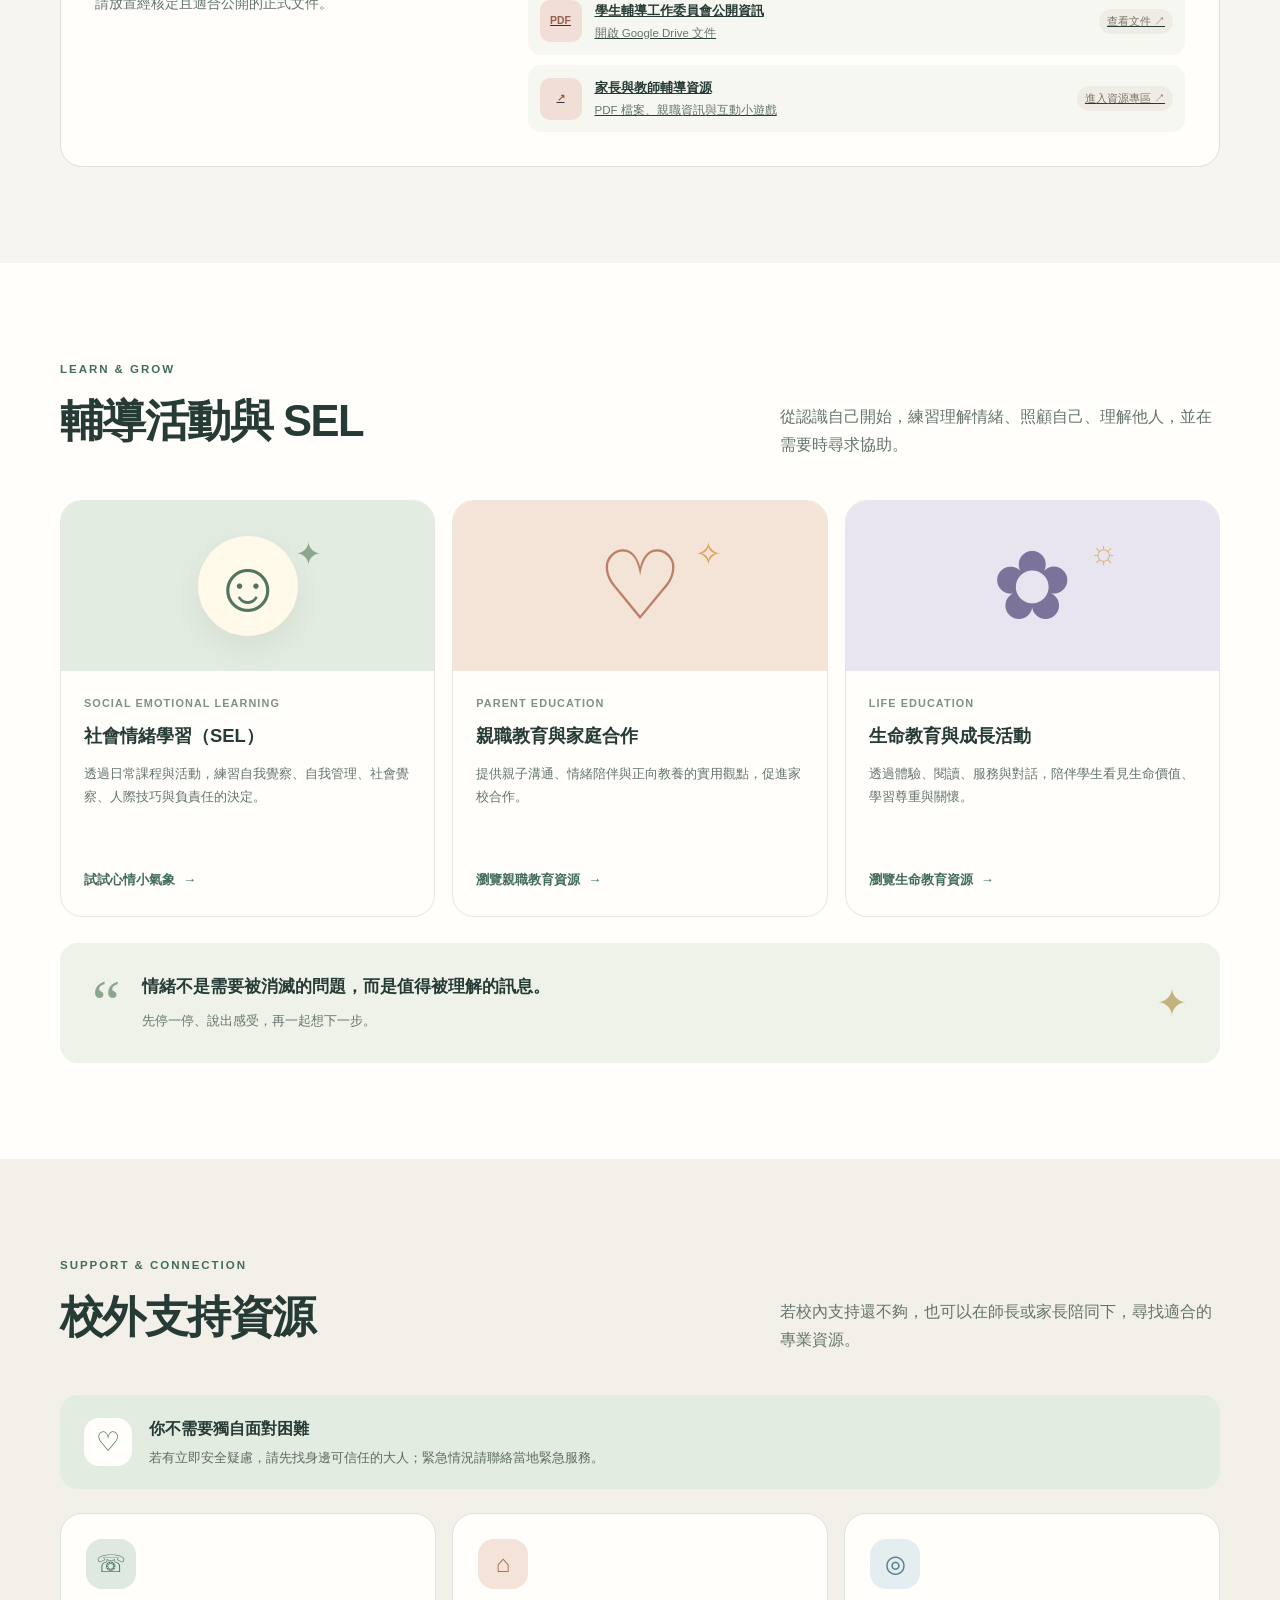
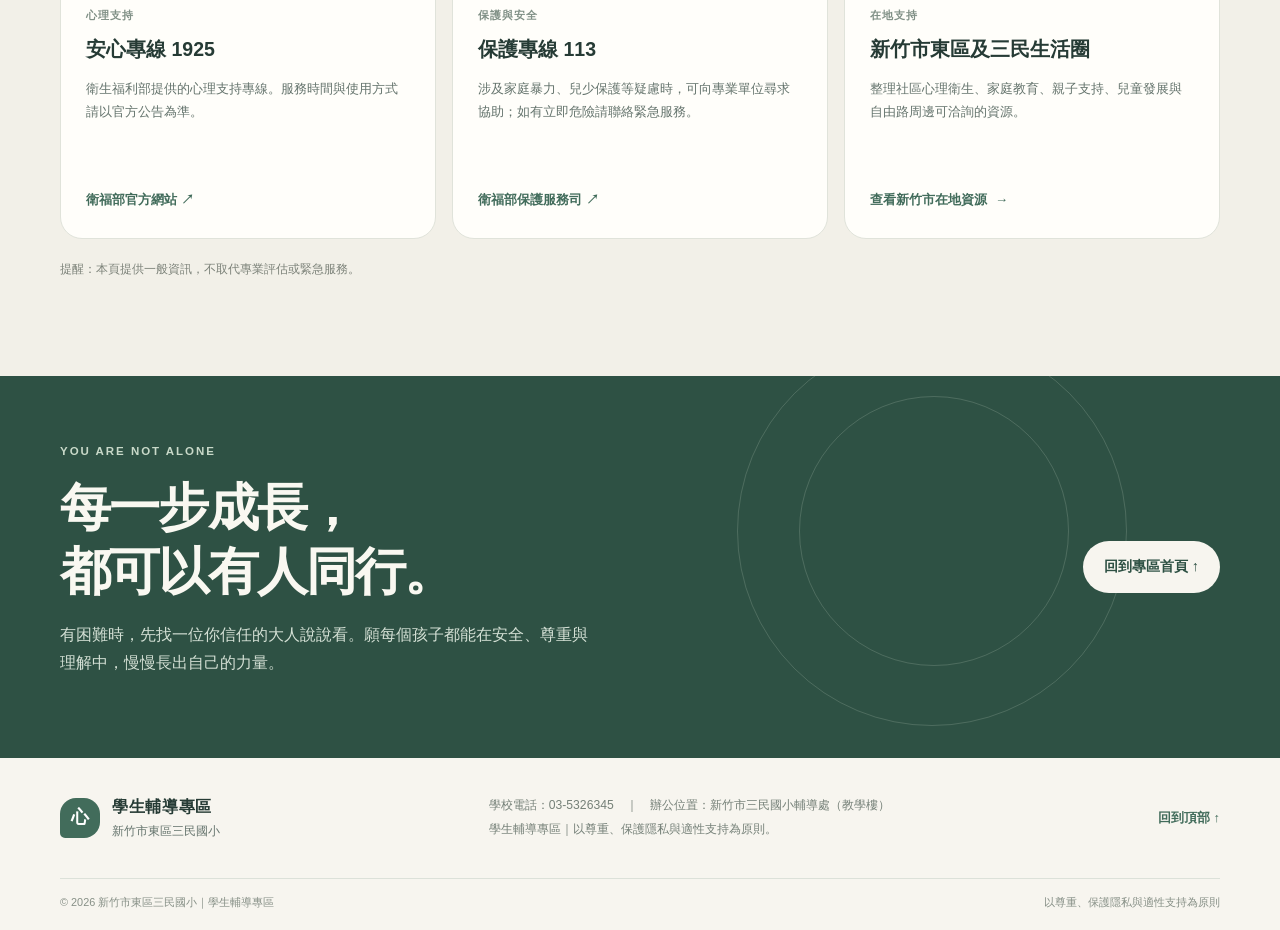
==== commit 6dd62cd2: "Update index.html" ====
--- a/index.html
+++ b/index.html
@@ -122,7 +122,7 @@
             <div class="avatar avatar-lavender">特</div><p class="card-kicker">適性支持</p><h3>特殊教育相關業務</h3><p>依學生需求協調特殊教育服務、資源與轉銜支持。</p><div class="card-meta"><span>承辦人：王組長</span><span>聯絡分機：2337</span></div>
           </article>
           <article class="team-card">
-            <div class="avatar avatar-yellow">談</div><p class="card-kicker">專業陪伴</p><h3>專任輔導教師</h3><p>依校內分工提供個別或團體輔導，並與教師、家長合作。</p><div class="card-meta"><span>不列姓名</span><span>聯絡分機：2347、2357</span></div>
+            <div class="avatar avatar-yellow">談</div><p class="card-kicker">專業陪伴</p><h3>專任輔導教師</h3><p>依校內分工提供個別或團體輔導，並與教師、家長合作。</p><div class="card-meta"><span></span><span>聯絡分機：2347、2357</span></div>
           </article>
           <article class="team-card team-card-contact">
             <div class="contact-symbol">☎</div><p class="card-kicker">聯絡我們</p><h3>想找人聊一聊？</h3><p>可以先找導師或信任的師長，也可透過學校正式管道聯繫輔導處。</p><div class="card-meta"><span>學校電話：03-5326345</span><span>辦公位置：新竹市三民國小輔導處（教學樓）</span></div>
